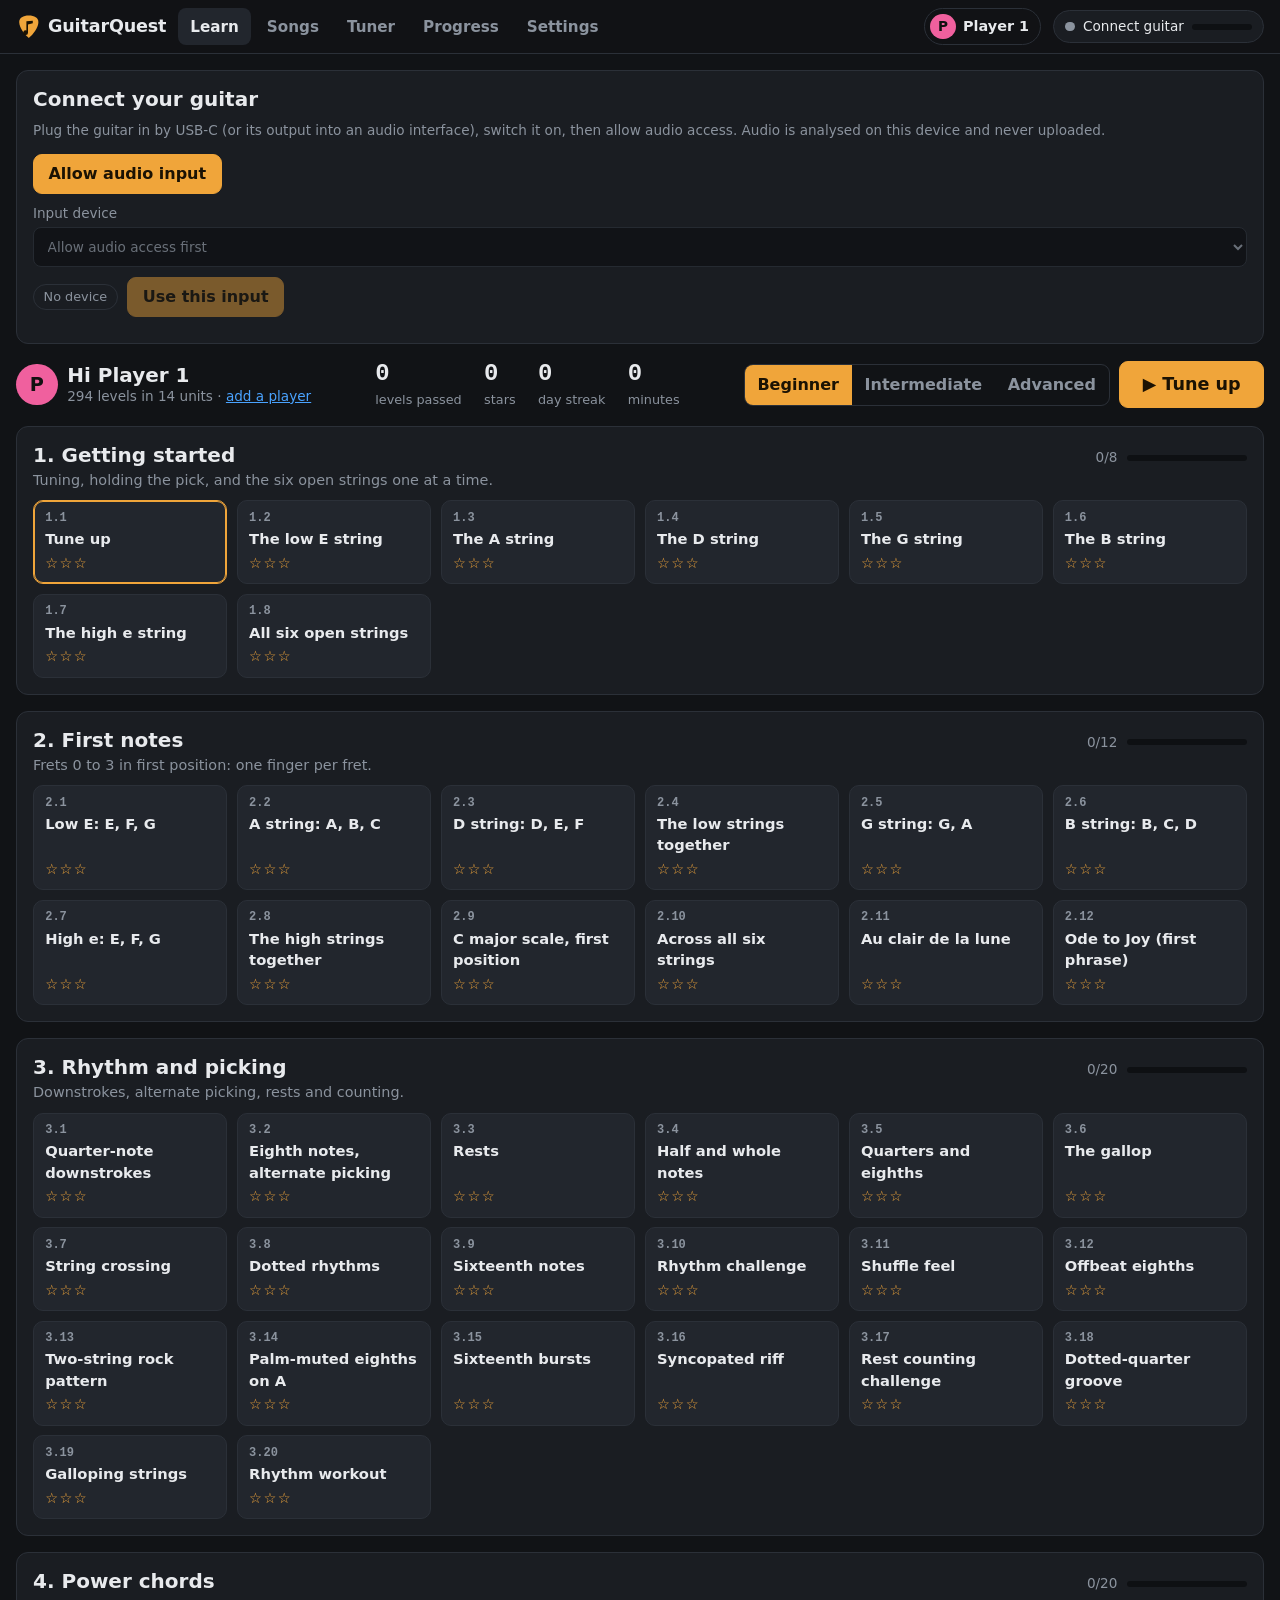
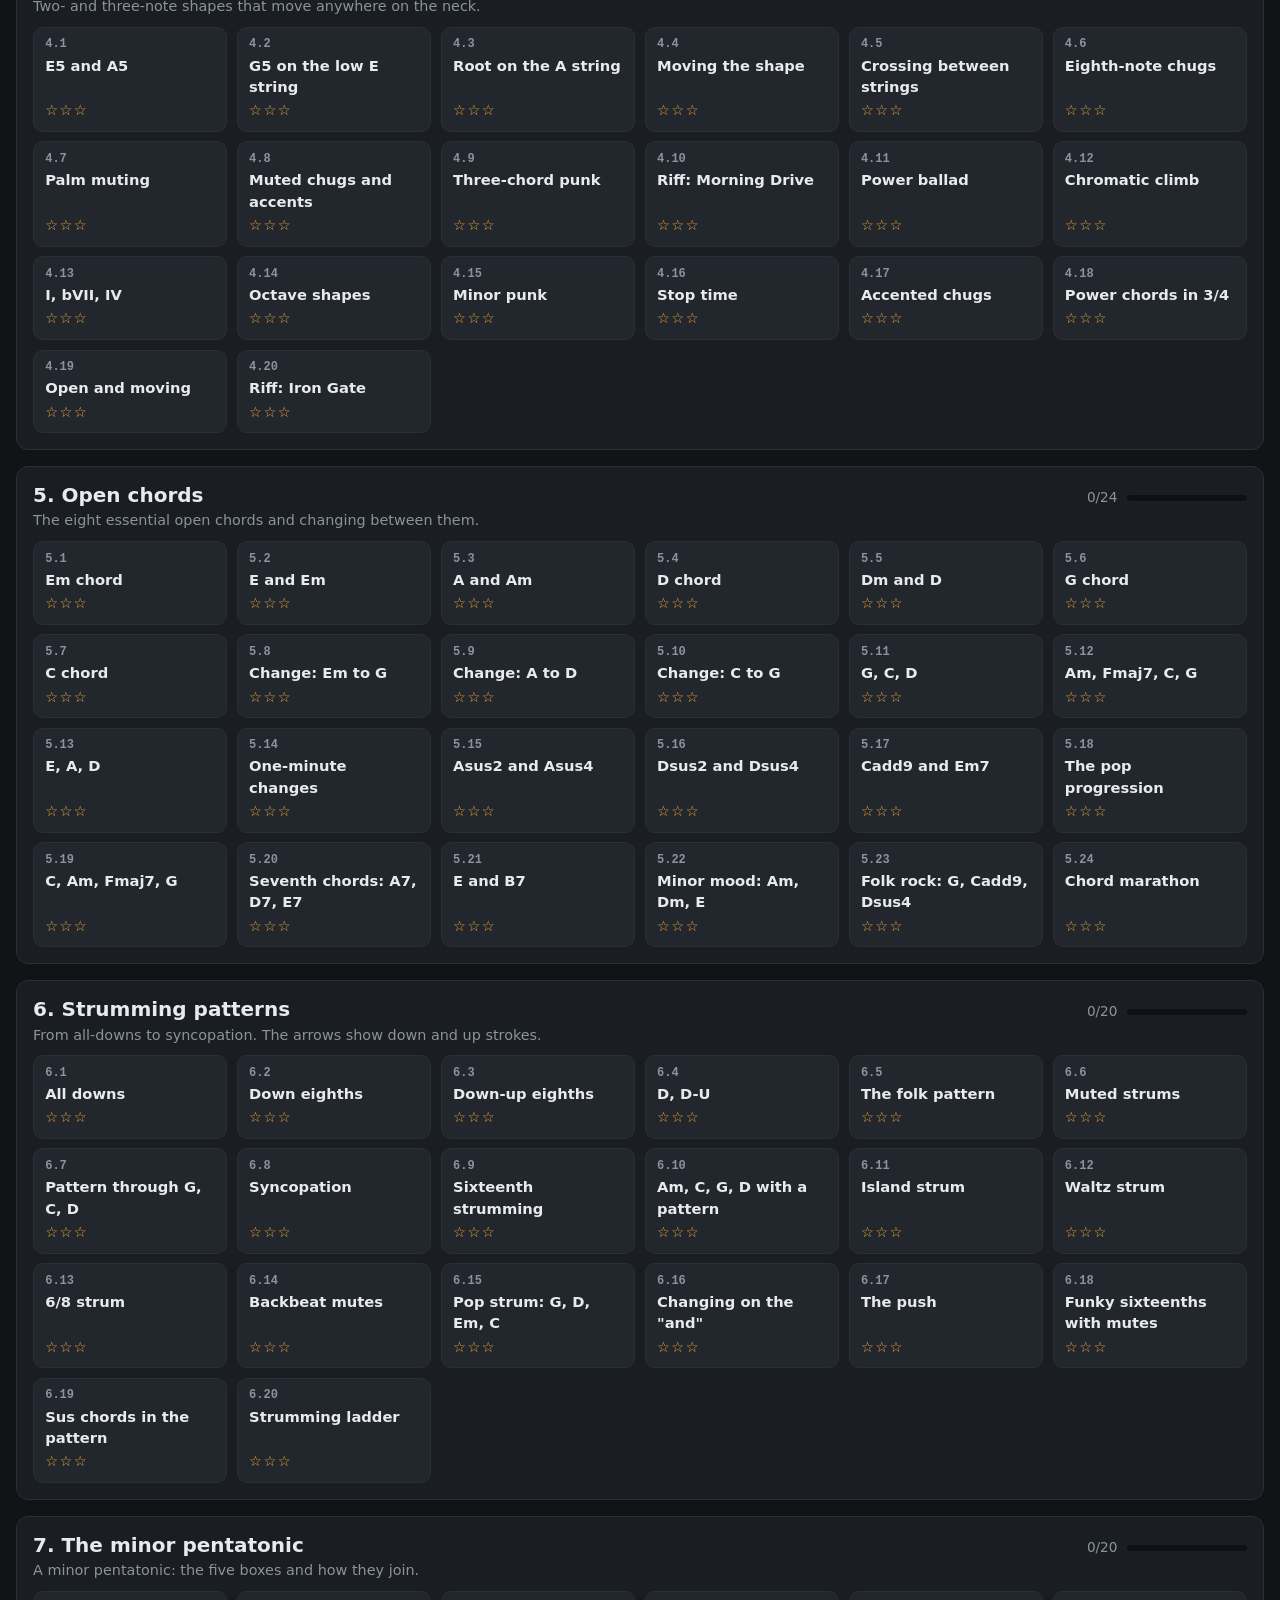
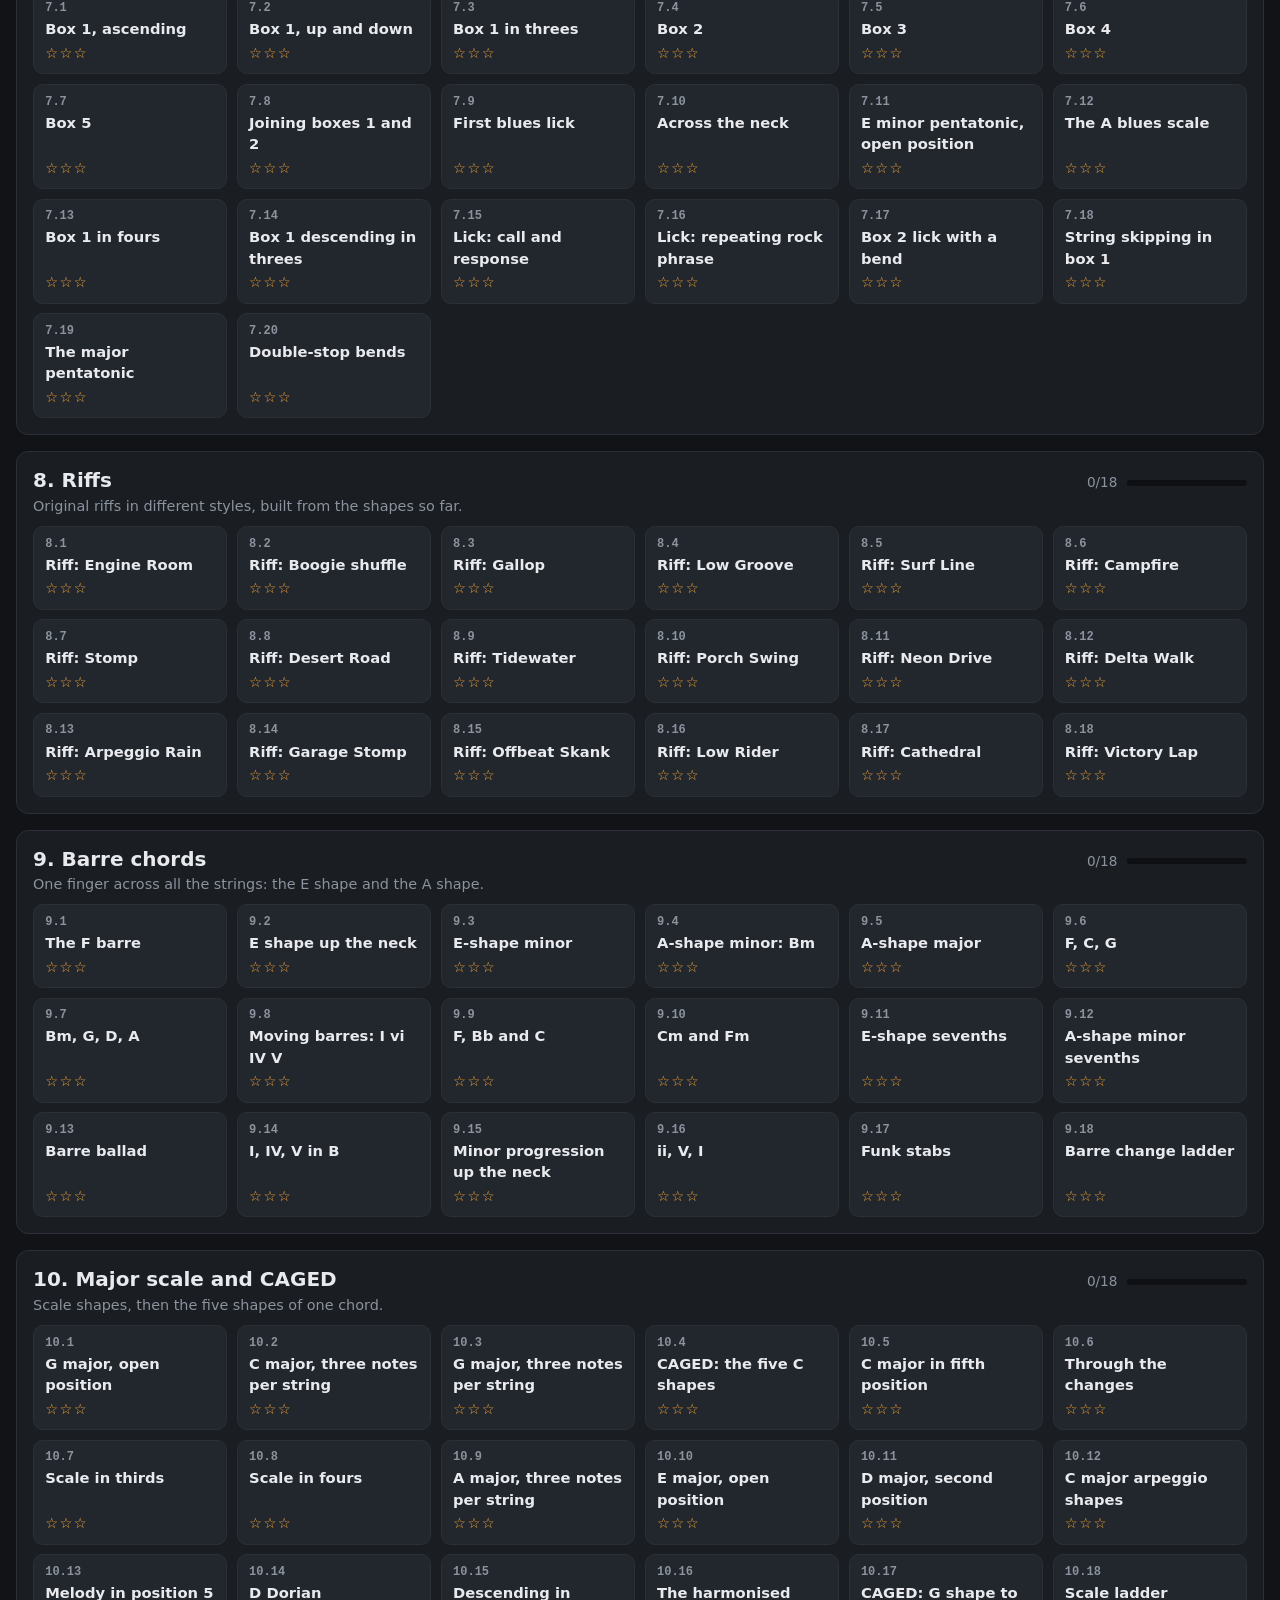
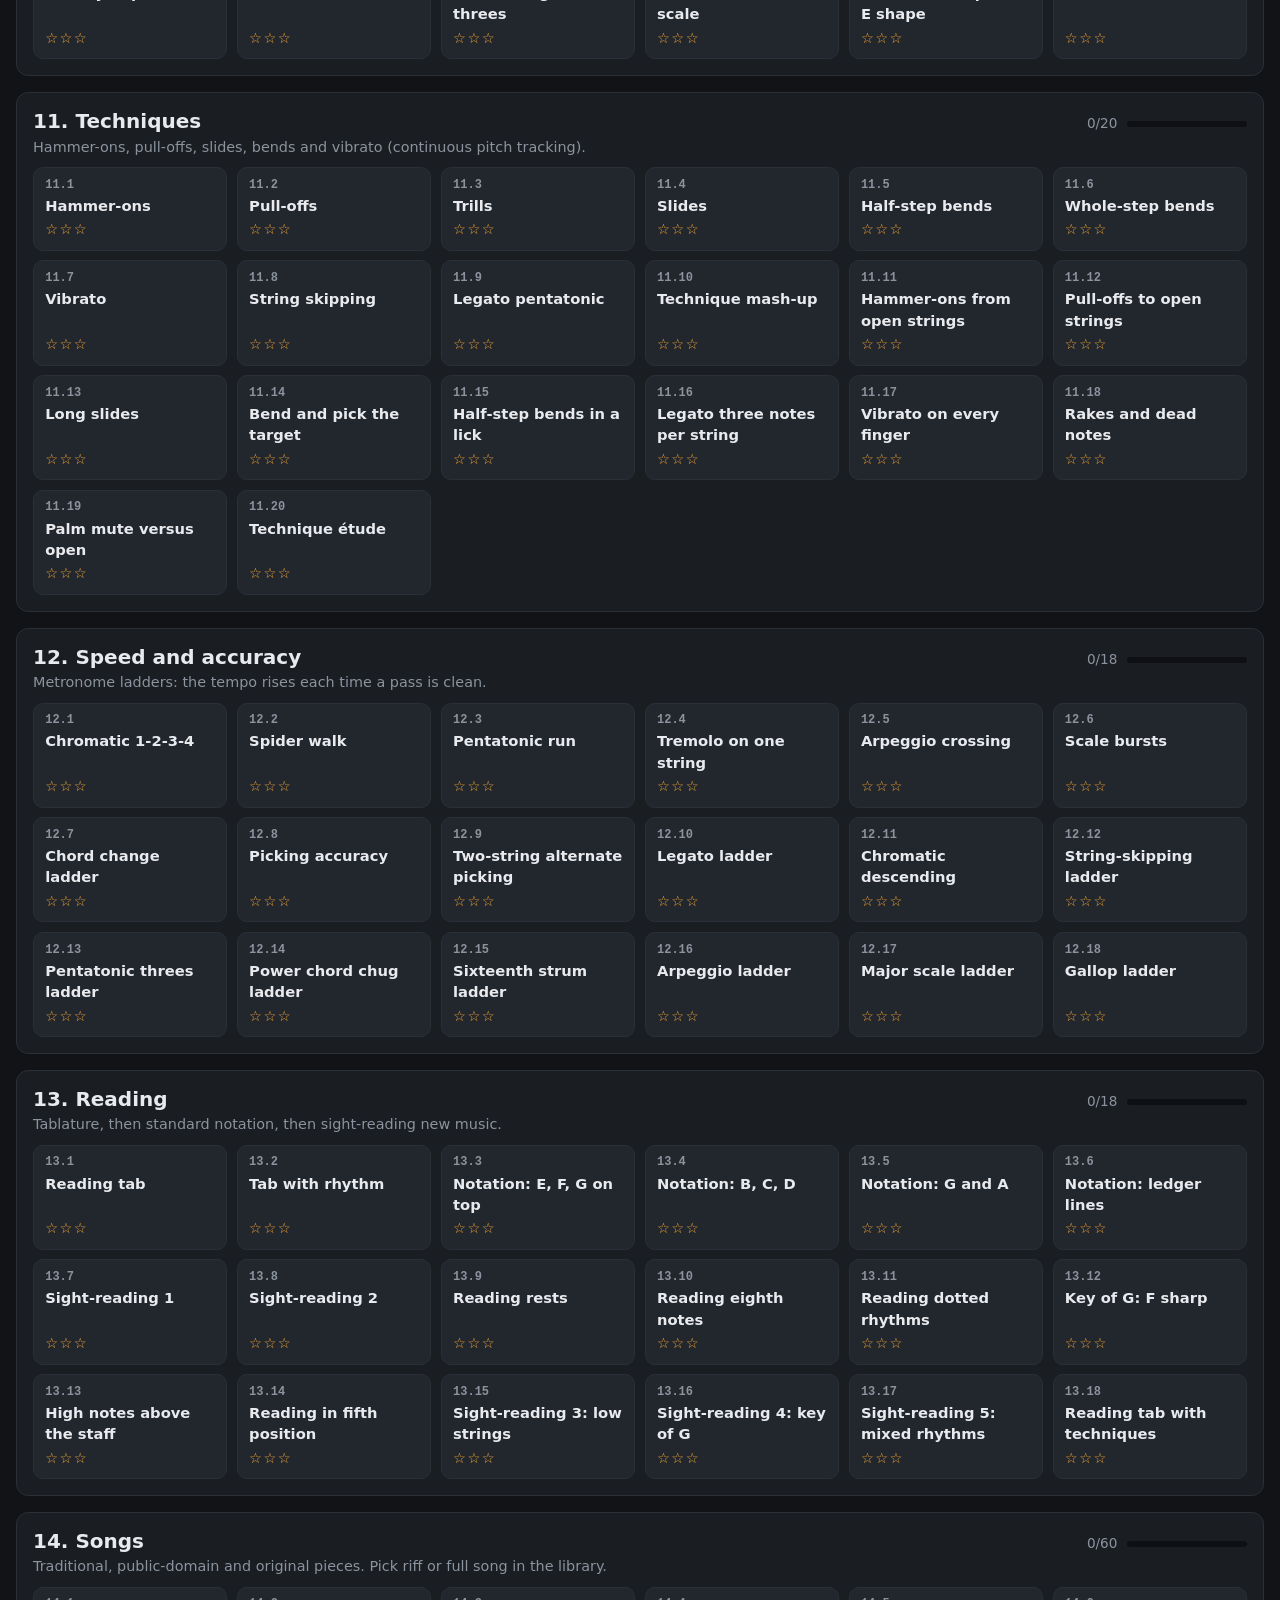
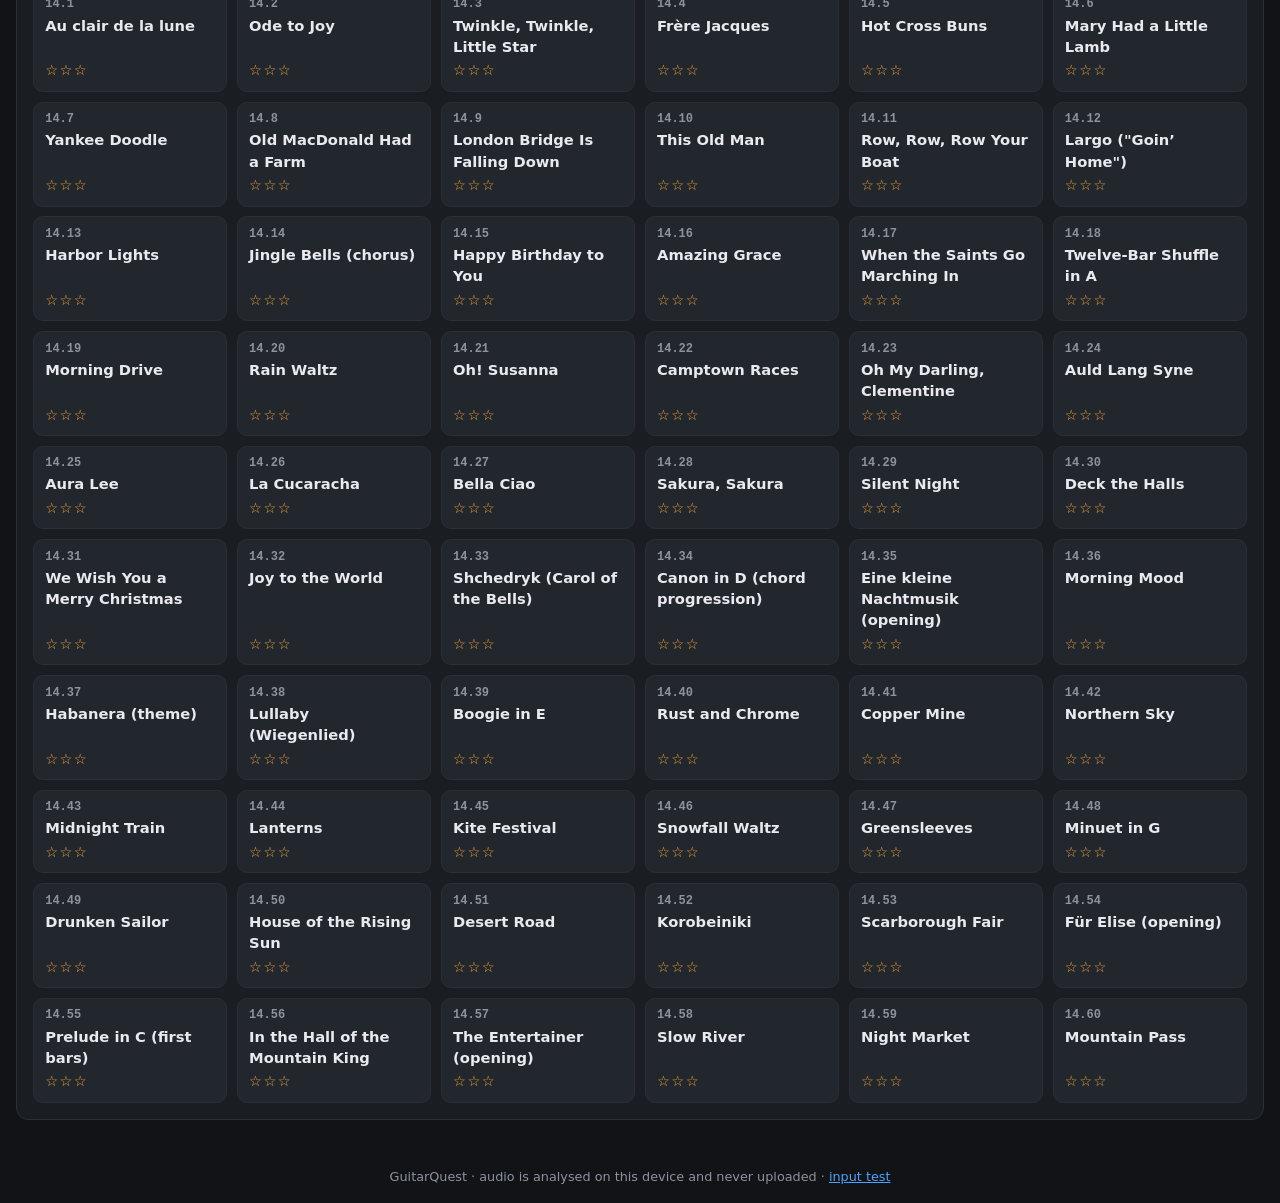
==== index.html @ dcfb52a0 "Add 110 new levels, 44 new songs and Listen previews - 10 new levels in each of units 3 to 13 (rhyth" ====
<!doctype html>
<html lang="en">
<head>
<meta charset="utf-8">
<meta name="viewport" content="width=device-width, initial-scale=1, viewport-fit=cover">
<title>GuitarQuest</title>
<meta name="description" content="Practice electric guitar with direct audio input: lessons, tuner, chords, songs and progress. Audio stays on your device.">
<meta name="theme-color" content="#111316">
<meta name="apple-mobile-web-app-capable" content="yes">
<meta name="apple-mobile-web-app-status-bar-style" content="black-translucent">
<link rel="manifest" href="manifest.webmanifest">
<link rel="icon" href="icons/icon.svg" type="image/svg+xml">
<link rel="apple-touch-icon" href="icons/icon-192.png">
<link rel="stylesheet" href="css/app.css">
</head>
<body>
<main></main>
<footer class="foot">GuitarQuest · audio is analysed on this device and never uploaded · <a href="phase0/index.html">input test</a></footer>
<script src="js/util.js"></script>
<script src="js/theory.js"></script>
<script src="js/chords.js"></script>
<script src="js/notation.js"></script>
<script src="js/store.js"></script>
<script src="js/worklet.js"></script>
<script src="js/audio.js"></script>
<script src="js/sound.js"></script>
<script src="js/render.js"></script>
<script src="js/scoring.js"></script>
<script src="js/tuner.js"></script>
<script src="js/lesson.js"></script>
<script src="js/controls.js"></script>
<script src="js/preview.js"></script>
<script src="js/songs.js"></script>
<script src="js/songs-extra.js"></script>
<script src="js/curriculum-extra.js"></script>
<script src="js/curriculum.js"></script>
<script src="js/ui.js"></script>
<script src="js/ui-profiles.js"></script>
<script src="js/ui-lesson.js"></script>
<script src="js/ui-settings.js"></script>
<script src="js/app.js"></script>
</body>
</html>
---- css/app.css ----
:root {
  --scale: 1;
  --bg: #111316;
  --panel: #1a1d22;
  --panel2: #22262d;
  --canvas: #0e1013;
  --line: #2b3038;
  --text: #e8eaed;
  --muted: #8b939e;
  --accent: #f0a53a;
  --accent-ink: #1b1203;
  --good: #3ecf8e;
  --warn: #f0c33a;
  --bad: #f05a4f;
  --info: #4aa3ff;
  --wood: #1d1712;
  --f0: #cfd6de; --f1: #4aa3ff; --f2: #3ecf8e; --f3: #f0c33a; --f4: #f0609e;
  --radius: 12px;
  --font: system-ui, -apple-system, "Segoe UI", Roboto, sans-serif;
  --mono: ui-monospace, "SF Mono", Menlo, Consolas, monospace;
  color-scheme: dark;
}
* { box-sizing: border-box; }
[hidden] { display: none !important; }
html { font-size: calc(16px * var(--scale)); -webkit-text-size-adjust: 100%; }
body { margin: 0; background: var(--bg); color: var(--text); font: 1rem/1.45 var(--font); min-height: 100vh; overscroll-behavior: none; }
button, select, input { font: inherit; color: inherit; }
a { color: var(--info); }
h1, h2, h3 { margin: 0; line-height: 1.2; }
h2 { font-size: 1.25rem; }
h3 { font-size: .8rem; text-transform: uppercase; letter-spacing: .07em; color: var(--muted); margin: 1.1rem 0 .5rem; }
.muted { color: var(--muted); }
.small { font-size: .85rem; }
.mono { font-family: var(--mono); }

/* ---------- top bar ---------- */
.topbar { position: sticky; top: 0; z-index: 20; display: flex; align-items: center; gap: .75rem; padding: .5rem 1rem; background: rgba(17,19,22,.94); backdrop-filter: blur(8px); border-bottom: 1px solid var(--line); flex-wrap: wrap; }
.brand { font-weight: 800; font-size: 1.1rem; letter-spacing: -.01em; display: flex; align-items: center; gap: .4rem; }
.brand svg { width: 1.6rem; height: 1.6rem; }
.nav { display: flex; gap: .25rem; flex-wrap: wrap; }
.nav a { color: var(--muted); text-decoration: none; padding: .45rem .75rem; border-radius: 8px; font-weight: 600; font-size: .95rem; }
.nav a.on { color: var(--text); background: var(--panel2); }
.inputchip { margin-left: auto; display: flex; align-items: center; gap: .5rem; padding: .35rem .7rem; border-radius: 999px; border: 1px solid var(--line); cursor: pointer; background: var(--panel); font-size: .85rem; max-width: 100%; }
.inputchip .dot { width: .6rem; height: .6rem; border-radius: 50%; background: var(--muted); flex: none; }
.inputchip.good .dot { background: var(--good); } .inputchip.warn .dot { background: var(--warn); } .inputchip.bad .dot { background: var(--bad); }
.inputchip .mini { width: 60px; height: 6px; background: var(--canvas); border-radius: 3px; overflow: hidden; flex: none; }
.inputchip .mini div { height: 100%; width: 0; background: var(--good); }
.inputchip .mini.clip div { background: var(--bad); }
.inputchip .label { white-space: nowrap; overflow: hidden; text-overflow: ellipsis; max-width: 14rem; }

main { padding: 1rem; max-width: 1400px; margin: 0 auto; }
.card { background: var(--panel); border: 1px solid var(--line); border-radius: var(--radius); padding: 1rem; min-width: 0; }
.grid2 { display: grid; grid-template-columns: repeat(2, minmax(0, 1fr)); gap: 1rem; }
.grid3 { display: grid; grid-template-columns: repeat(3, minmax(0, 1fr)); gap: 1rem; }
@media (max-width: 860px) { .grid2, .grid3 { grid-template-columns: 1fr; } }
.row { display: flex; gap: .6rem; align-items: center; flex-wrap: wrap; }
.row.spread { justify-content: space-between; }
.stack > * + * { margin-top: .6rem; }

/* ---------- controls ---------- */
.btn { border: 1px solid var(--line); background: var(--panel2); border-radius: 9px; padding: .55rem .9rem; cursor: pointer; font-weight: 600; line-height: 1.1; min-height: 2.5rem; display: inline-flex; align-items: center; gap: .4rem; }
.btn:hover { border-color: #3d444f; }
.btn.primary { background: var(--accent); border-color: var(--accent); color: var(--accent-ink); }
.btn.ghost { background: transparent; }
.btn.good { background: var(--good); border-color: var(--good); color: #062014; }
.btn.small { padding: .3rem .6rem; min-height: 2rem; font-size: .85rem; }
.btn.on { border-color: var(--accent); color: var(--accent); }
.btn:disabled { opacity: .45; cursor: not-allowed; }
.btn.big { font-size: 1.1rem; padding: .8rem 1.4rem; }
select, input[type=number], input[type=text] { background: var(--canvas); border: 1px solid var(--line); border-radius: 8px; padding: .45rem .6rem; min-height: 2.5rem; }
input[type=number] { width: 5rem; }
input[type=range] { accent-color: var(--accent); }
input[type=checkbox] { width: 1.15rem; height: 1.15rem; accent-color: var(--accent); }
label.field { display: flex; flex-direction: column; gap: .25rem; font-size: .85rem; color: var(--muted); }
label.inline { display: inline-flex; align-items: center; gap: .45rem; font-size: .9rem; }
.seg { display: inline-flex; border: 1px solid var(--line); border-radius: 9px; overflow: hidden; }
.seg button { border: 0; background: transparent; padding: .5rem .8rem; cursor: pointer; font-weight: 600; color: var(--muted); min-height: 2.5rem; }
.seg button.on { background: var(--accent); color: var(--accent-ink); }
.badge { display: inline-block; padding: .15rem .6rem; border-radius: 999px; font-size: .8rem; border: 1px solid var(--line); color: var(--muted); white-space: nowrap; }
.badge.good { color: var(--good); border-color: var(--good); } .badge.warn { color: var(--warn); border-color: var(--warn); } .badge.bad { color: var(--bad); border-color: var(--bad); } .badge.info { color: var(--info); border-color: var(--info); }

.banner { display: flex; gap: .75rem; align-items: center; flex-wrap: wrap; padding: .7rem .9rem; border-radius: var(--radius); border: 1px solid var(--line); background: var(--panel2); margin-bottom: .8rem; }
.banner.bad { border-color: var(--bad); background: #3a1b19; }
.banner.warn { border-color: var(--warn); background: #2e2a17; }
.banner.info { border-color: var(--info); background: #16263a; }
.banner .grow { flex: 1; min-width: 12rem; }
.toast { position: fixed; left: 50%; bottom: 1.2rem; transform: translateX(-50%); background: var(--panel2); border: 1px solid var(--line); padding: .6rem 1rem; border-radius: 10px; z-index: 50; max-width: calc(100% - 2rem); box-shadow: 0 8px 30px rgba(0,0,0,.4); }

/* ---------- learn ---------- */
.hero { display: flex; gap: 1rem; align-items: center; justify-content: space-between; flex-wrap: wrap; margin-bottom: 1rem; }
.stats { display: flex; gap: 1.4rem; flex-wrap: wrap; }
.stat b { display: block; font: 700 1.5rem var(--mono); }
.stat span { font-size: .8rem; color: var(--muted); }
.unit { margin-bottom: 1rem; }
.unit-head { display: flex; gap: .8rem; align-items: baseline; justify-content: space-between; flex-wrap: wrap; margin-bottom: .6rem; }
.unit-head p { margin: .2rem 0 0; color: var(--muted); font-size: .9rem; }
.progressbar { height: 6px; background: var(--canvas); border-radius: 3px; overflow: hidden; min-width: 120px; }
.progressbar div { height: 100%; background: var(--good); }
.levels { display: grid; grid-template-columns: repeat(auto-fill, minmax(11rem, 1fr)); gap: .6rem; }
.lvl { text-align: left; background: var(--panel2); border: 1px solid var(--line); border-radius: 10px; padding: .6rem .7rem; cursor: pointer; display: flex; flex-direction: column; gap: .2rem; min-height: 4.6rem; }
.lvl:hover { border-color: var(--accent); }
.lvl .num { font: 600 .75rem var(--mono); color: var(--muted); }
.lvl .t { font-weight: 600; font-size: .92rem; }
.lvl .stars { color: var(--accent); letter-spacing: .1em; font-size: .9rem; margin-top: auto; }
.lvl .practised { margin-top: auto; font-size: .8rem; color: var(--info); }
.lvl.next { border-color: var(--accent); box-shadow: 0 0 0 1px var(--accent) inset; }
.lvl.passed .num { color: var(--good); }

/* ---------- lesson ---------- */
.lesson-head { display: flex; gap: 1rem; justify-content: space-between; align-items: flex-start; flex-wrap: wrap; margin-bottom: .6rem; }
.lesson-head p { margin: .3rem 0 0; color: var(--muted); max-width: 60rem; }
.toolbar { display: flex; gap: .5rem; align-items: center; flex-wrap: wrap; margin-bottom: .8rem; }
.toolbar .sep { width: 1px; height: 1.8rem; background: var(--line); margin: 0 .2rem; }
.tempo { font: 700 1rem var(--mono); min-width: 5.5rem; text-align: center; }
.stage { display: grid; grid-template-columns: minmax(200px, 22%) minmax(0, 1fr); gap: .8rem; }
.stage.nohw { grid-template-columns: minmax(0, 1fr); }
@media (max-width: 760px) { .stage { grid-template-columns: 1fr; } }
.hwcol canvas { width: 100%; height: calc(26rem * var(--scale)); display: block; background: var(--canvas); border: 1px solid var(--line); border-radius: 10px; }
.maincol { display: flex; flex-direction: column; gap: .8rem; min-width: 0; }
.feedrow { display: grid; grid-template-columns: minmax(0, 1fr) auto; gap: .8rem; }
.feedback { display: grid; grid-template-columns: auto minmax(0, 1fr); gap: 1rem; align-items: center; }
.heard { font: 800 calc(4.2rem) / 1 var(--font); min-width: 6.5rem; text-align: center; }
.heard sub { font-size: 1.6rem; color: var(--muted); vertical-align: baseline; }
.heard.dim { color: var(--muted); opacity: .5; }
.meters > * + * { margin-top: .5rem; }
.meter-row { display: grid; grid-template-columns: 5rem minmax(0, 1fr) 4.5rem; gap: .6rem; align-items: center; font-size: .85rem; }
.meter-row .v { font-family: var(--mono); text-align: right; }
.cmeter { position: relative; height: 14px; background: var(--canvas); border-radius: 7px; }
.cmeter .zone { position: absolute; left: 40%; width: 20%; top: 0; bottom: 0; background: rgba(62,207,142,.18); border-radius: 3px; }
.cmeter .mid { position: absolute; left: 50%; top: -3px; bottom: -3px; width: 2px; background: var(--line); }
.cmeter .needle { position: absolute; top: -3px; bottom: -3px; width: 5px; margin-left: -2.5px; border-radius: 3px; background: var(--muted); left: 50%; transition: left 70ms linear; }
.msg { min-height: 1.5em; font-weight: 600; }
.msg.good { color: var(--good); } .msg.bad { color: var(--bad); } .msg.warn { color: var(--warn); } .msg.info { color: var(--info); }
.chordcard { display: flex; flex-direction: column; align-items: center; justify-content: center; min-width: 11rem; }
.chordcard .soon { font-size: .75rem; color: var(--muted); text-transform: uppercase; letter-spacing: .08em; }
.chordbox { width: calc(10rem); height: auto; }
.chordbox .cb-name { fill: var(--text); font: 800 20px var(--font); }
.chordbox .cb-line { stroke: #6d737c; stroke-width: 1.4; }
.chordbox .cb-nut { fill: var(--text); }
.chordbox .cb-base { fill: var(--muted); font: 600 11px var(--font); }
.chordbox .cb-mark { fill: var(--muted); font: 700 14px var(--font); }
.chordbox .cb-open { fill: none; stroke: var(--text); stroke-width: 1.6; }
.chordbox .cb-barre { fill: var(--f1); opacity: .8; }
.chordbox .cb-finger { fill: #111; font: 800 11px var(--font); }
.strip canvas { width: 100%; display: block; background: var(--canvas); border: 1px solid var(--line); border-radius: 10px; }
.strip.tab canvas { height: calc(10.5rem * var(--scale)); }
.strip.staff canvas { height: calc(8.5rem * var(--scale)); }
.fb canvas { width: 100%; height: calc(13rem * var(--scale)); display: block; border-radius: 10px; background: var(--canvas); border: 1px solid var(--line); }
.overlay { position: fixed; inset: 0; background: rgba(8,9,11,.72); display: flex; align-items: center; justify-content: center; z-index: 40; padding: 1rem; }
.result { max-width: 32rem; width: 100%; text-align: center; }
.result .big { font: 800 4rem var(--mono); }
.result .stars { font-size: 2.4rem; color: var(--accent); letter-spacing: .15em; }
.result .grid3 { text-align: center; margin: 1rem 0; }
.loopbar { display: flex; gap: .5rem; align-items: center; flex-wrap: wrap; }

/* ---------- tuner ---------- */
.tuner { text-align: center; }
.tuner .note { font: 800 7rem/1 var(--font); }
.tuner .note sub { font-size: 2.4rem; color: var(--muted); }
.tuner .cents { font: 600 1.3rem var(--mono); color: var(--muted); margin: .4rem 0 1rem; }
.tuner .cmeter { height: 24px; max-width: 40rem; margin: 0 auto; }
.tstrings { display: flex; gap: .6rem; justify-content: center; flex-wrap: wrap; margin-top: 1.4rem; }
.tstring { border: 1px solid var(--line); border-radius: 12px; padding: .6rem .9rem; min-width: 5.5rem; background: var(--panel2); cursor: pointer; }
.tstring b { display: block; font-size: 1.5rem; }
.tstring.active { border-color: var(--accent); }
.tstring.ok { border-color: var(--good); color: var(--good); }

/* ---------- songs / progress / settings ---------- */
.songs { display: grid; grid-template-columns: repeat(auto-fill, minmax(17rem, 1fr)); gap: .8rem; }
.song h4 { margin: 0 0 .3rem; font-size: 1.05rem; }
.song .origin { font-size: .8rem; color: var(--muted); min-height: 2.4em; }
.list { list-style: none; margin: 0; padding: 0; }
.list li { display: flex; justify-content: space-between; gap: 1rem; padding: .35rem 0; border-bottom: 1px dashed var(--line); font-size: .9rem; }
.list li span:last-child { font-family: var(--mono); color: var(--muted); }
canvas.chart { width: 100%; height: 12rem; display: block; background: var(--canvas); border: 1px solid var(--line); border-radius: 10px; }
.levelmeter { position: relative; height: 22px; border-radius: 6px; border: 1px solid var(--line); background: linear-gradient(90deg, var(--good) 0%, var(--good) 70%, var(--warn) 85%, var(--bad) 100%); }
.levelmeter .mask { position: absolute; top: 0; bottom: 0; right: 0; width: 100%; background: var(--canvas); border-radius: 0 5px 5px 0; }
.levelmeter .gate { position: absolute; top: -4px; bottom: -4px; width: 2px; background: var(--accent); }
.keys td { padding: .3rem .5rem .3rem 0; }
kbd { font: .8rem var(--mono); border: 1px solid var(--line); border-bottom-width: 2px; border-radius: 5px; padding: .1rem .4rem; background: var(--panel2); }
.foot { color: var(--muted); font-size: .8rem; padding: 1rem; text-align: center; }

/* ---------- profiles ---------- */
.avatar { width: 1.6rem; height: 1.6rem; border-radius: 50%; display: inline-flex; align-items: center; justify-content: center; font-weight: 800; font-size: .85rem; color: #111; flex: none; }
.avatar.big { width: 2.6rem; height: 2.6rem; font-size: 1.2rem; }
.profilechip { display: flex; align-items: center; gap: .45rem; padding: .3rem .7rem .3rem .35rem; border-radius: 999px; border: 1px solid var(--line); color: var(--text); text-decoration: none; font-weight: 600; font-size: .9rem; margin-left: auto; max-width: 12rem; }
.profilechip .label { white-space: nowrap; overflow: hidden; text-overflow: ellipsis; }
.profilechip.on, .profilechip:hover { border-color: var(--accent); }
.profilechip + .inputchip { margin-left: 0; }
.profiles { display: grid; grid-template-columns: repeat(auto-fill, minmax(18rem, 1fr)); gap: 1rem; }
.profile { display: flex; flex-direction: column; gap: .8rem; }
.profile.active { border-color: var(--good); }
.profile .pname { margin: 0; font-size: 1.15rem; text-transform: none; letter-spacing: 0; color: var(--text); white-space: nowrap; overflow: hidden; text-overflow: ellipsis; }
.pstats { display: grid; grid-template-columns: repeat(4, minmax(0, 1fr)); gap: .5rem; }
.pstats .stat b { font-size: 1.15rem; }
.profile.add { border-style: dashed; }
.profile.add input { width: 100%; }
.swatch { width: 1.7rem; height: 1.7rem; border-radius: 50%; border: 2px solid transparent; cursor: pointer; padding: 0; }
.swatch.on { border-color: var(--text); }
.btn.danger { border-color: var(--bad); color: var(--bad); }
@media (max-width: 600px) { .profilechip { margin-left: 0; } }
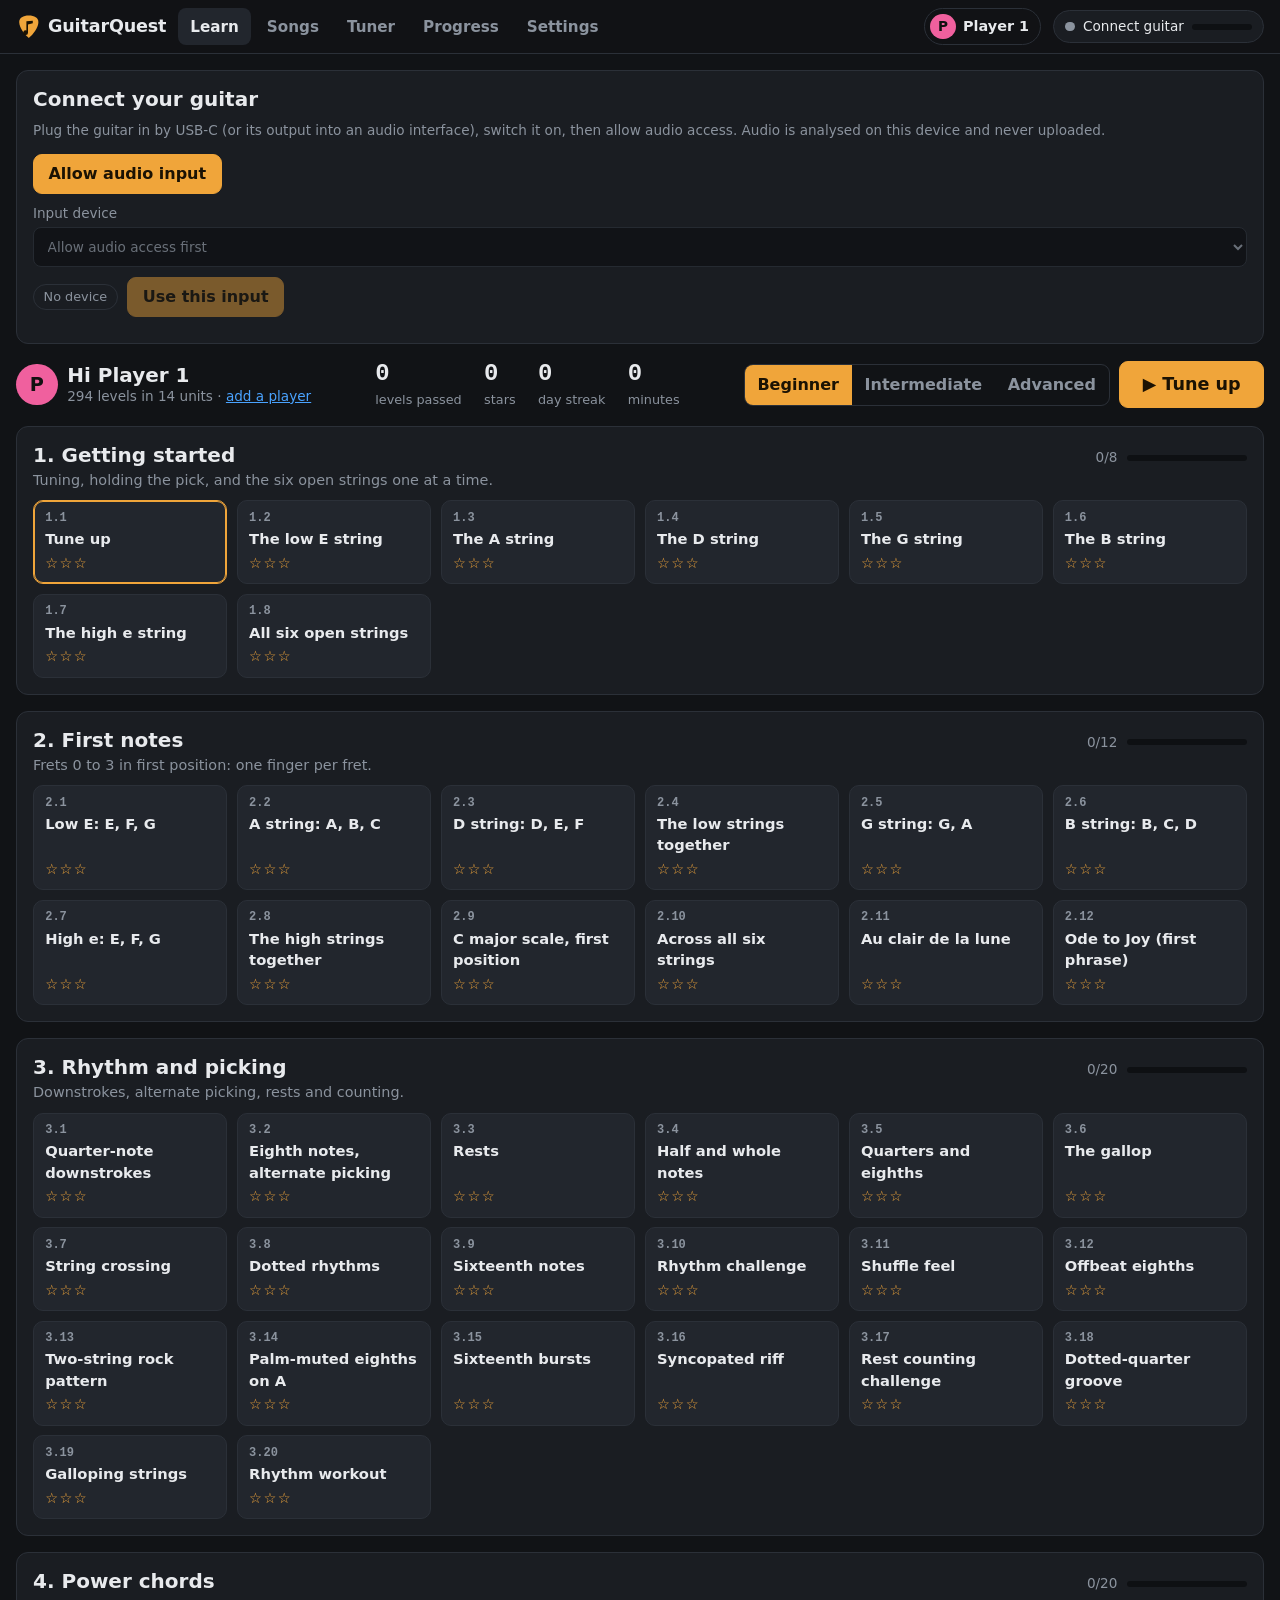
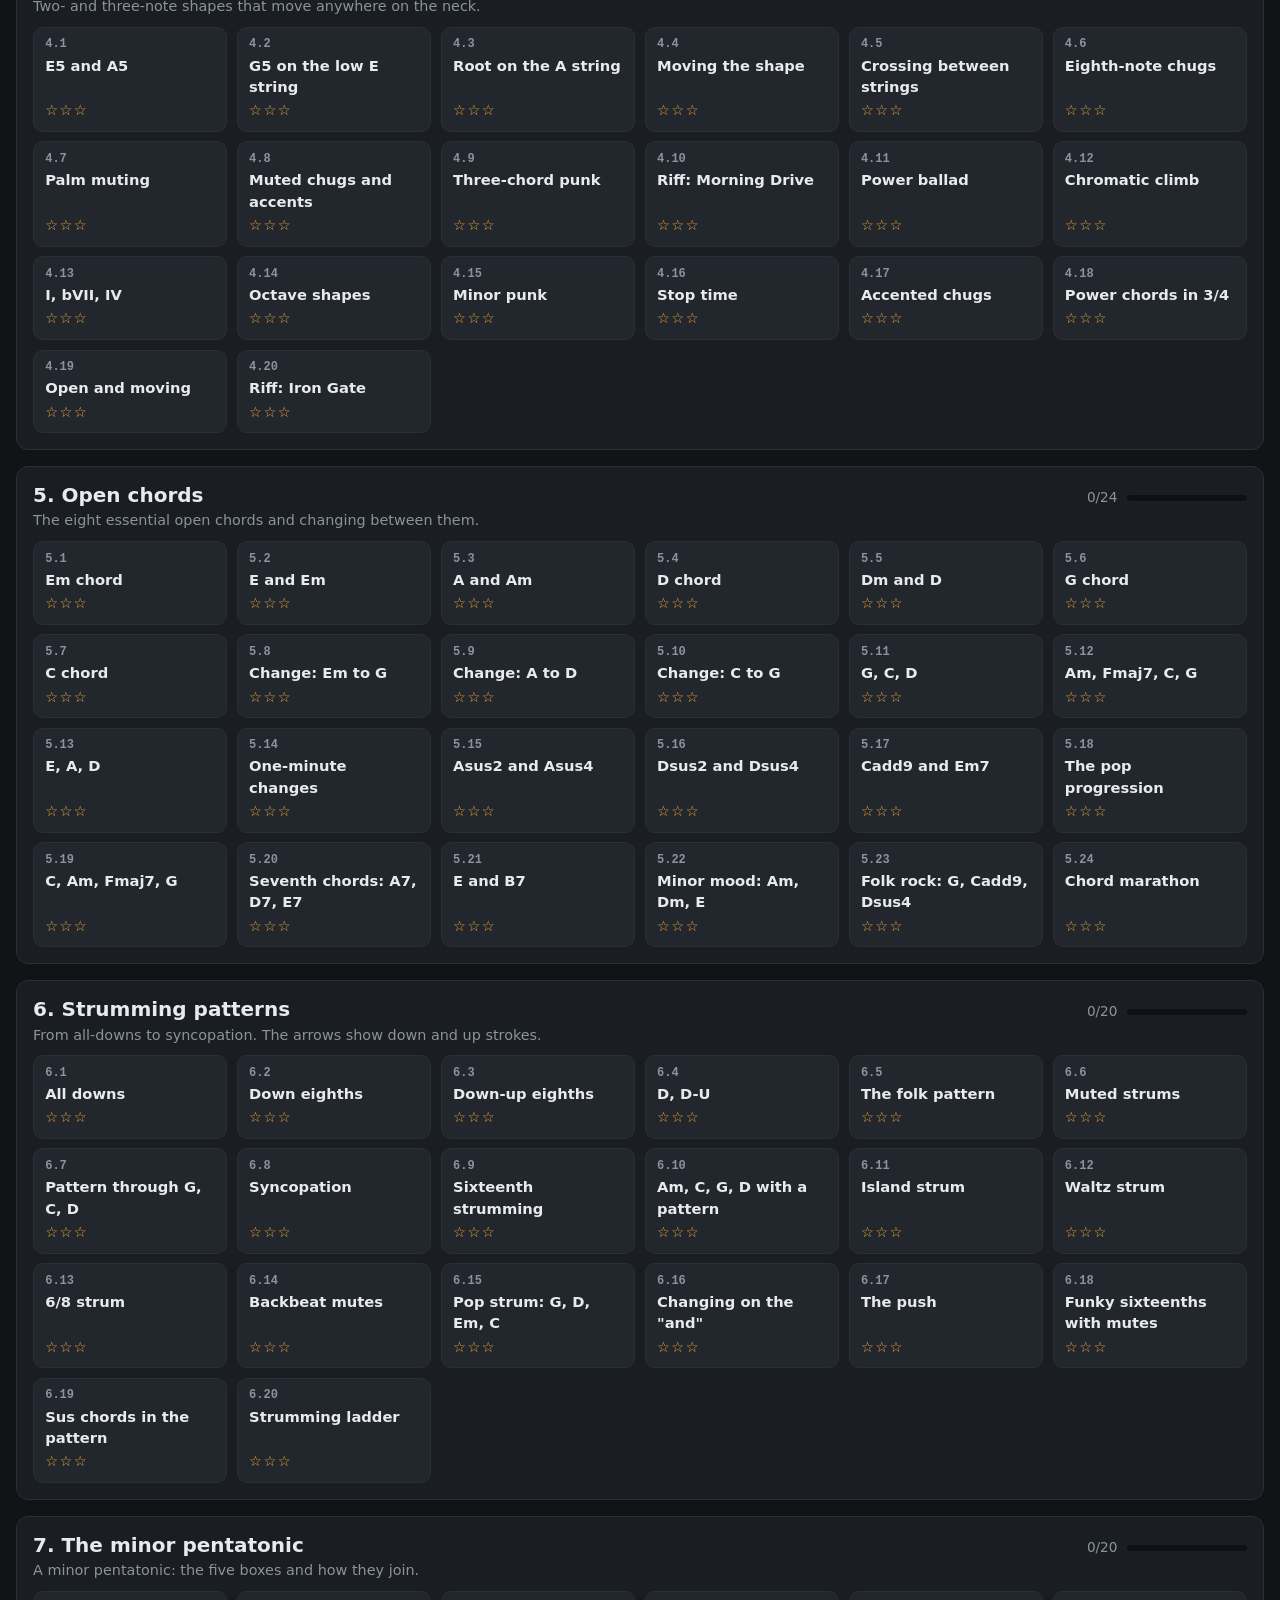
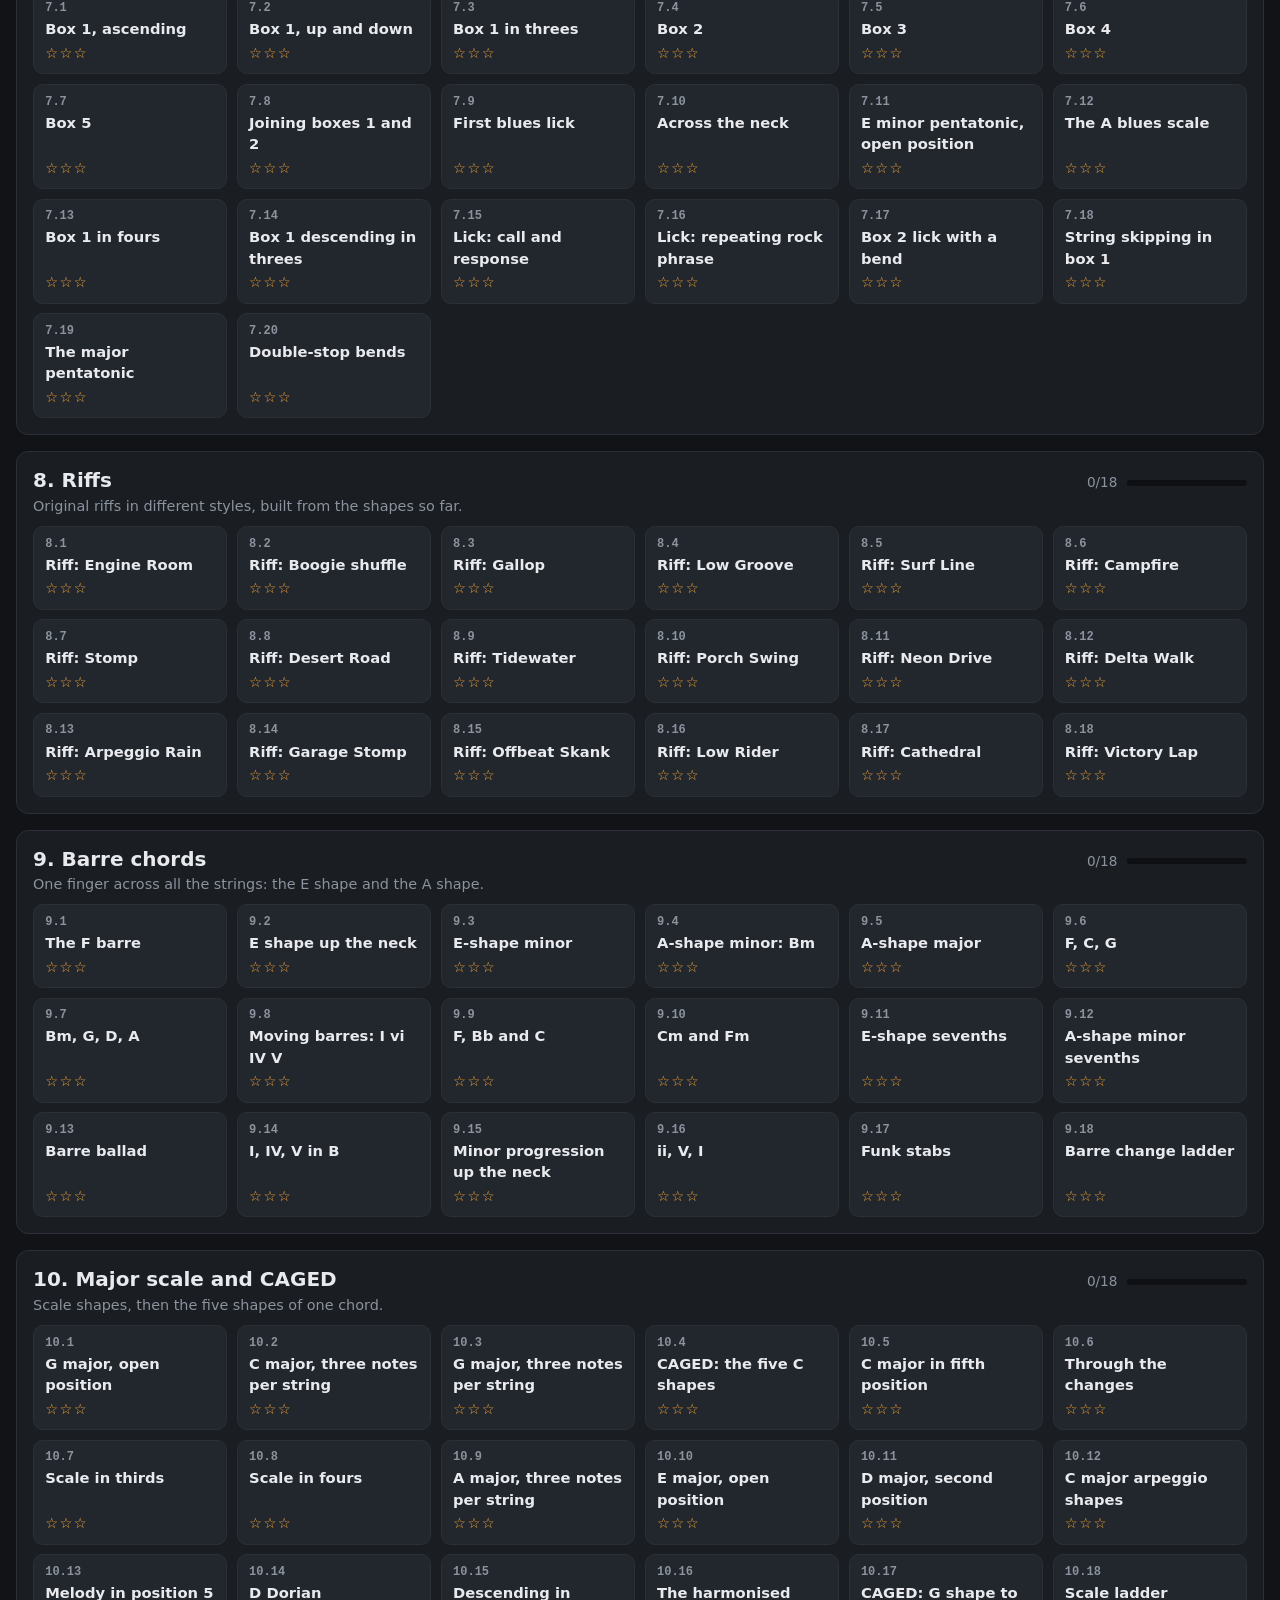
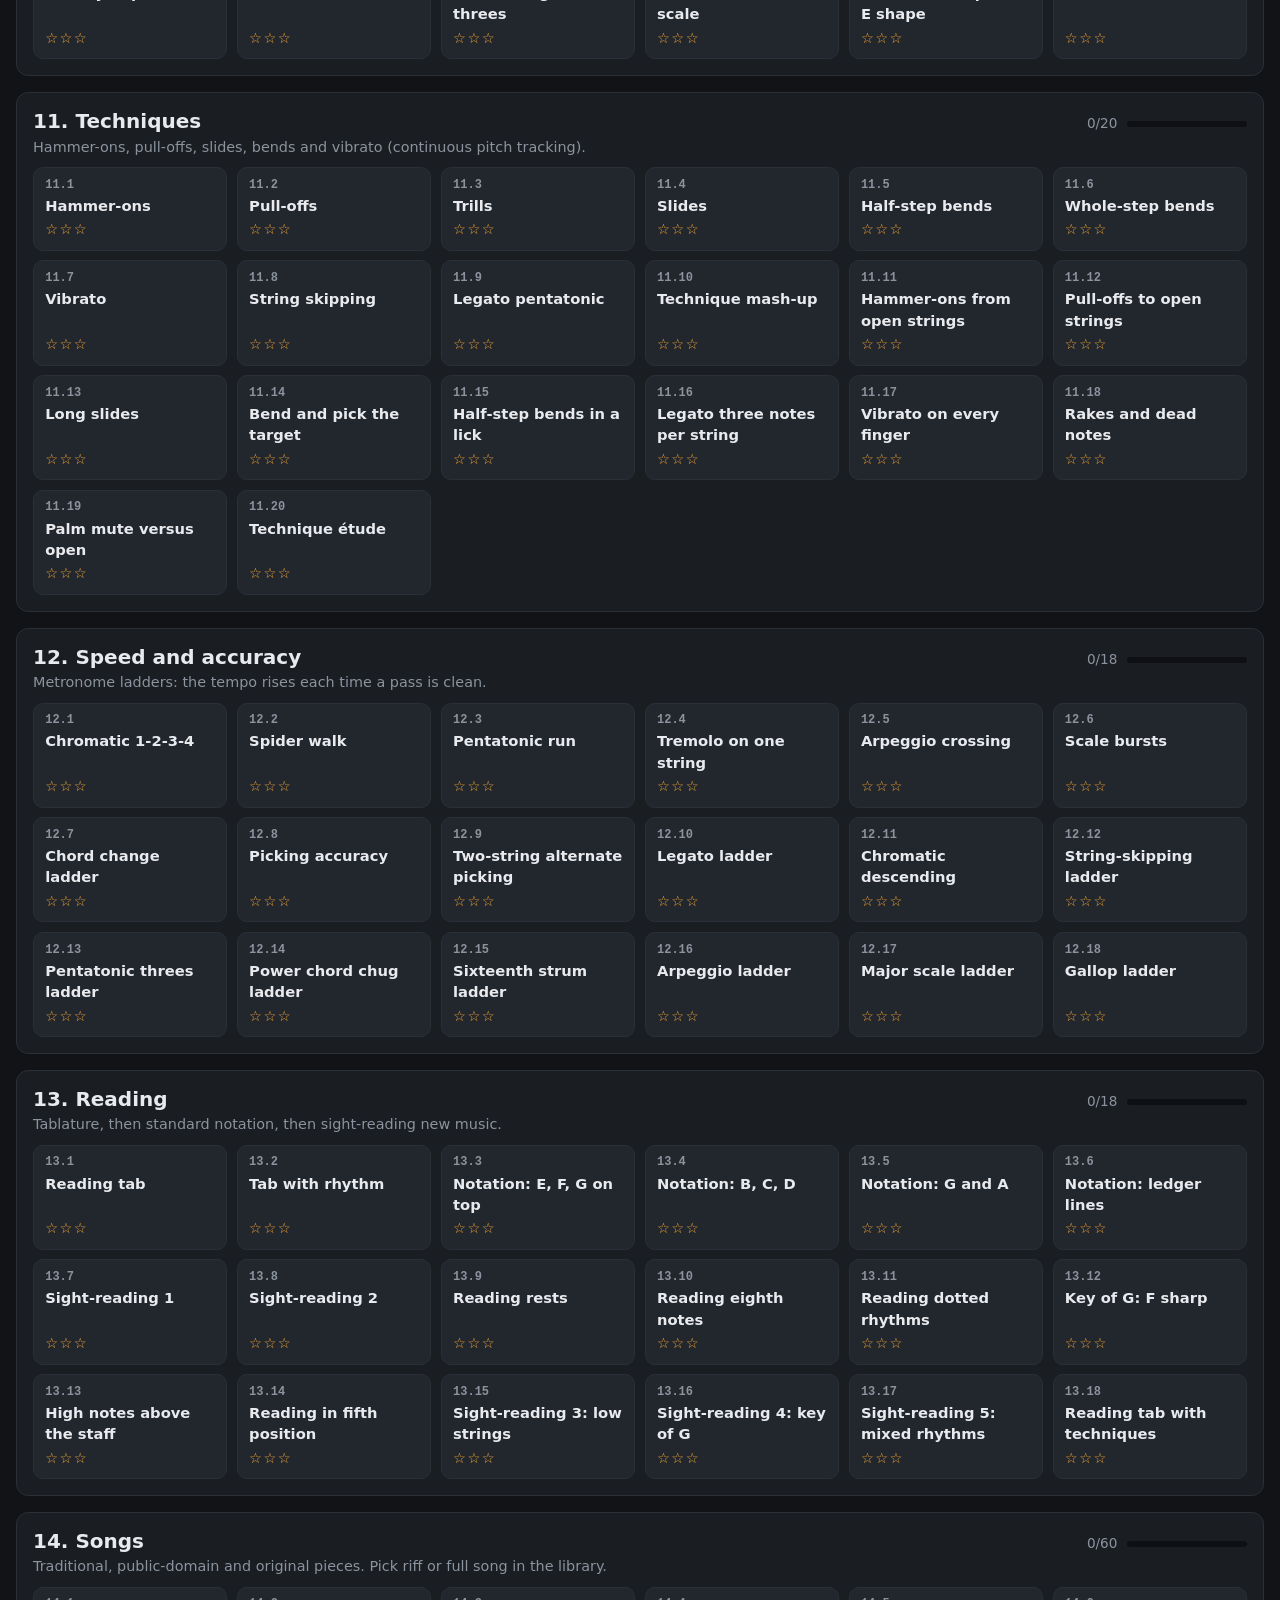
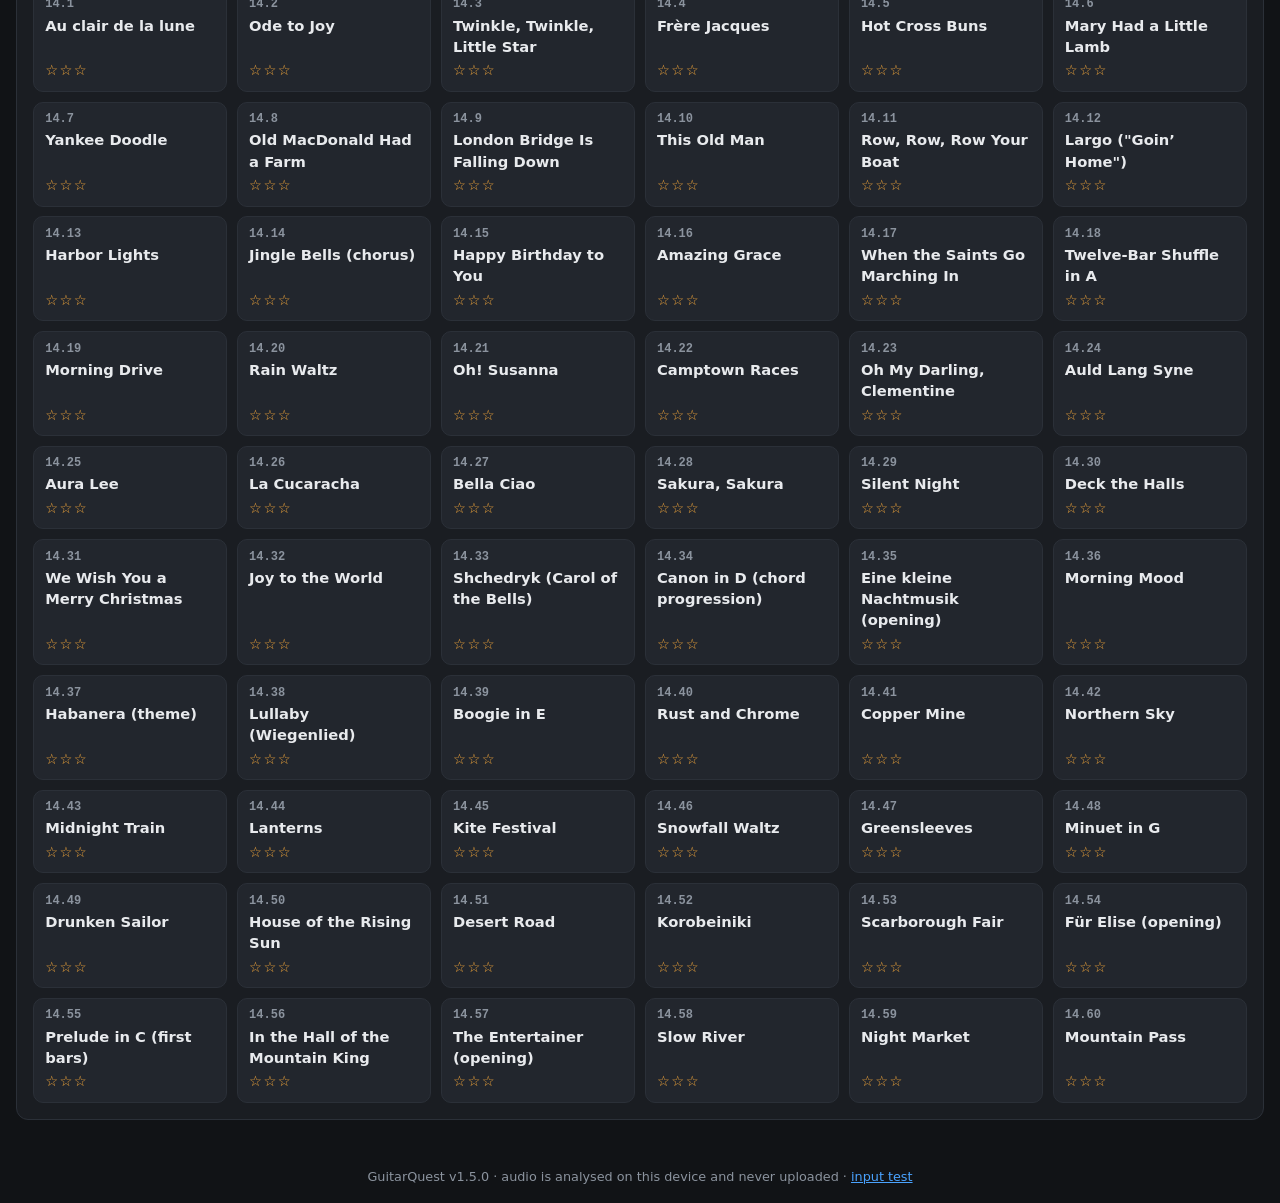
==== commit fbece5a8: "Show the version number in Settings (v1.5.0) - js/version.js holds the version, release date and rel" ====
--- a/index.html
+++ b/index.html
@@ -15,7 +15,8 @@
 </head>
 <body>
 <main></main>
-<footer class="foot">GuitarQuest · audio is analysed on this device and never uploaded · <a href="phase0/index.html">input test</a></footer>
+<footer class="foot">GuitarQuest <span id="foot-version"></span> · audio is analysed on this device and never uploaded · <a href="phase0/index.html">input test</a></footer>
+<script src="js/version.js"></script>
 <script src="js/util.js"></script>
 <script src="js/theory.js"></script>
 <script src="js/chords.js"></script>
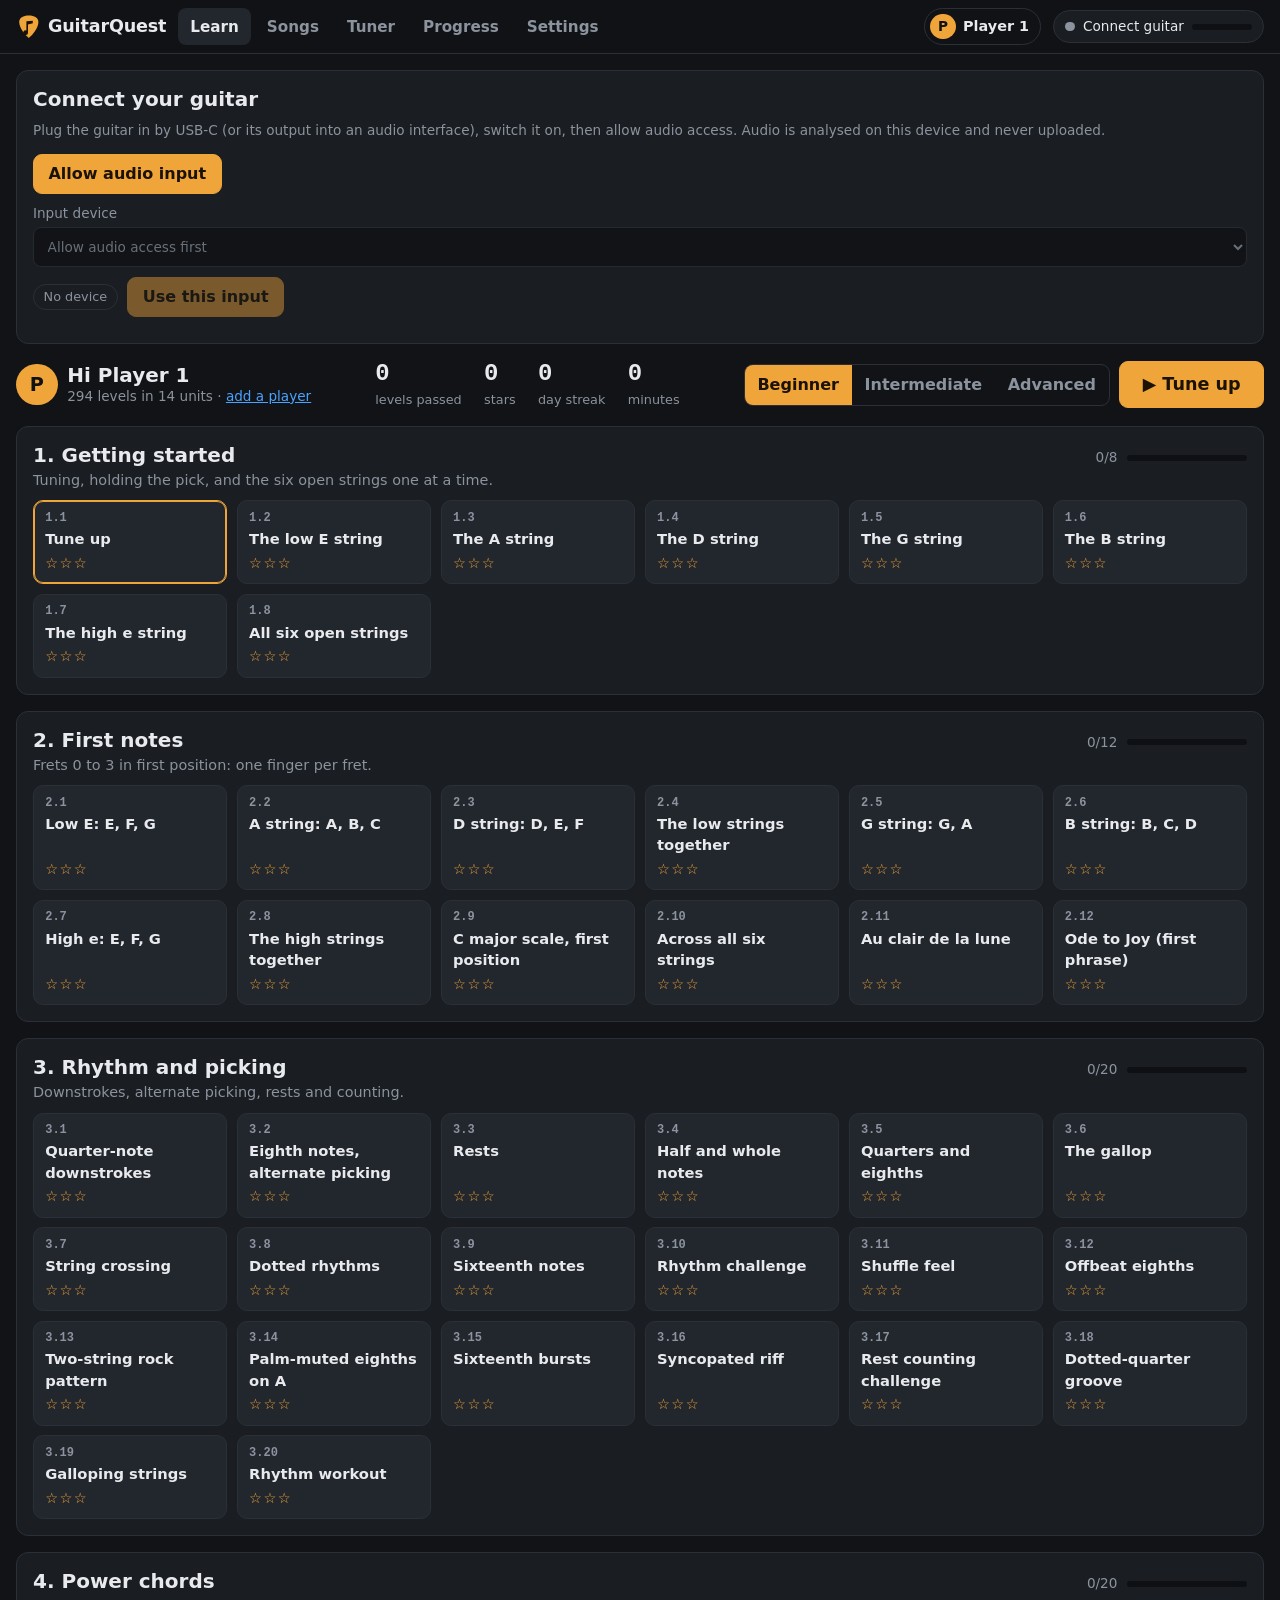
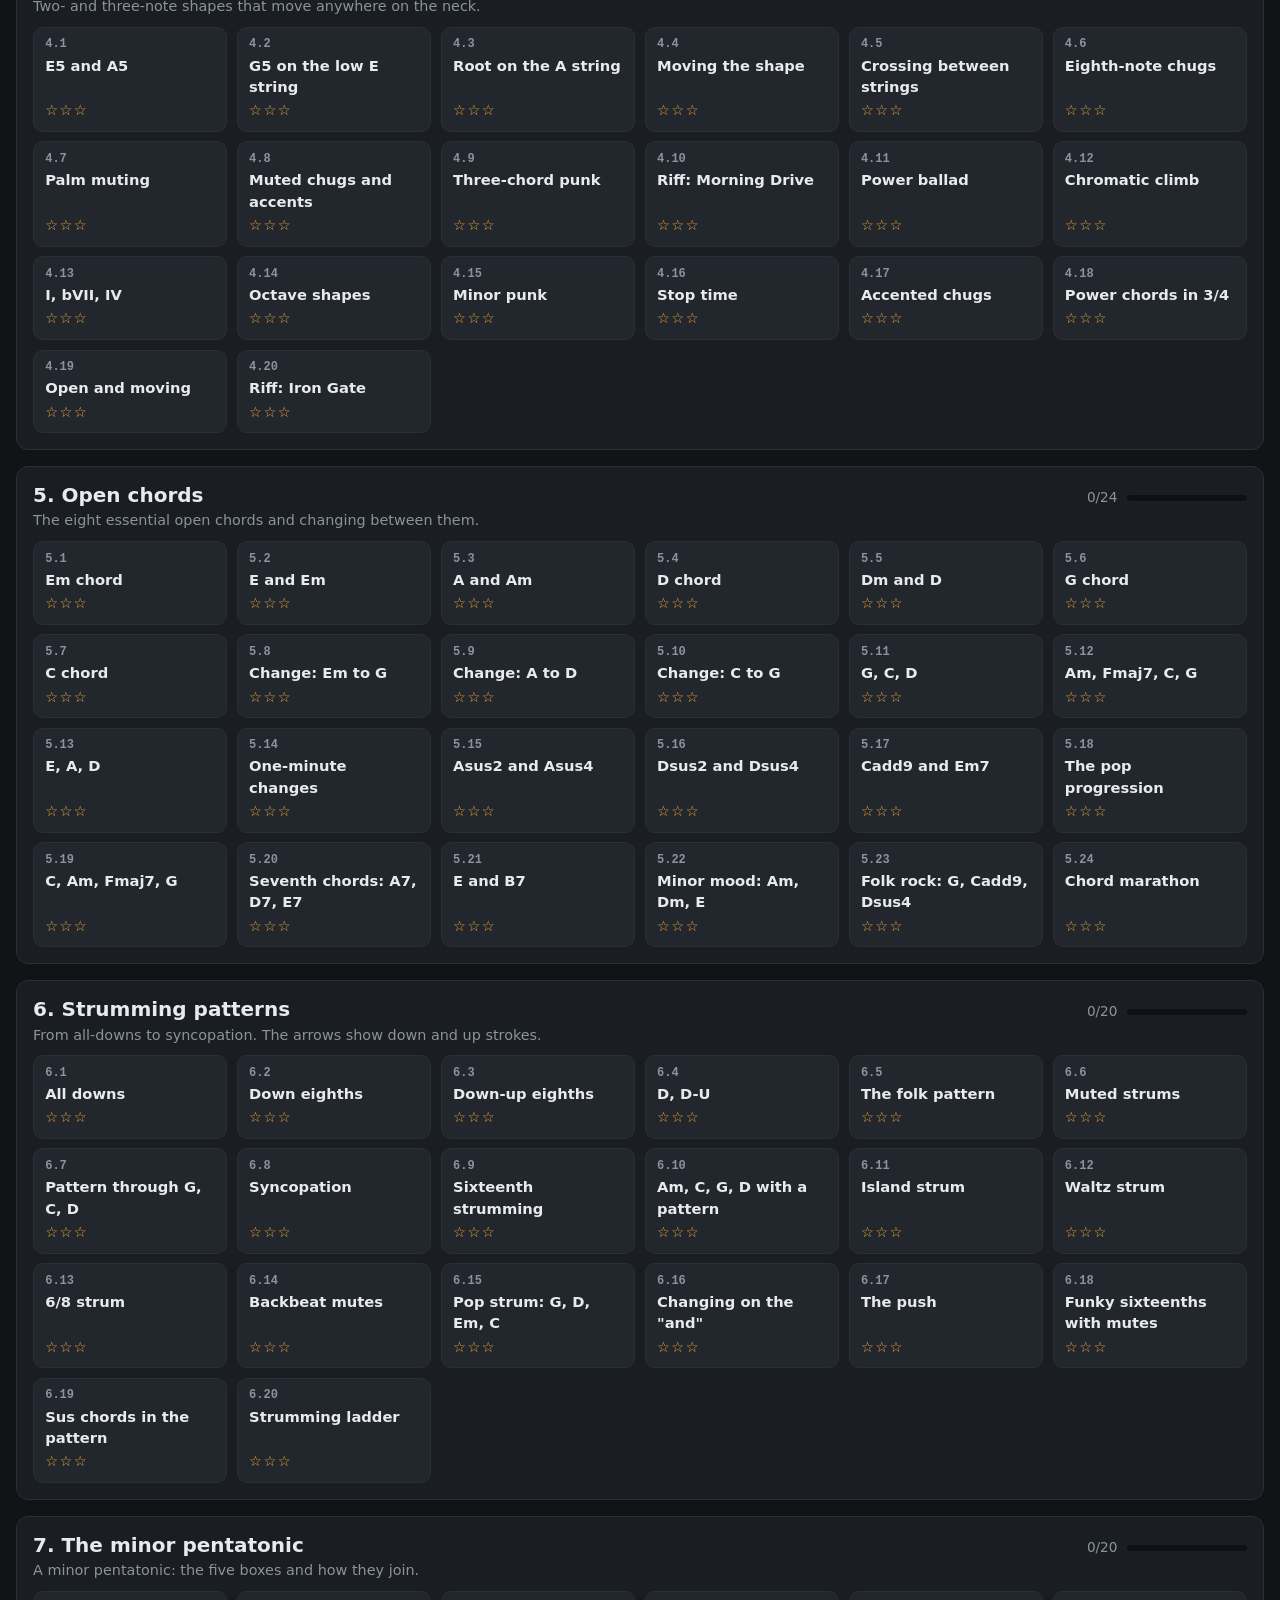
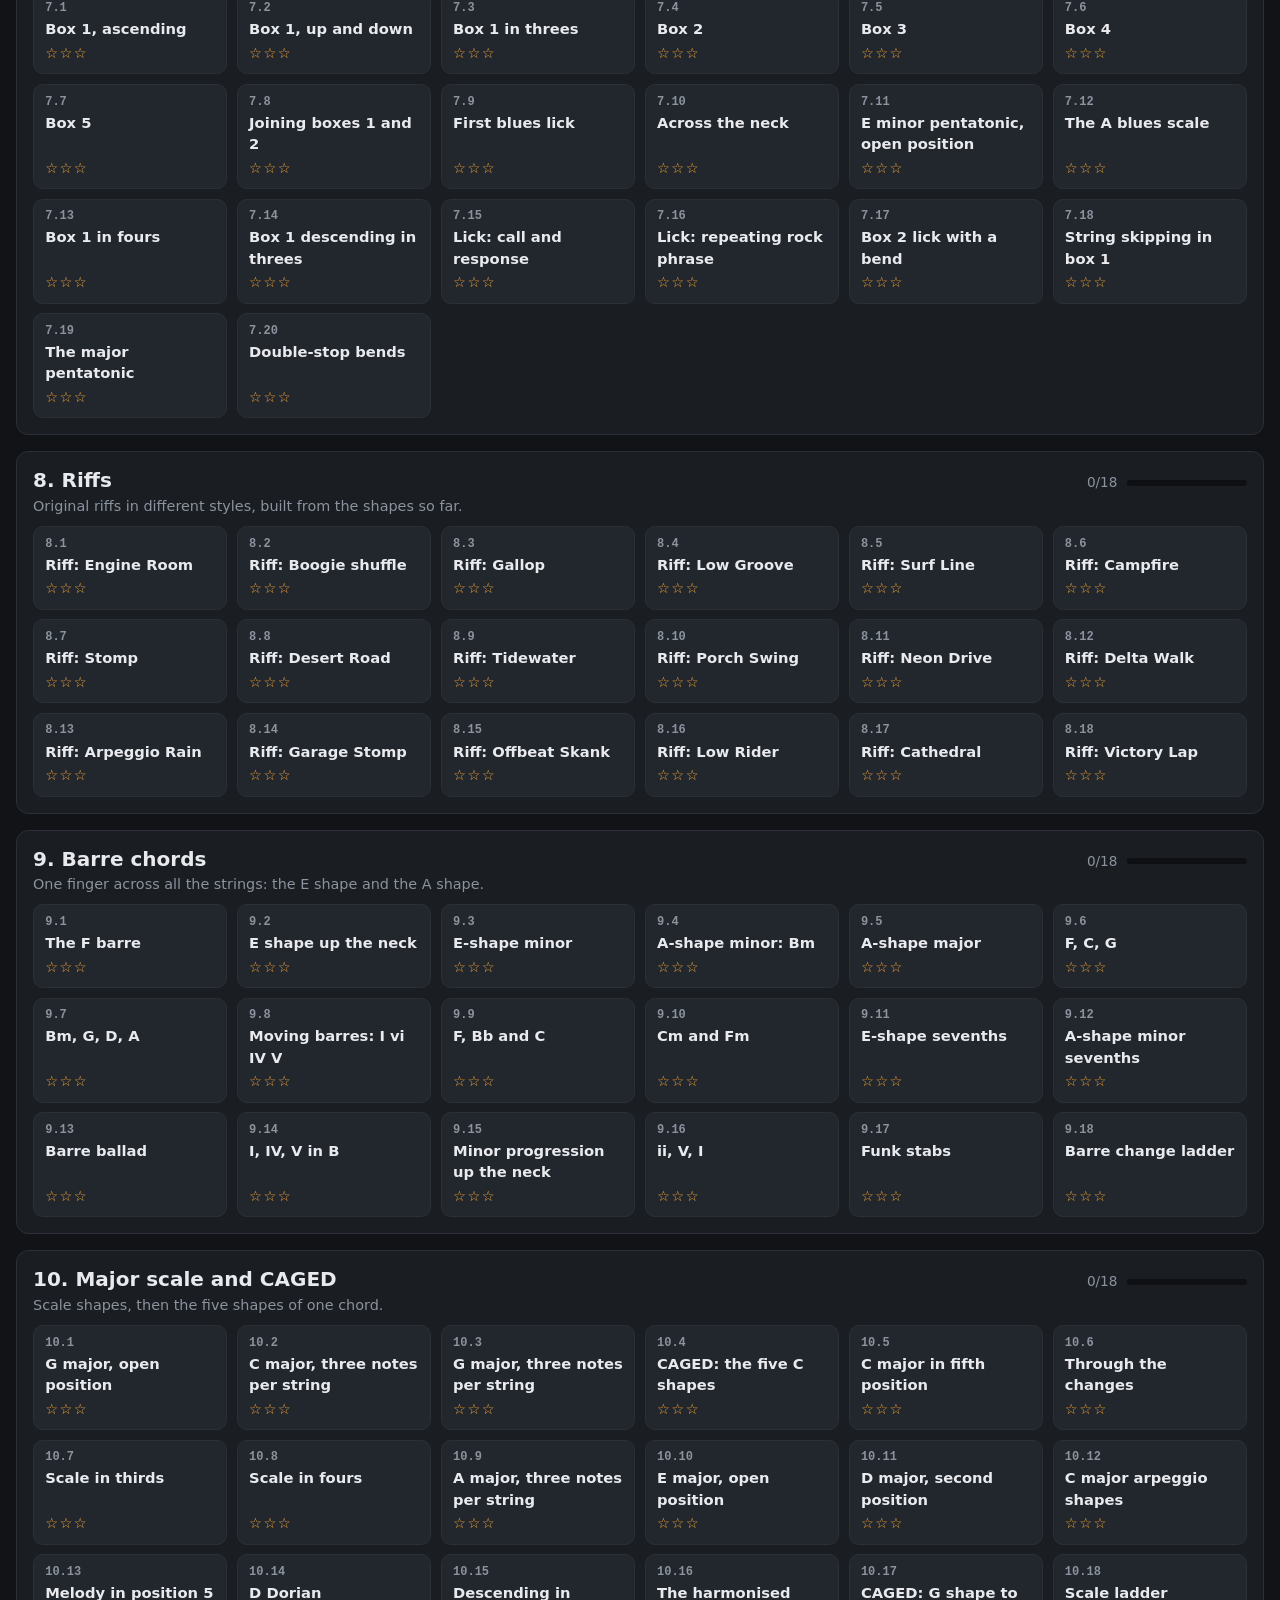
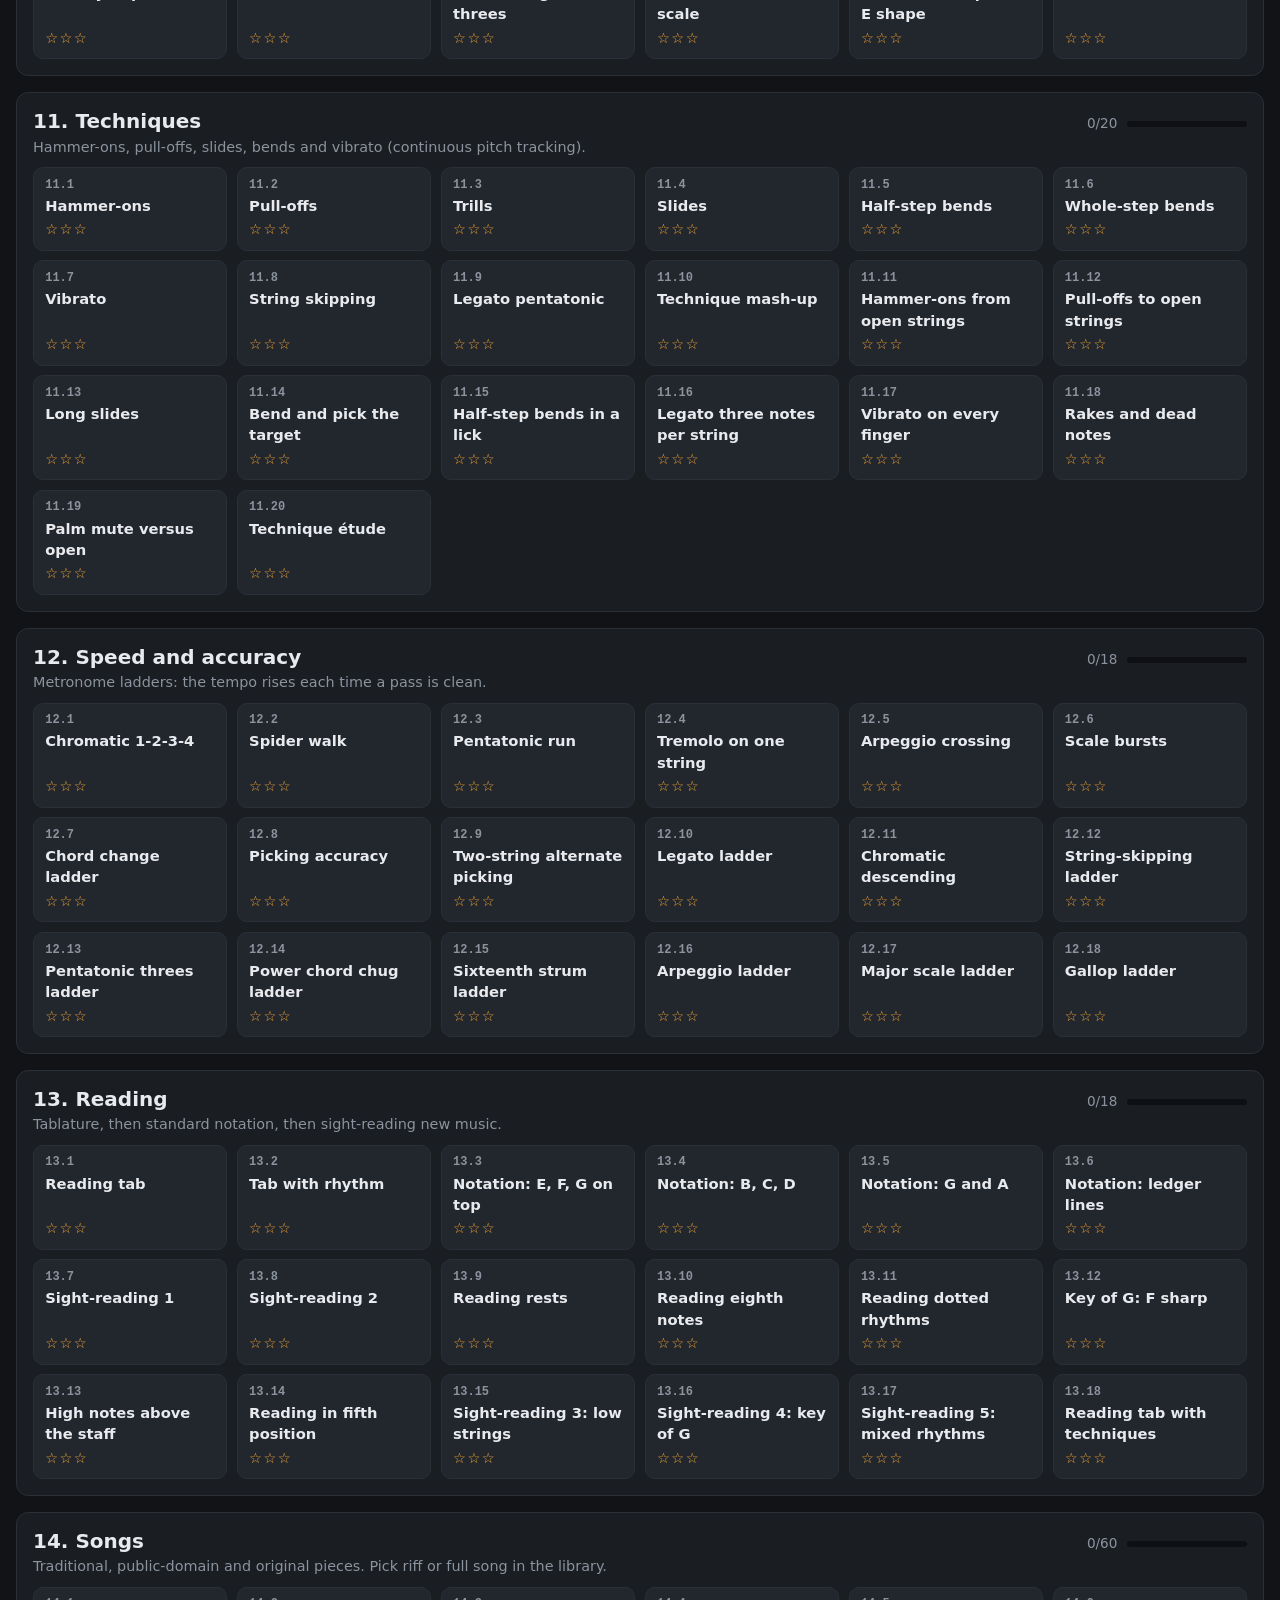
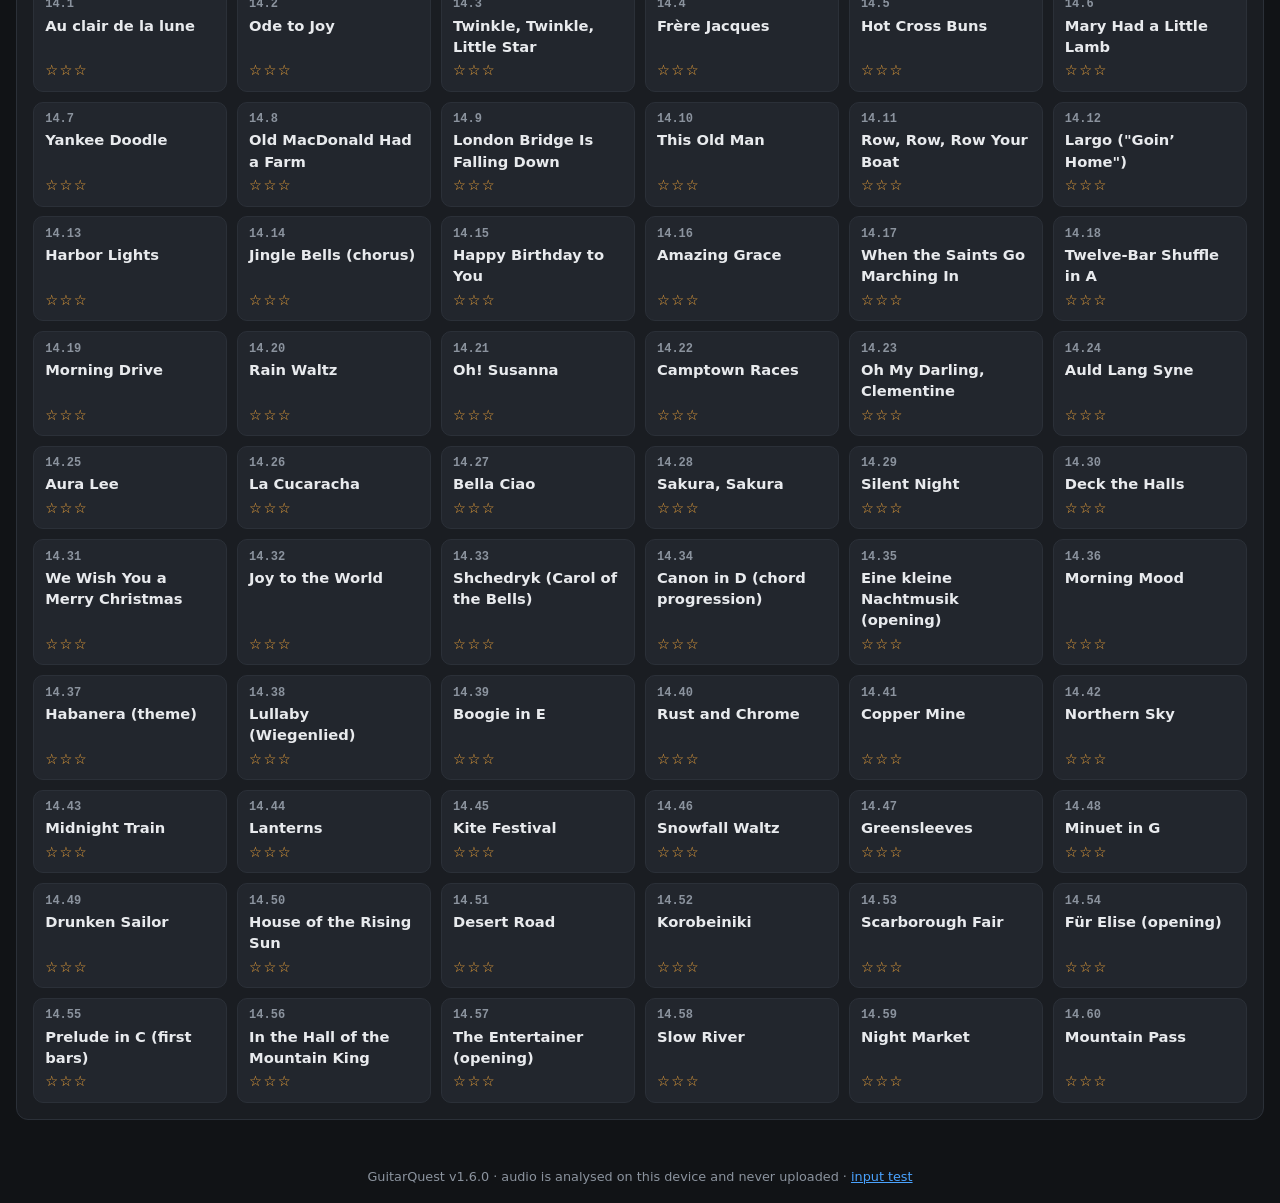
==== commit 2a6fd13a: "Note steps: build up any lesson or song from 10% to 100% of the notes (v1.6.0) - A "Notes" bar on ev" ====
--- a/index.html
+++ b/index.html
@@ -27,6 +27,7 @@
 <script src="js/sound.js"></script>
 <script src="js/render.js"></script>
 <script src="js/scoring.js"></script>
+<script src="js/steps.js"></script>
 <script src="js/tuner.js"></script>
 <script src="js/lesson.js"></script>
 <script src="js/controls.js"></script>
--- a/css/app.css
+++ b/css/app.css
@@ -199,3 +199,10 @@
 .swatch.on { border-color: var(--text); }
 .btn.danger { border-color: var(--bad); color: var(--bad); }
 @media (max-width: 600px) { .profilechip { margin-left: 0; } }
+
+/* ---------- note steps ---------- */
+.stepbar { display: flex; gap: .6rem; align-items: center; flex-wrap: wrap; margin: -.2rem 0 .8rem; }
+.steplabel { font-weight: 700; font-size: .85rem; color: var(--muted); text-transform: uppercase; letter-spacing: .06em; }
+.seg.steps button { padding: .35rem .55rem; min-height: 2.1rem; font-size: .85rem; }
+.seg.steps button.cleared:not(.on) { color: var(--good); }
+.seg.steps button.cleared::after { content: ' ✓'; }
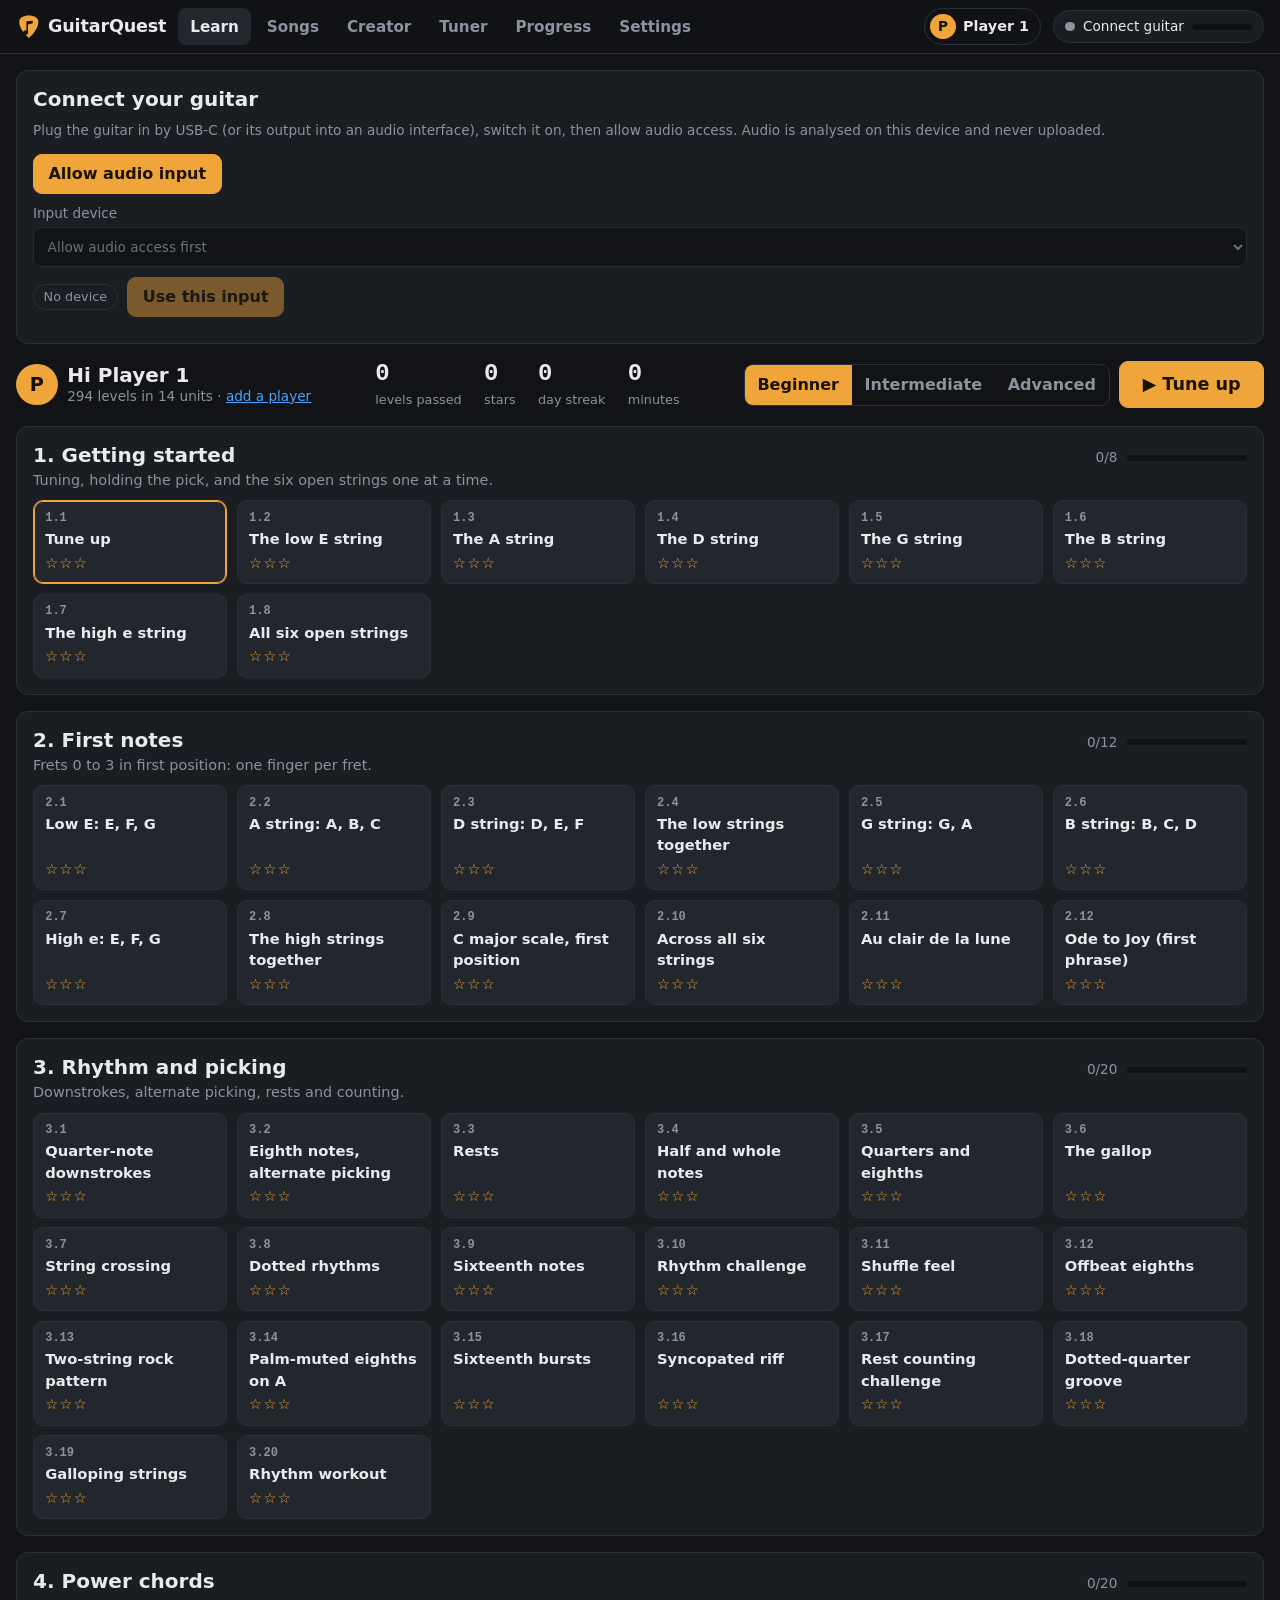
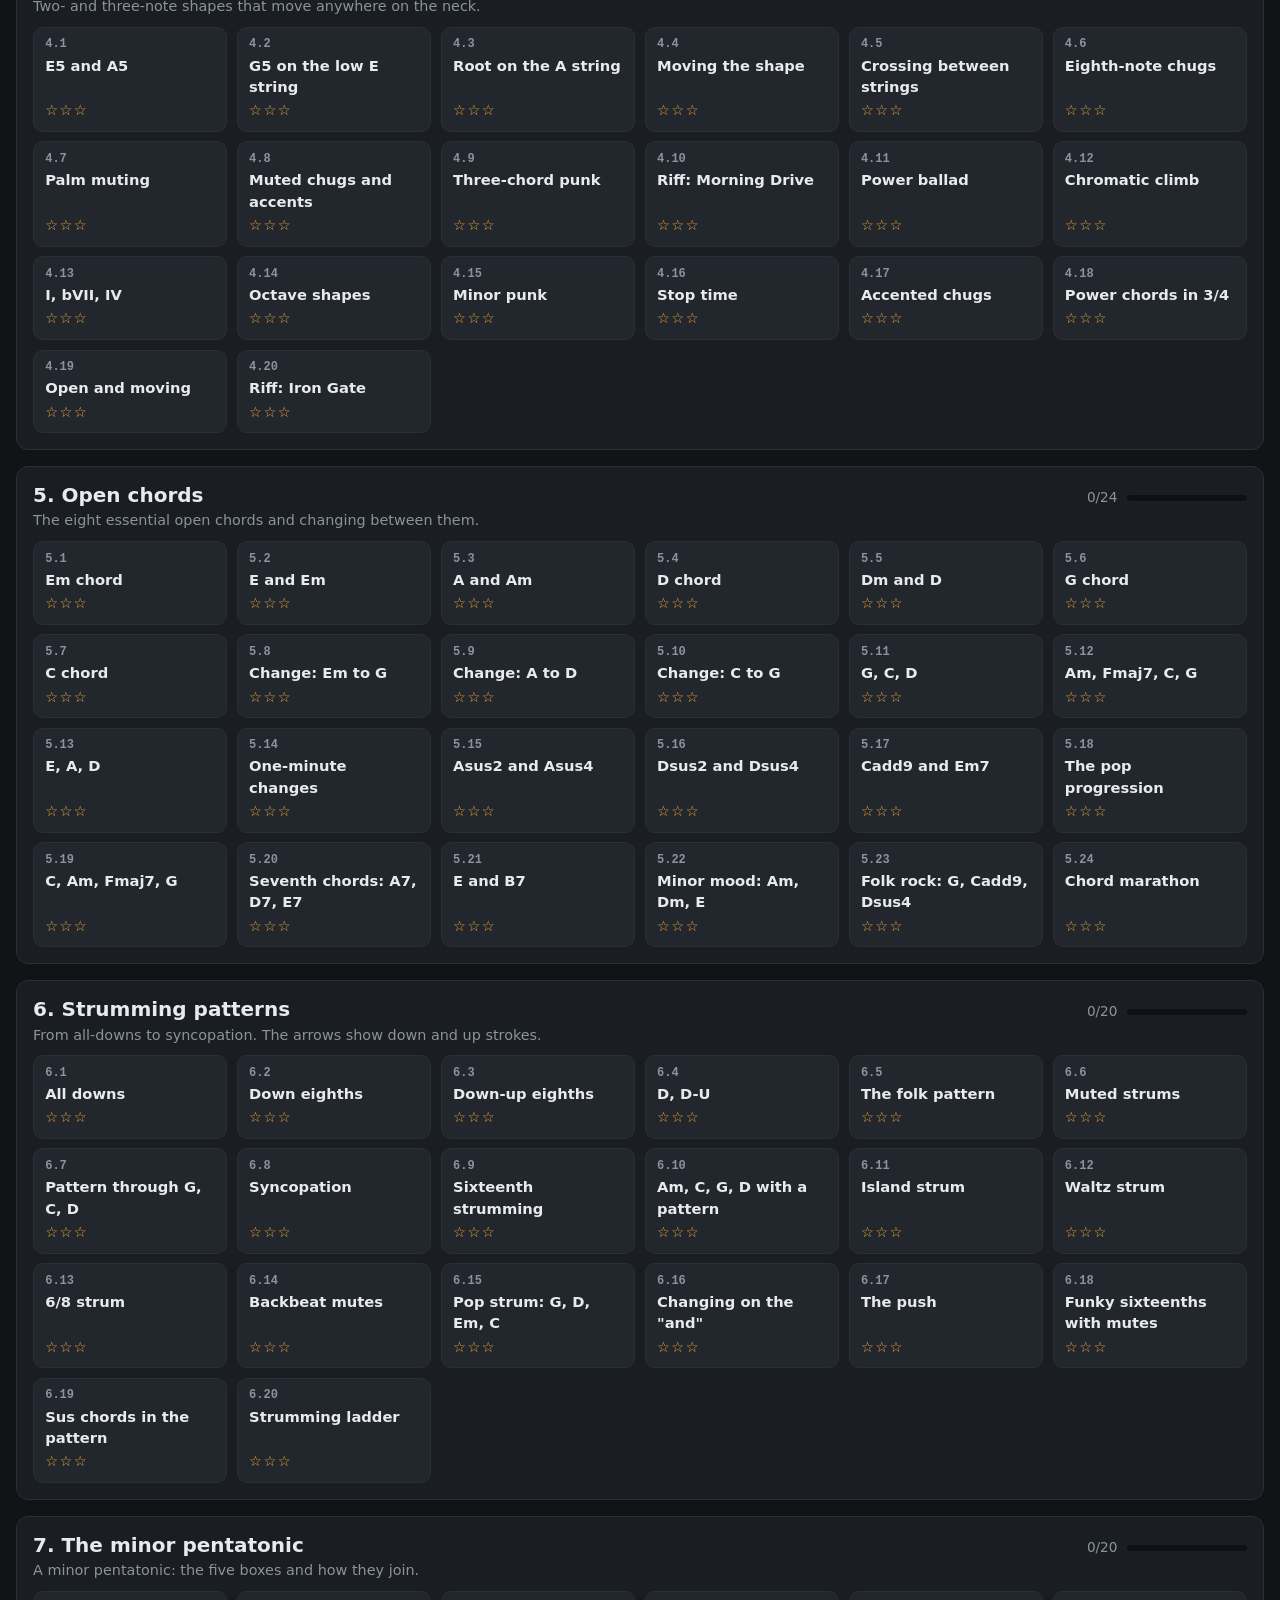
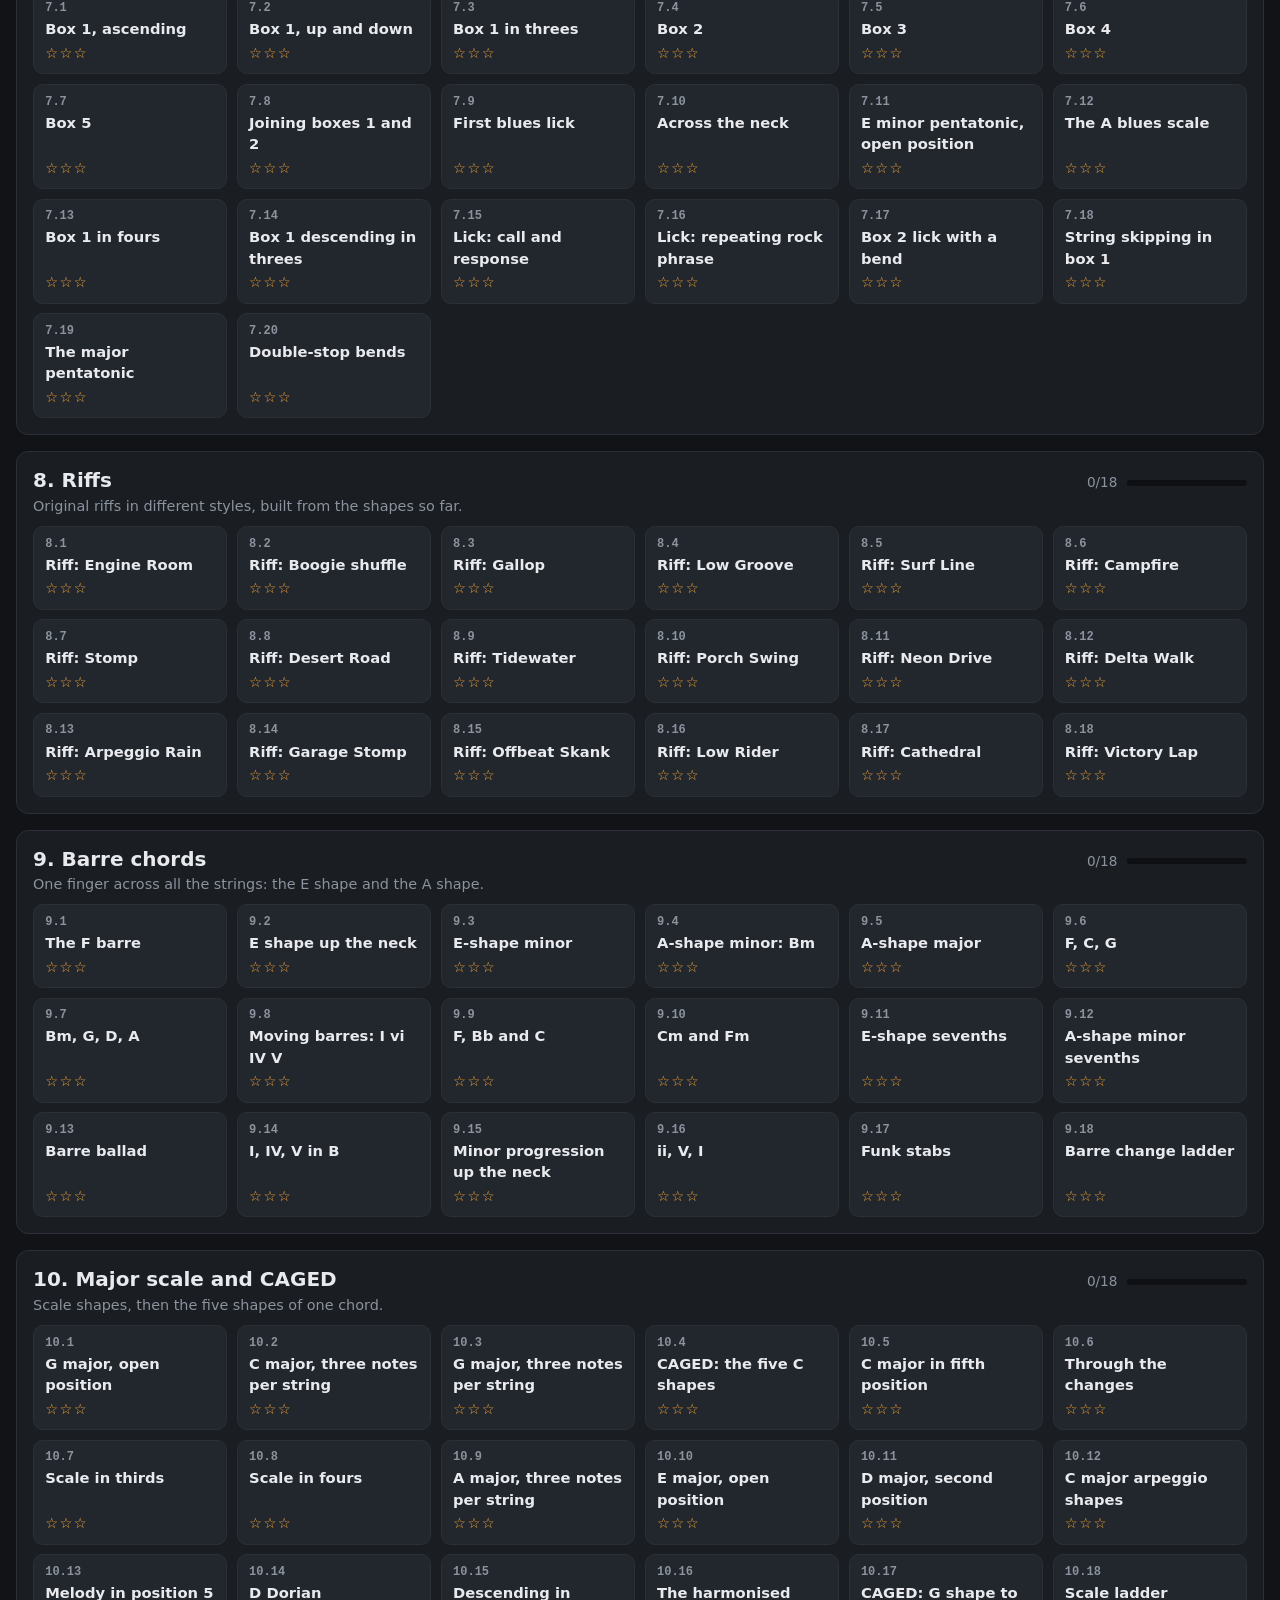
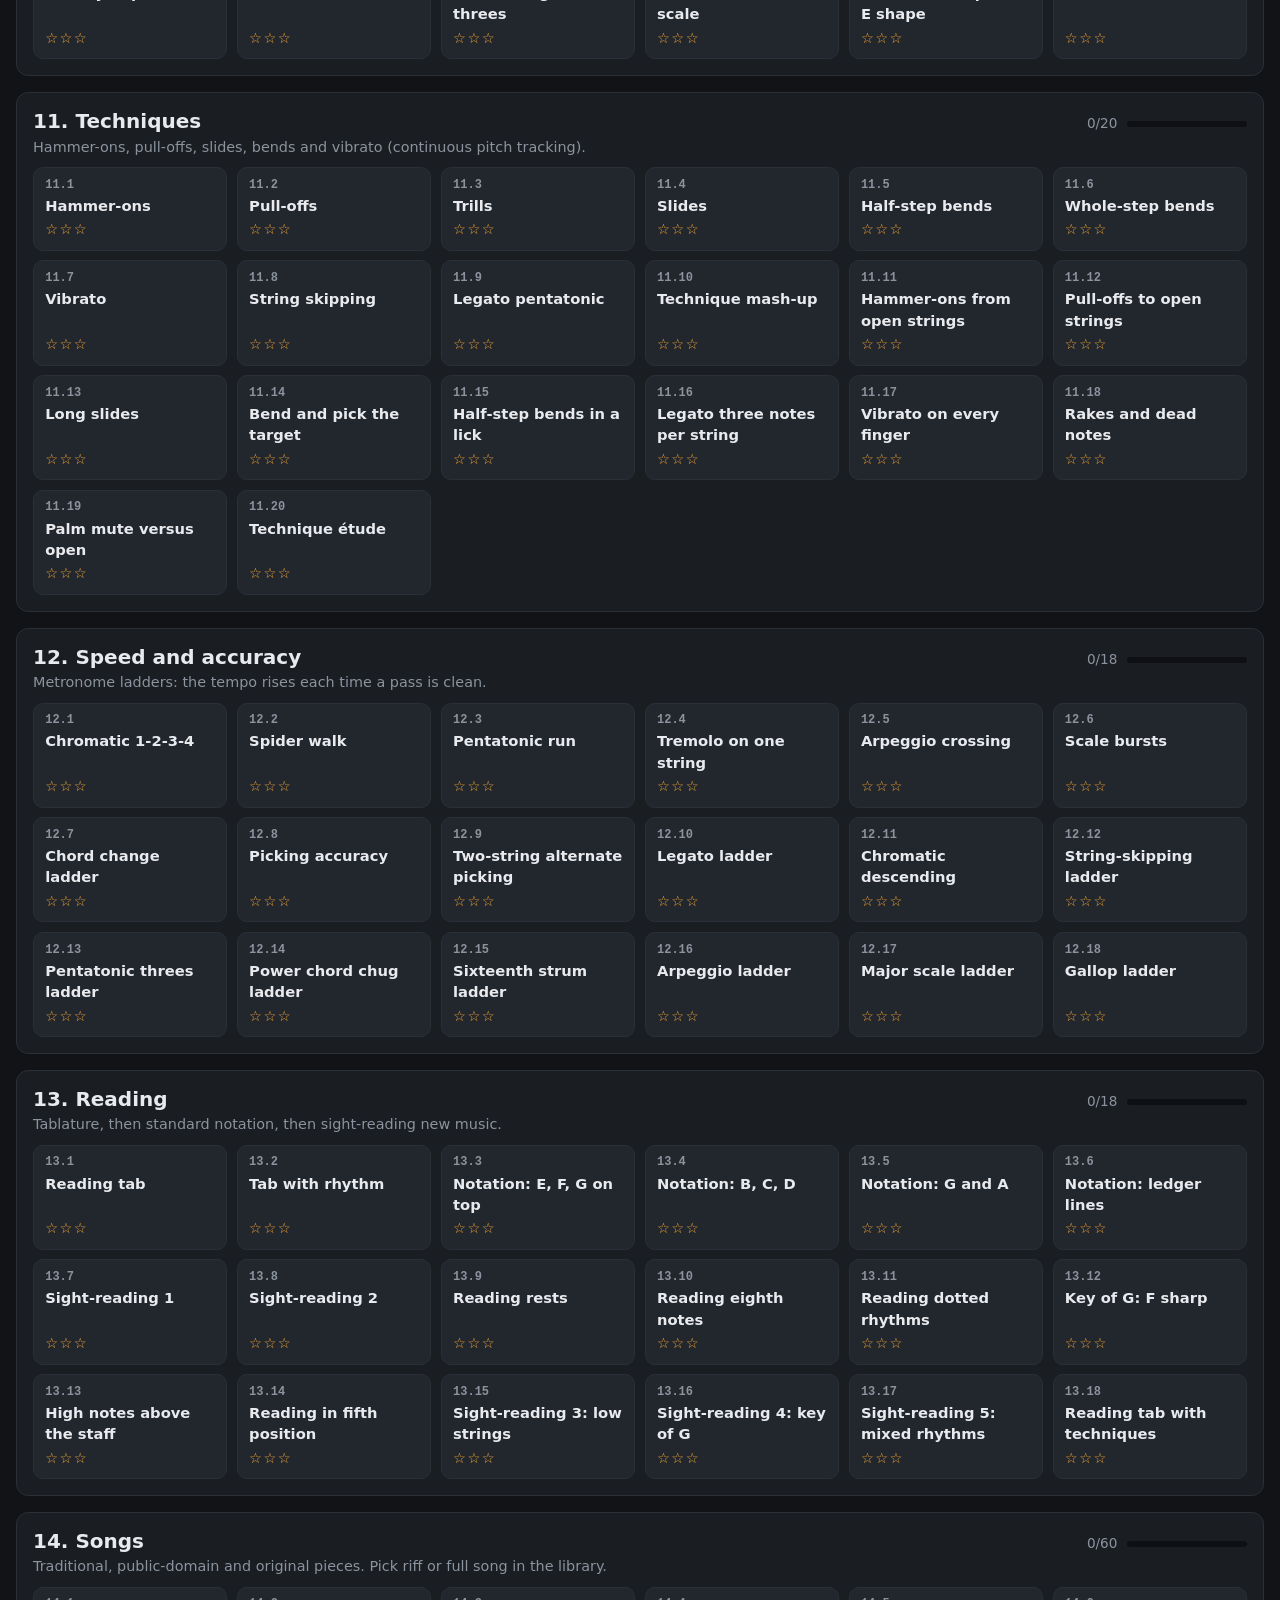
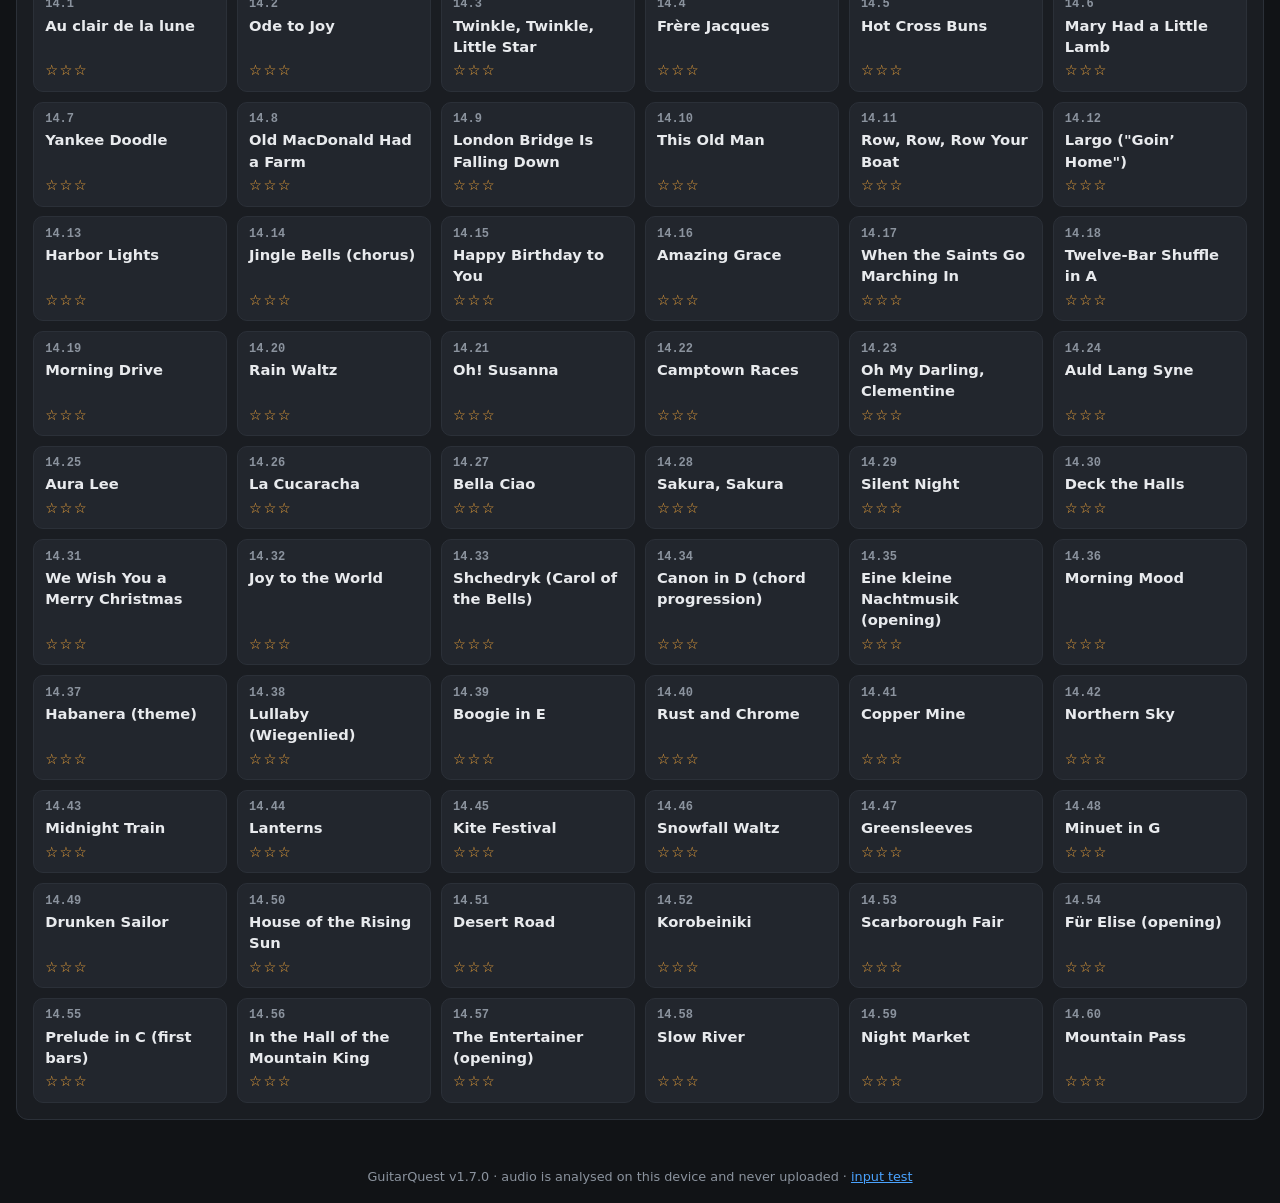
==== commit 188107c4: "Creator, custom songs in ABC, and an ABC help page (v1.7.0) - ABC reader (js/abc.js): header fields," ====
--- a/index.html
+++ b/index.html
@@ -21,7 +21,9 @@
 <script src="js/theory.js"></script>
 <script src="js/chords.js"></script>
 <script src="js/notation.js"></script>
+<script src="js/abc.js"></script>
 <script src="js/store.js"></script>
+<script src="js/custom.js"></script>
 <script src="js/worklet.js"></script>
 <script src="js/audio.js"></script>
 <script src="js/sound.js"></script>
@@ -40,6 +42,8 @@
 <script src="js/ui-profiles.js"></script>
 <script src="js/ui-lesson.js"></script>
 <script src="js/ui-settings.js"></script>
+<script src="js/ui-creator.js"></script>
+<script src="js/ui-help.js"></script>
 <script src="js/app.js"></script>
 </body>
 </html>
--- a/css/app.css
+++ b/css/app.css
@@ -206,3 +206,41 @@
 .seg.steps button { padding: .35rem .55rem; min-height: 2.1rem; font-size: .85rem; }
 .seg.steps button.cleared:not(.on) { color: var(--good); }
 .seg.steps button.cleared::after { content: ' ✓'; }
+
+/* ---------- creator ---------- */
+.creator { display: grid; grid-template-columns: minmax(250px, 1fr) minmax(0, 2.6fr); grid-template-areas: "fields write" "fields preview"; gap: 1rem; align-items: start; }
+.creator .song-fields { grid-area: fields; }
+.creator .write { grid-area: write; }
+.creator .preview-card { grid-area: preview; display: flex; flex-direction: column; gap: .6rem; }
+@media (max-width: 900px) { .creator { grid-template-columns: 1fr; grid-template-areas: "fields" "write" "preview"; } }
+.creator .fields { display: grid; gap: .6rem; }
+.creator .fields input, .creator .fields select { width: 100%; }
+.creator-tools { margin-bottom: .6rem; }
+.creator-tools .seg button { padding: .35rem .6rem; font-size: .85rem; min-height: 2.1rem; }
+canvas.creator-fb { width: 100%; height: 11rem; display: block; border-radius: 10px; background: var(--canvas); border: 1px solid var(--line); cursor: crosshair; margin-bottom: .4rem; }
+textarea.abc { width: 100%; min-height: 14rem; resize: vertical; background: var(--canvas); color: var(--text); border: 1px solid var(--line); border-radius: 10px; padding: .7rem .8rem; font: .95rem/1.5 var(--mono); tab-size: 2; }
+textarea.abc:focus { outline: 2px solid var(--accent); outline-offset: 1px; }
+ul.problems { list-style: none; margin: .5rem 0 0; padding: 0; font-size: .85rem; }
+ul.problems li { padding: .3rem .5rem; border-radius: 6px; margin-bottom: .25rem; cursor: pointer; }
+ul.problems li.err { background: #3a1b19; color: #ffb3ad; }
+ul.problems li.warn { background: #2e2a17; color: var(--warn); }
+ul.problems li.ok { color: var(--good); cursor: default; }
+ul.problems li.info { color: var(--info); cursor: default; }
+.preview-card input[type=range] { width: 100%; }
+.card.song.mine { border-color: rgba(62,207,142,.45); }
+
+/* ---------- help ---------- */
+.helpnav { display: flex; flex-wrap: wrap; gap: .4rem 1rem; margin-bottom: 1rem; font-size: .9rem; }
+.helpnav a { color: var(--info); text-decoration: none; }
+.helpgrid { display: grid; grid-template-columns: repeat(2, minmax(0, 1fr)); gap: 1rem; }
+@media (max-width: 900px) { .helpgrid { grid-template-columns: 1fr; } }
+.helpsec p { margin: .5rem 0; }
+.helpsec h2 { margin-bottom: .4rem; }
+table.help { width: 100%; border-collapse: collapse; font-size: .9rem; margin: .5rem 0; }
+table.help td { padding: .35rem .5rem .35rem 0; border-bottom: 1px dashed var(--line); vertical-align: top; }
+table.help td:first-child { white-space: nowrap; width: 1%; padding-right: 1rem; }
+code { font-family: var(--mono); font-size: .9em; background: var(--panel2); border: 1px solid var(--line); border-radius: 5px; padding: 0 .3rem; }
+pre.abc { background: var(--canvas); border: 1px solid var(--line); border-radius: 10px; padding: .7rem .8rem; font: .85rem/1.45 var(--mono); overflow-x: auto; margin: .6rem 0; }
+.example { margin-top: .6rem; }
+
+a.btn { text-decoration: none; color: inherit; }
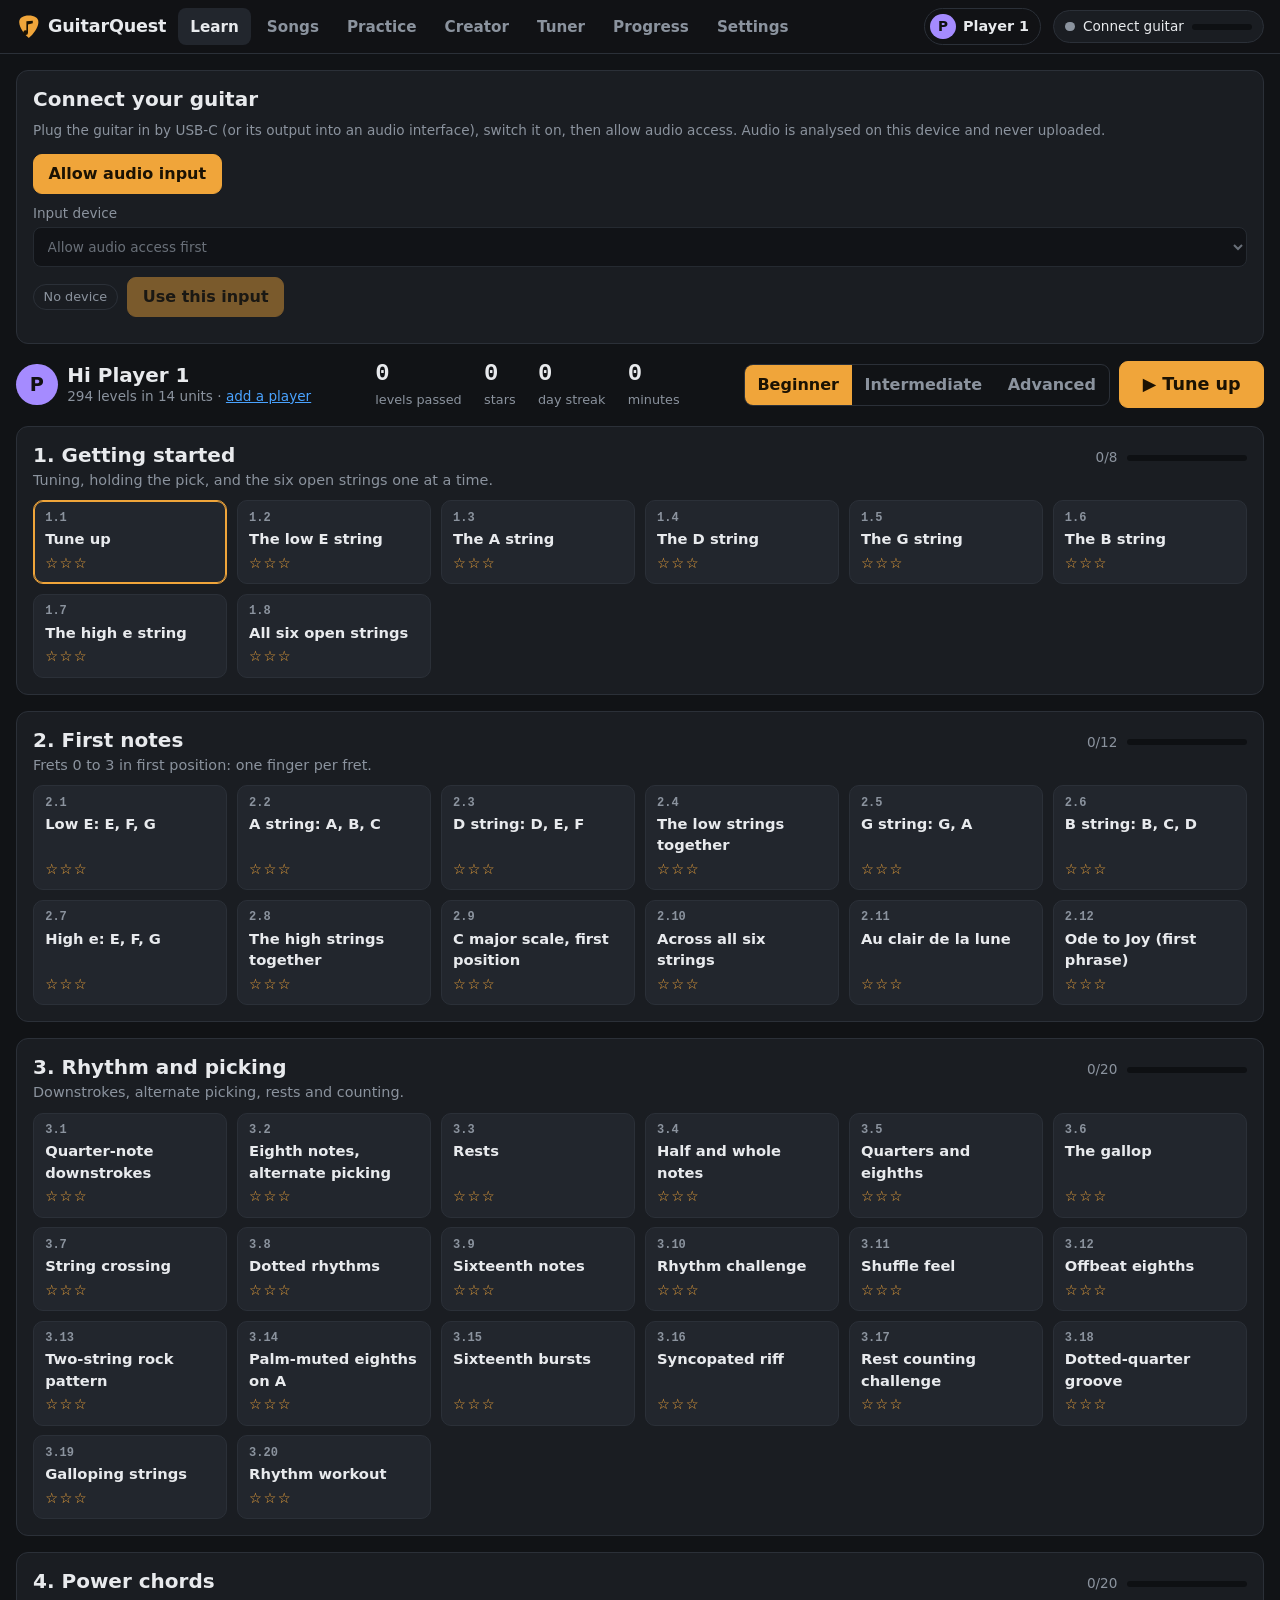
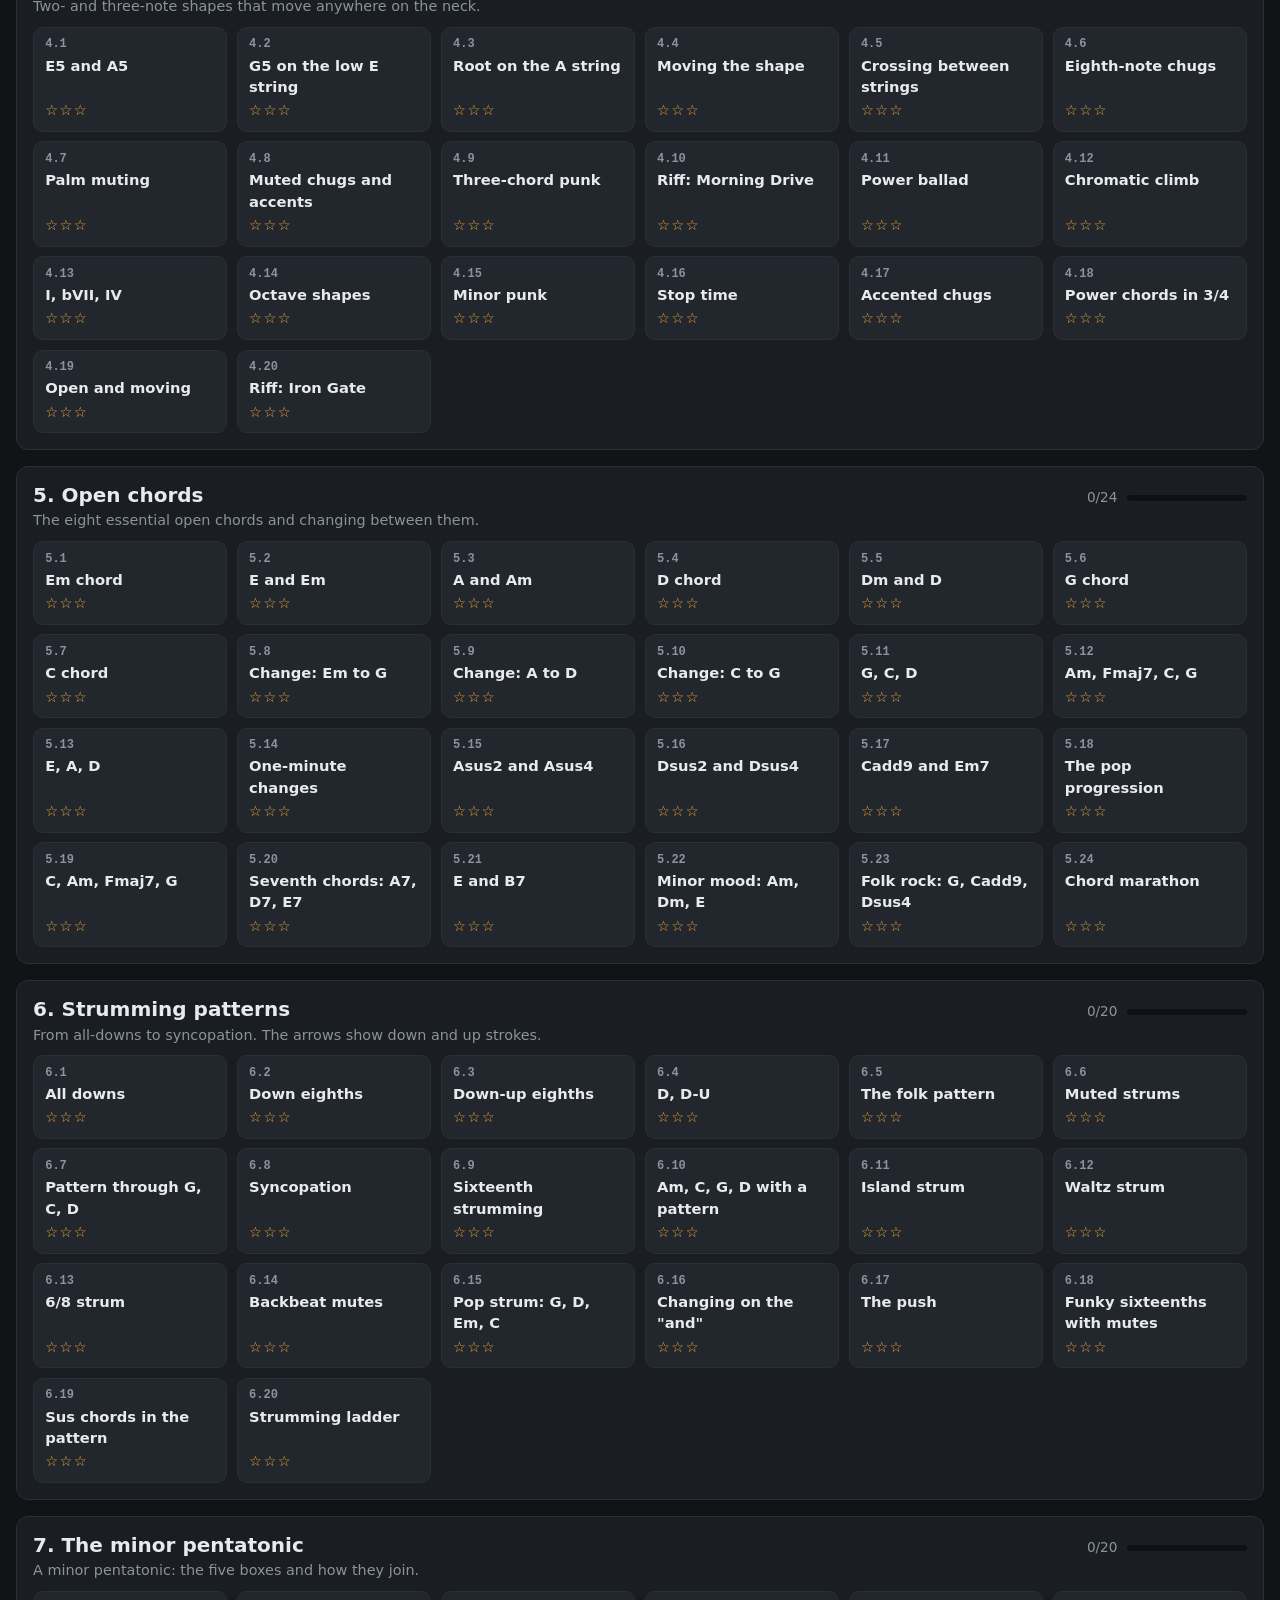
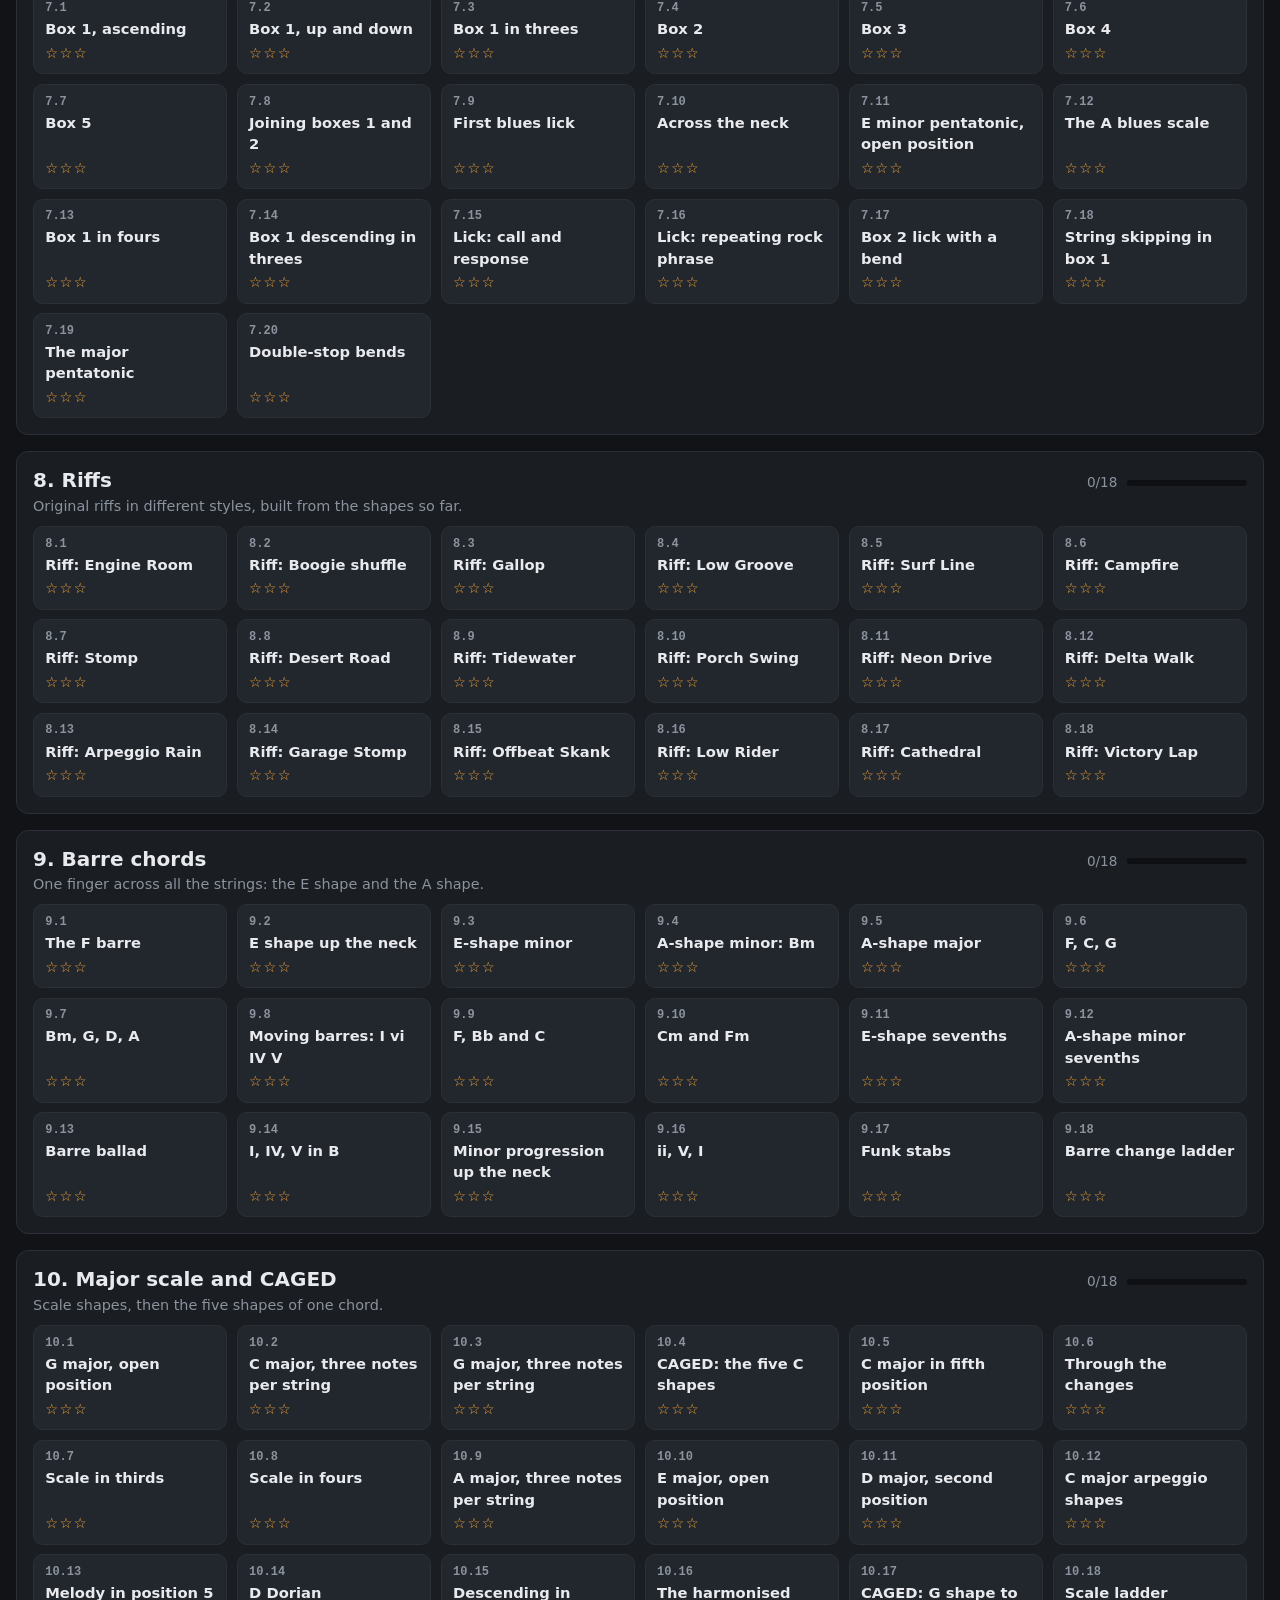
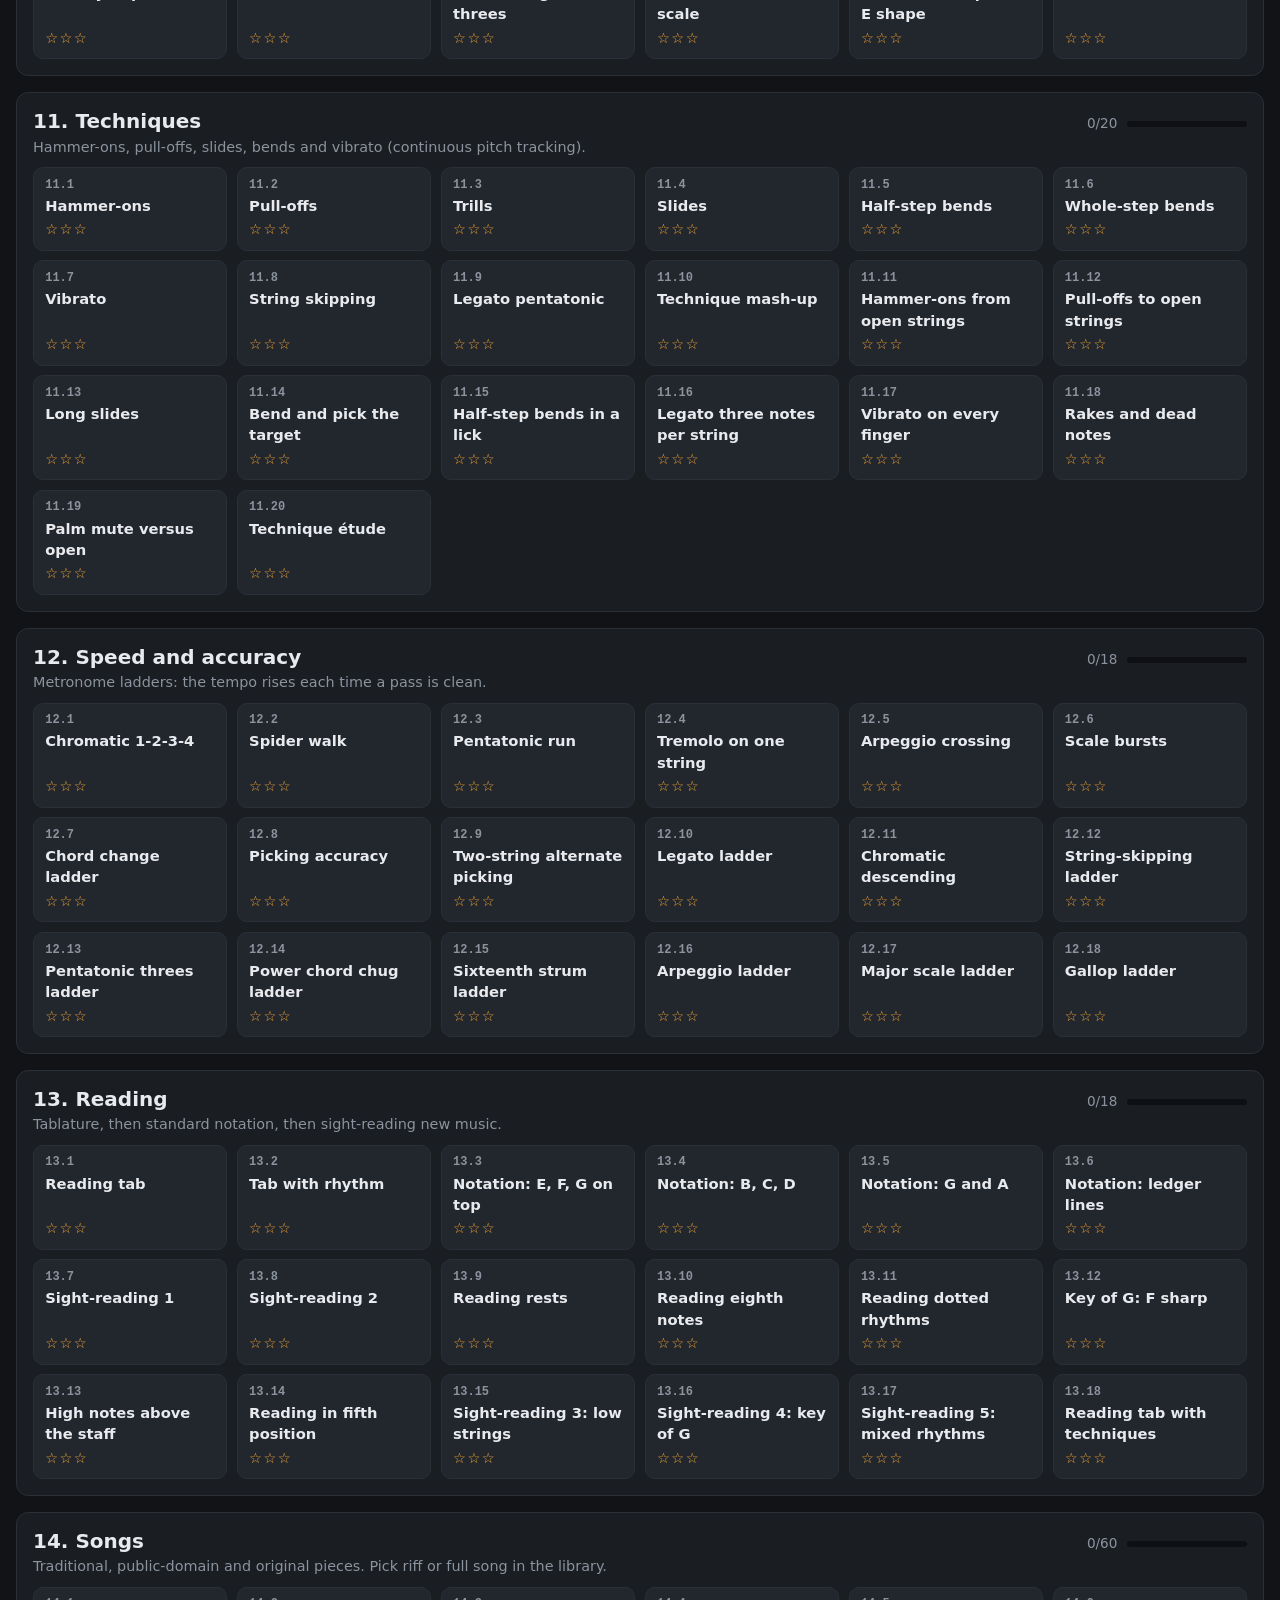
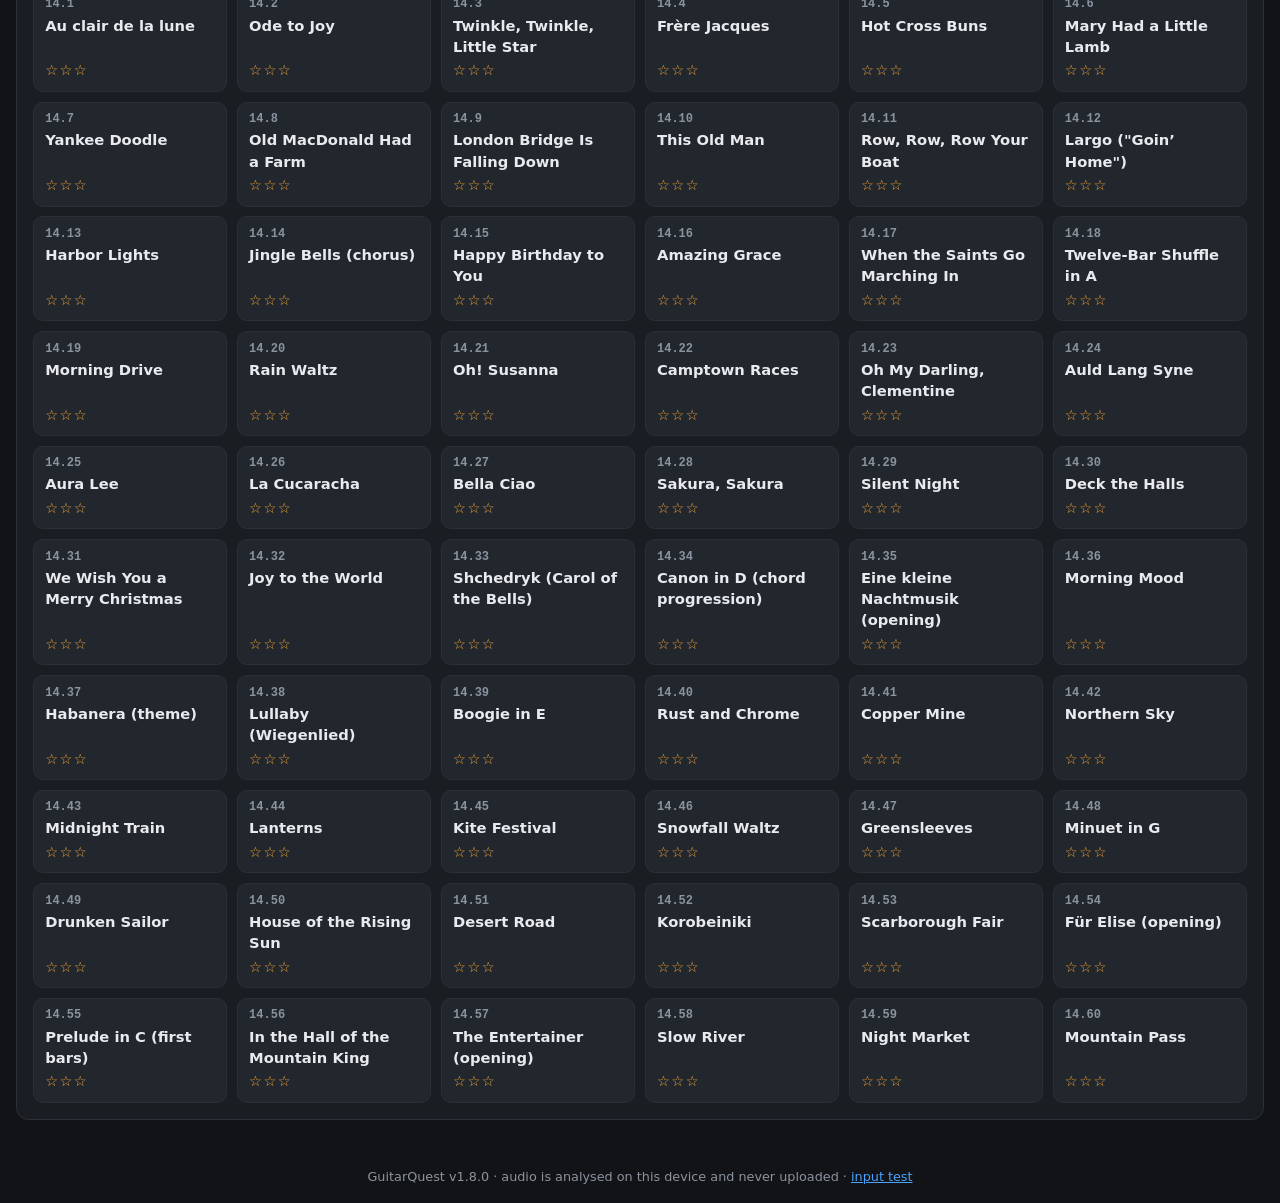
==== commit 6ffc3e9a: "Practice tab: 72 named exercises and drills (v1.8.0) Warm-ups (1-2-3-4, the spider, permutations), t" ====
--- a/index.html
+++ b/index.html
@@ -38,12 +38,14 @@
 <script src="js/songs-extra.js"></script>
 <script src="js/curriculum-extra.js"></script>
 <script src="js/curriculum.js"></script>
+<script src="js/practice.js"></script>
 <script src="js/ui.js"></script>
 <script src="js/ui-profiles.js"></script>
 <script src="js/ui-lesson.js"></script>
 <script src="js/ui-settings.js"></script>
 <script src="js/ui-creator.js"></script>
 <script src="js/ui-help.js"></script>
+<script src="js/ui-practice.js"></script>
 <script src="js/app.js"></script>
 </body>
 </html>
--- a/css/app.css
+++ b/css/app.css
@@ -226,6 +226,7 @@
 ul.problems li.warn { background: #2e2a17; color: var(--warn); }
 ul.problems li.ok { color: var(--good); cursor: default; }
 ul.problems li.info { color: var(--info); cursor: default; }
+ul.problems li.more { color: var(--muted); cursor: default; font-style: italic; }
 .preview-card input[type=range] { width: 100%; }
 .card.song.mine { border-color: rgba(62,207,142,.45); }
 
@@ -244,3 +245,9 @@
 .example { margin-top: .6rem; }
 
 a.btn { text-decoration: none; color: inherit; }
+
+/* Practice room */
+.seg.wrap { flex-wrap: wrap; }
+.px-search { flex: 1 1 14rem; min-width: 12rem; padding: .45rem .7rem; border-radius: 8px; border: 1px solid var(--line); background: var(--panel, transparent); color: inherit; font: inherit; }
+.px .px-aka { font-size: .8rem; color: var(--accent, var(--info)); font-style: italic; }
+.px .px-desc { margin: .4rem 0 .2rem; min-height: 3.6em; }
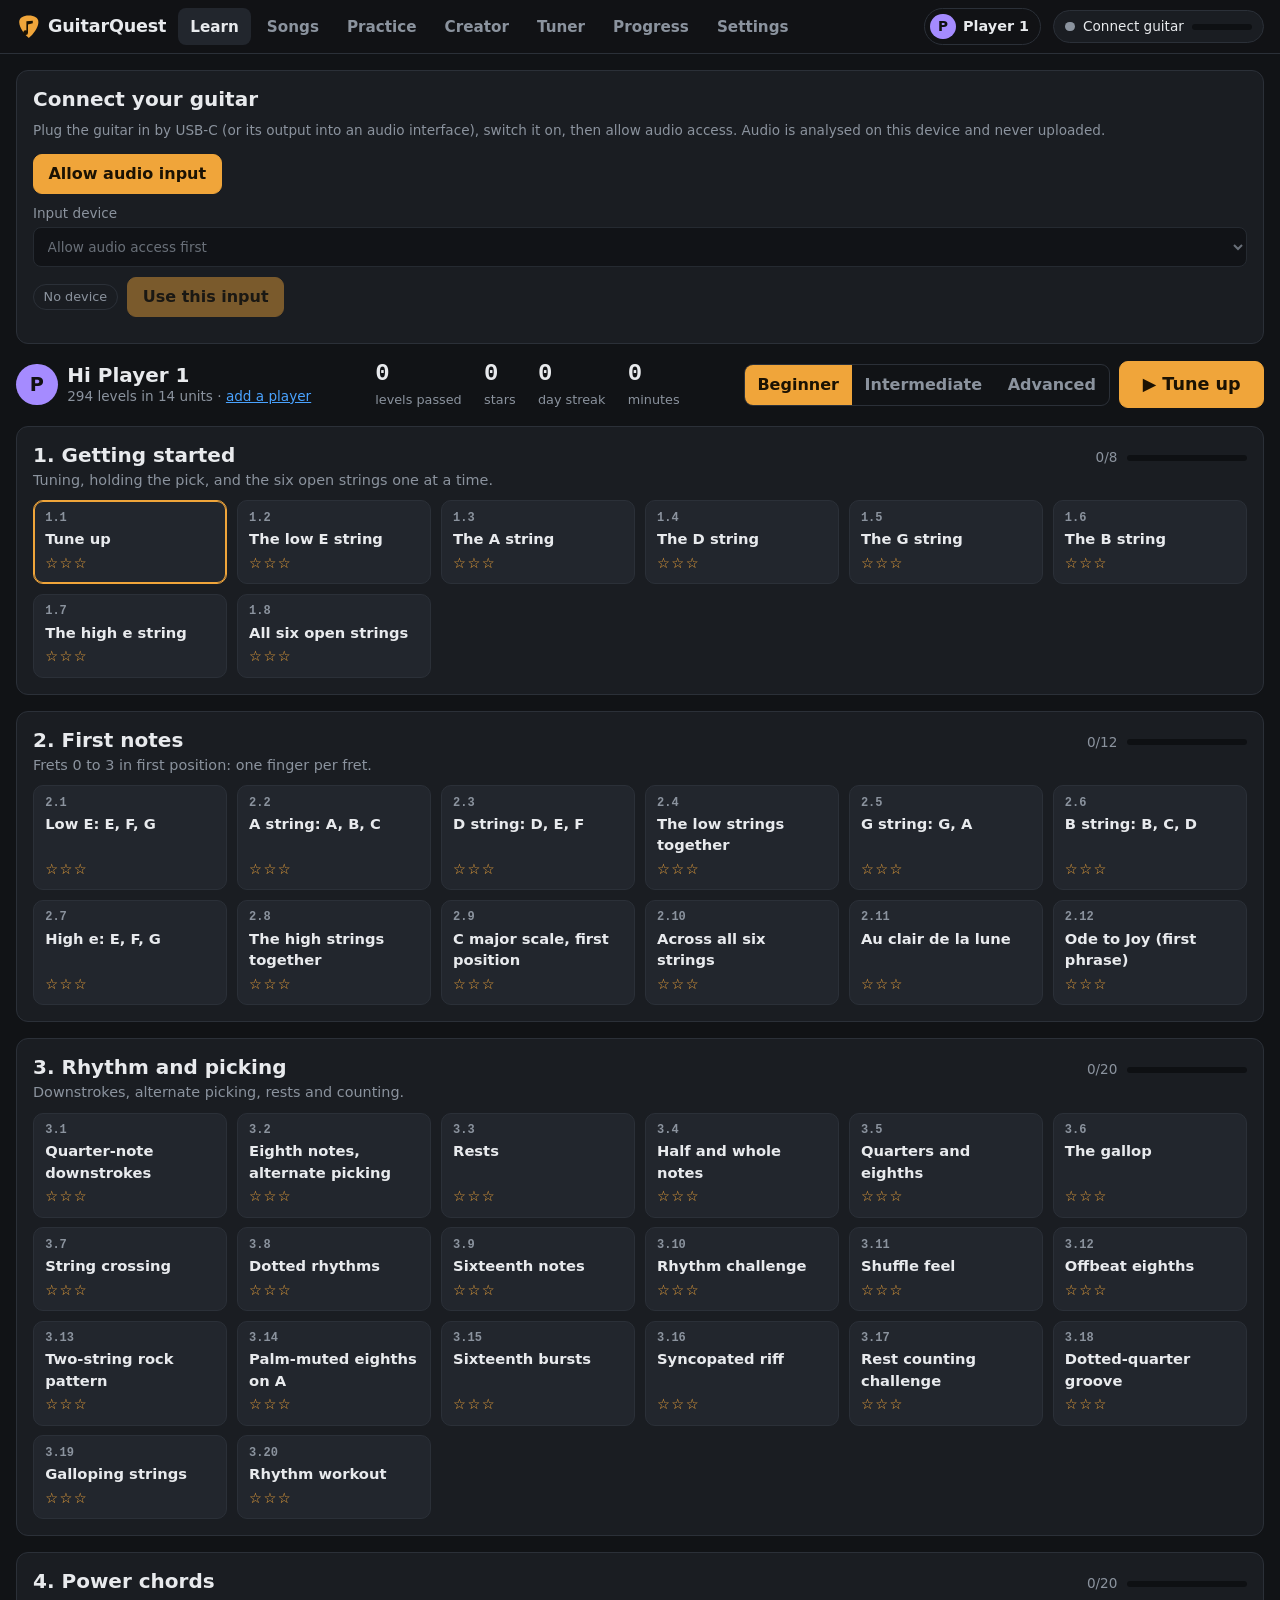
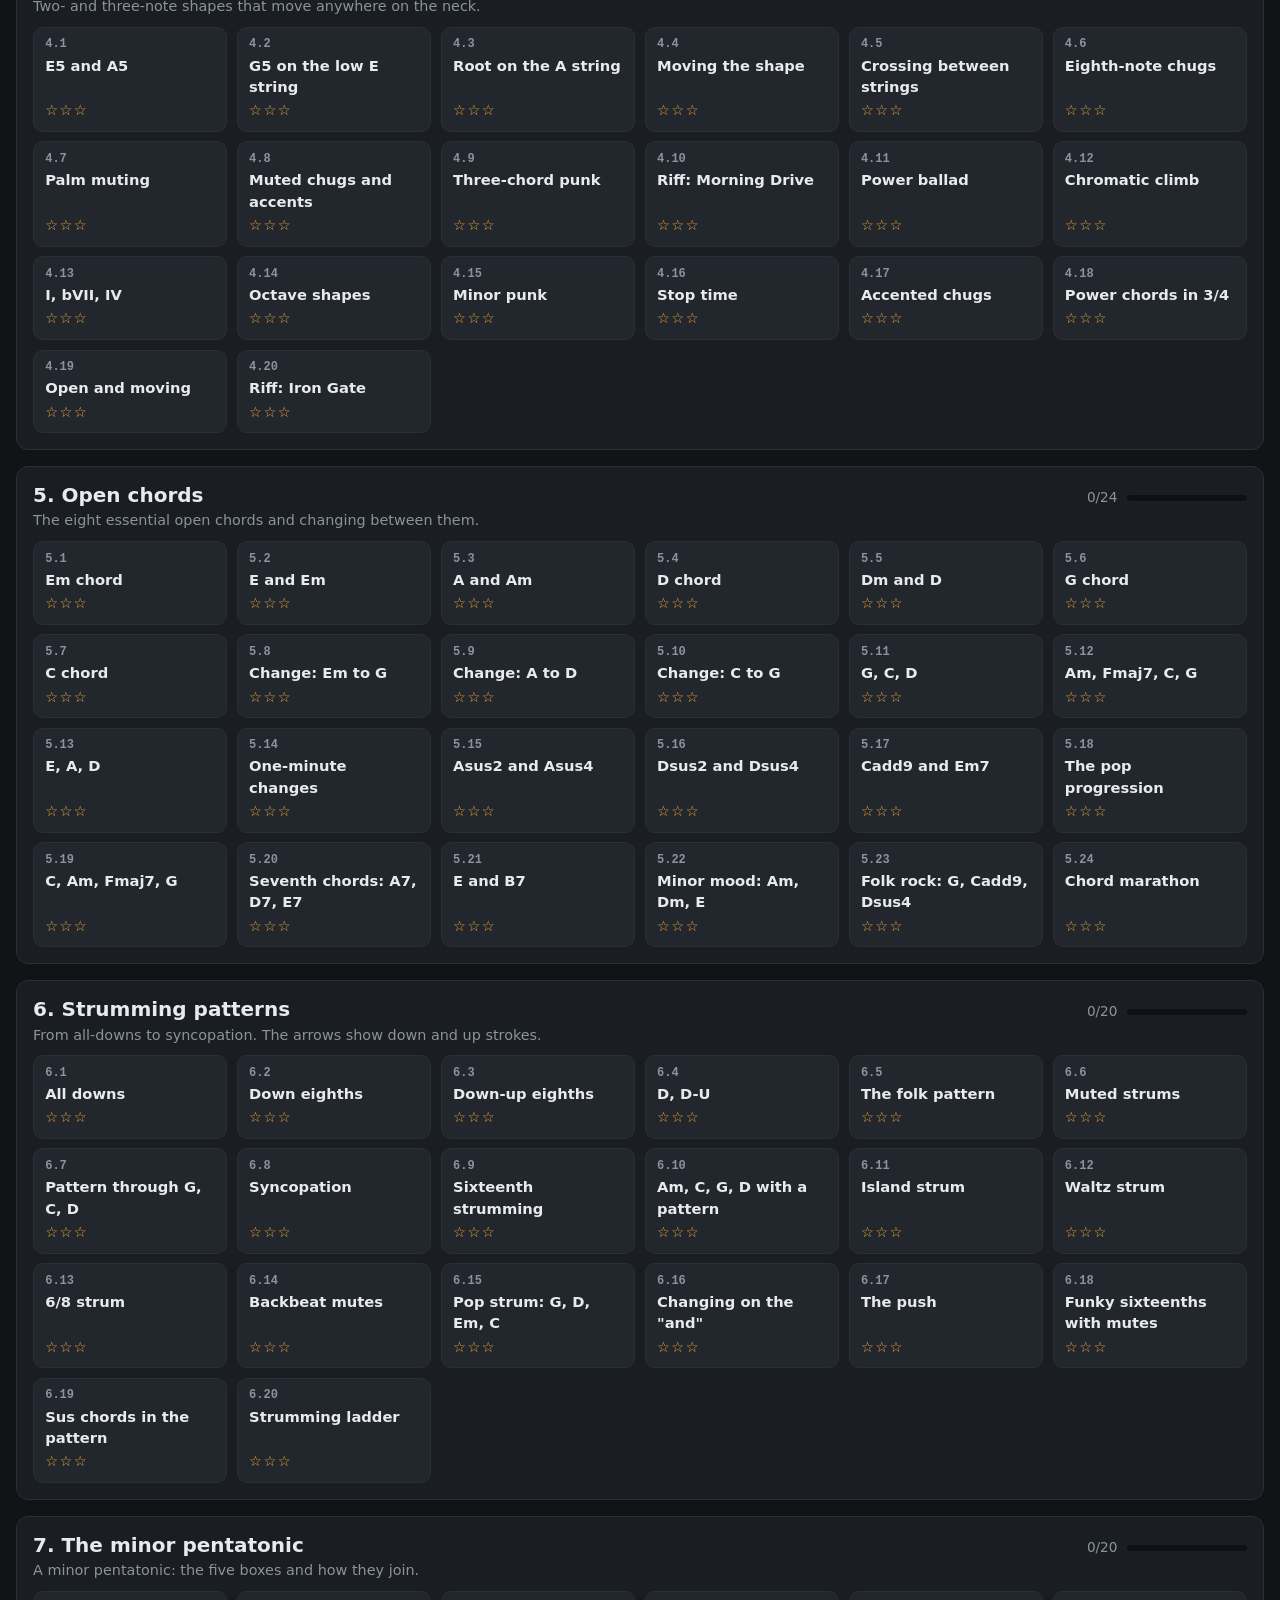
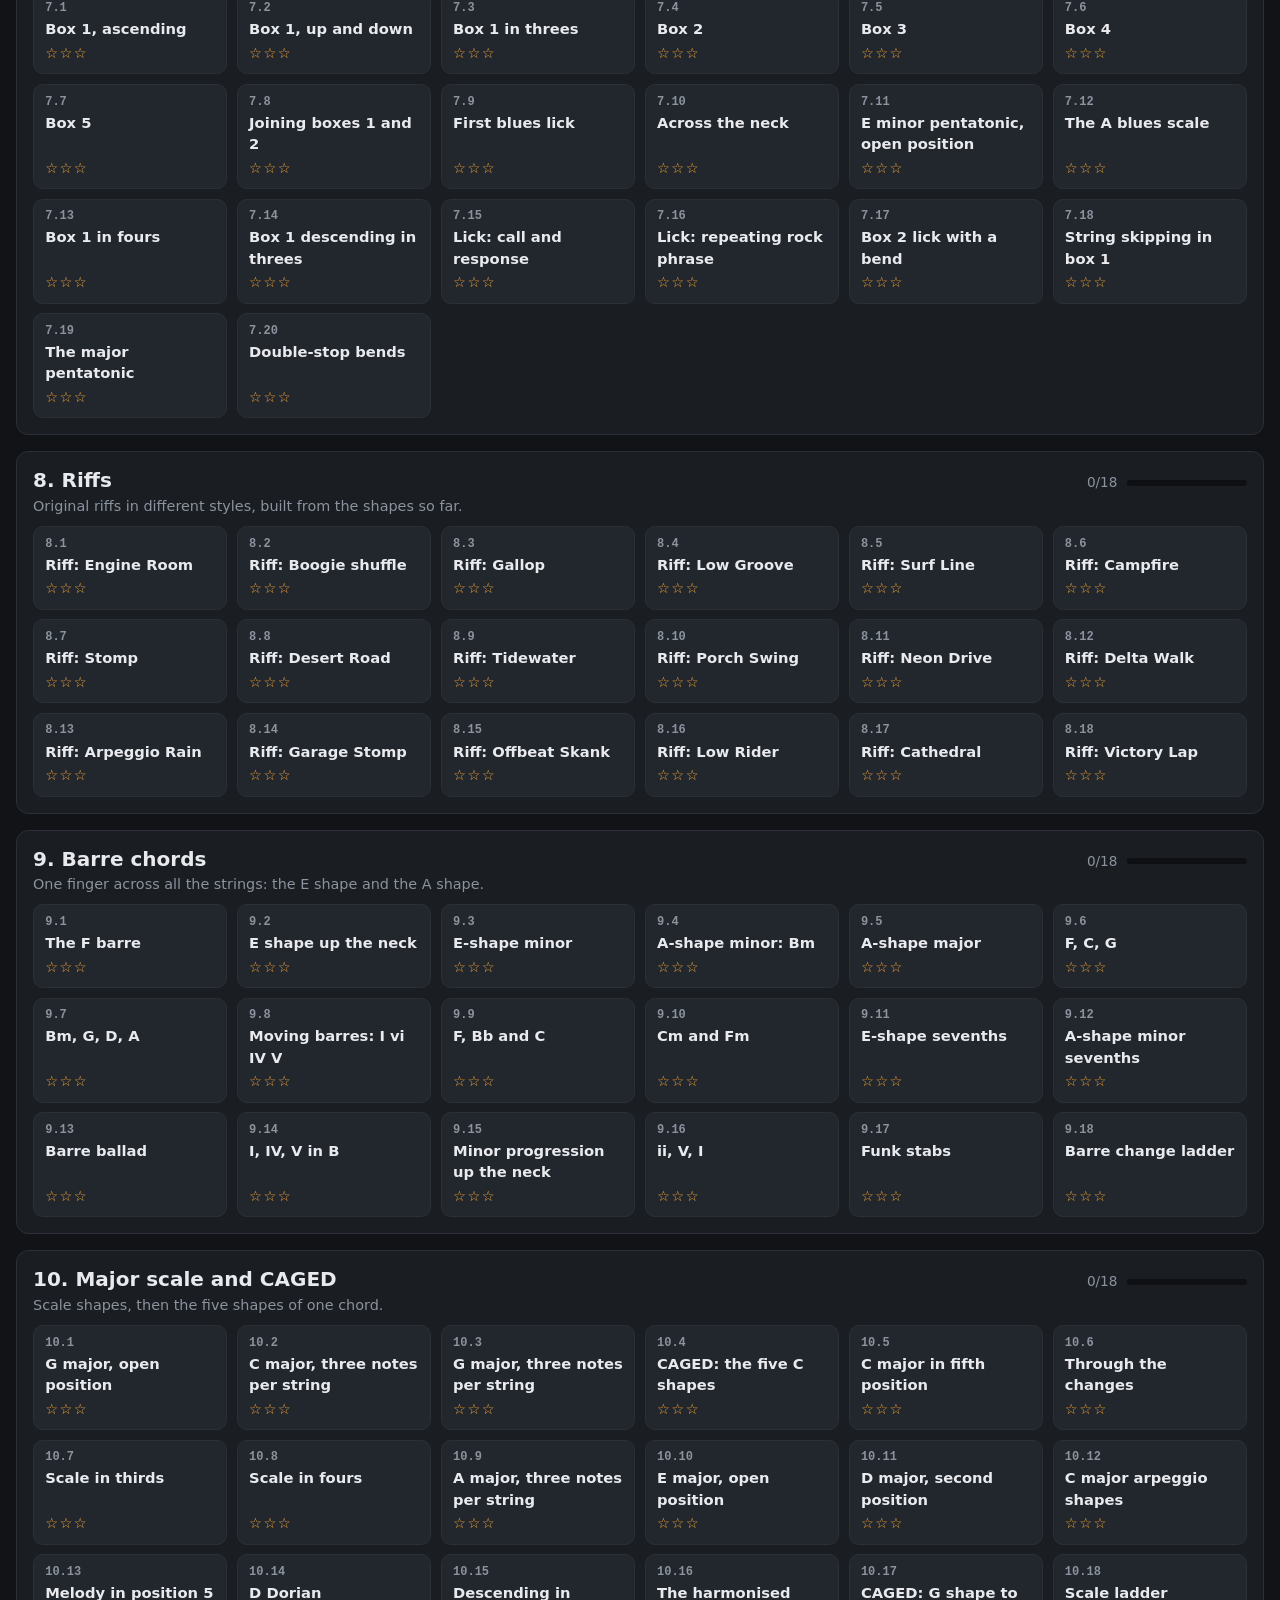
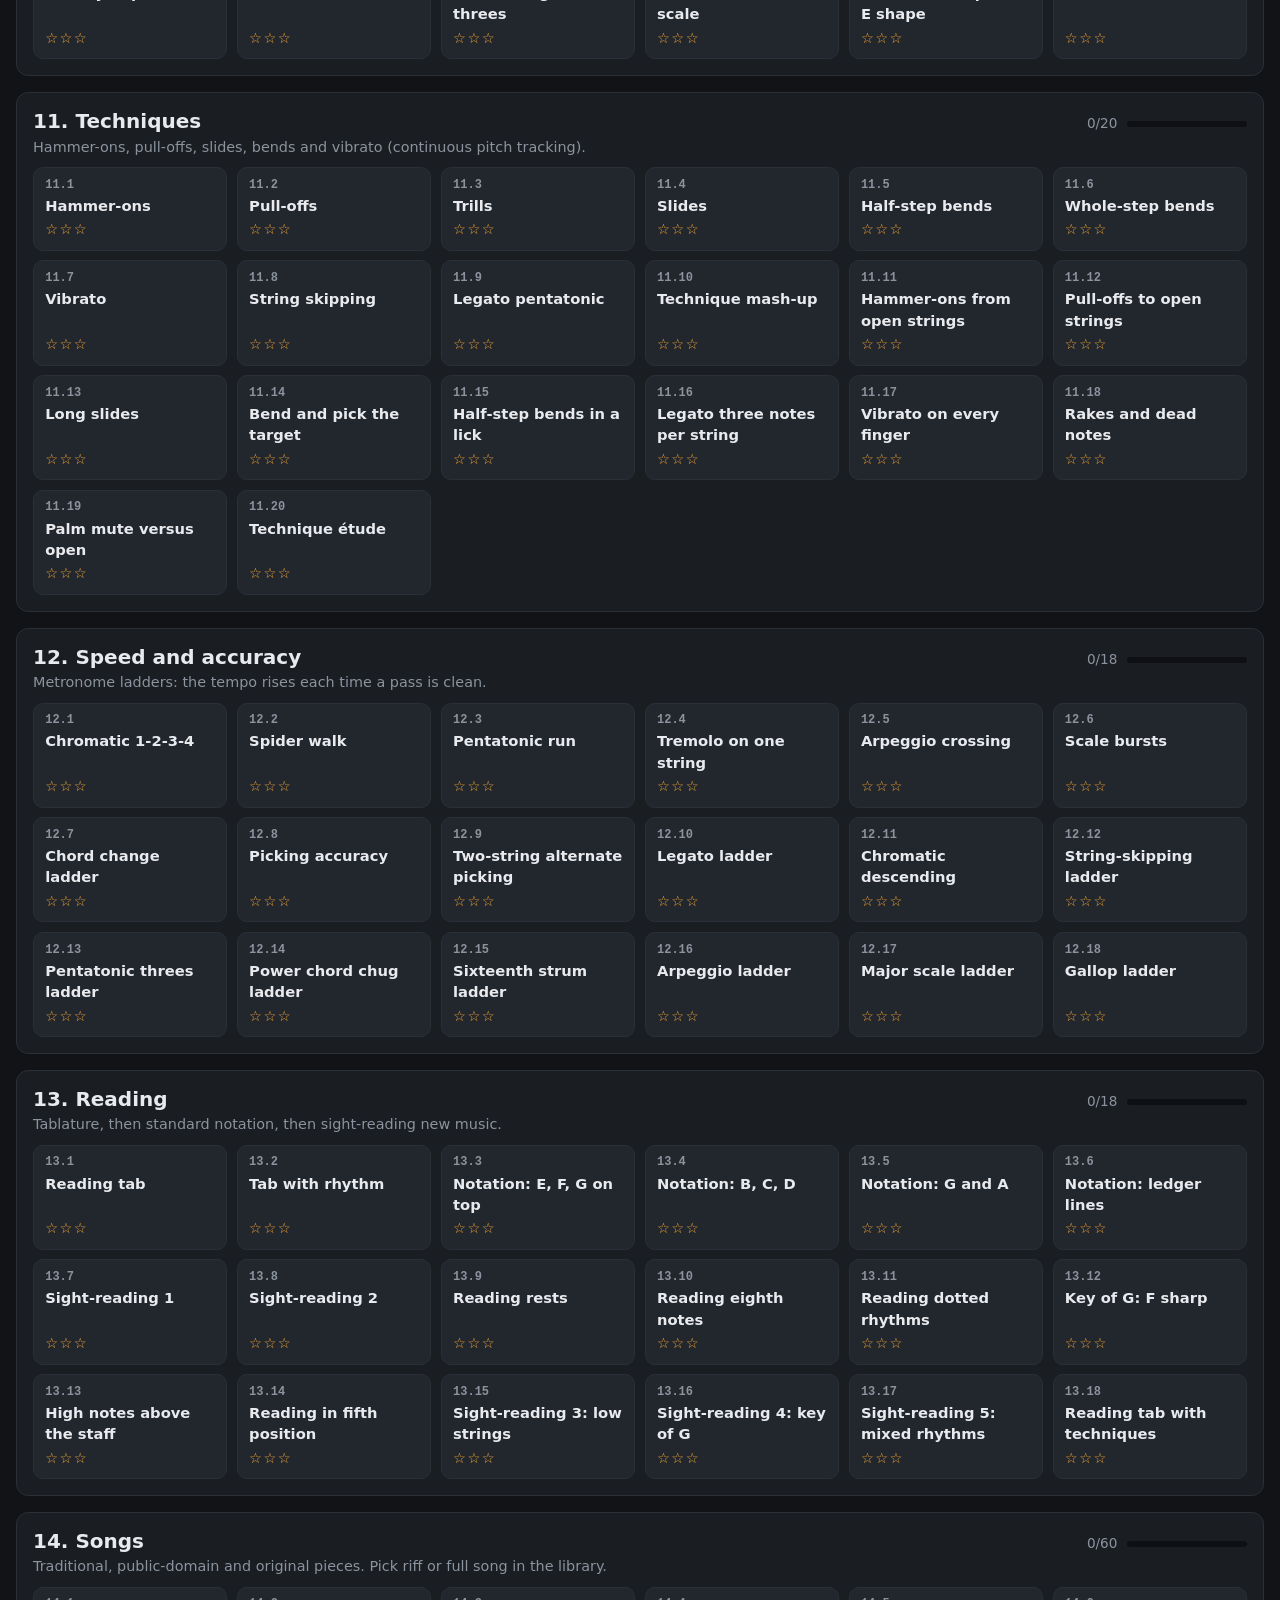
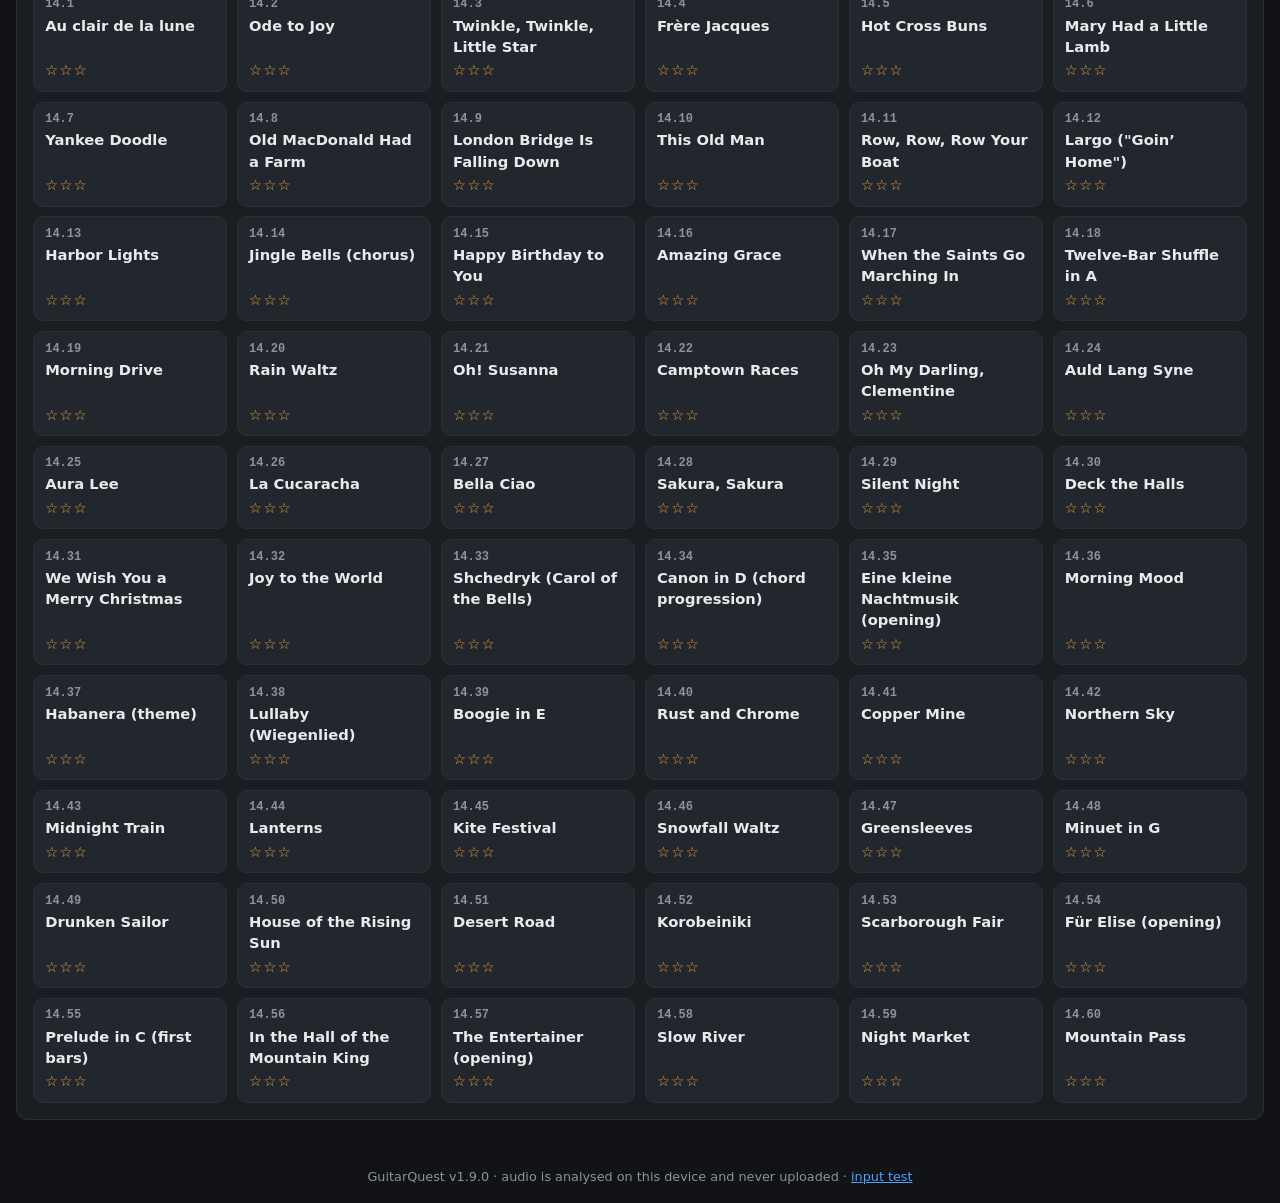
==== commit d5bc8665: "add option to save sbc songs locally" ====
--- a/index.html
+++ b/index.html
@@ -24,6 +24,7 @@
 <script src="js/abc.js"></script>
 <script src="js/store.js"></script>
 <script src="js/custom.js"></script>
+<script src="js/folder.js"></script>
 <script src="js/worklet.js"></script>
 <script src="js/audio.js"></script>
 <script src="js/sound.js"></script>
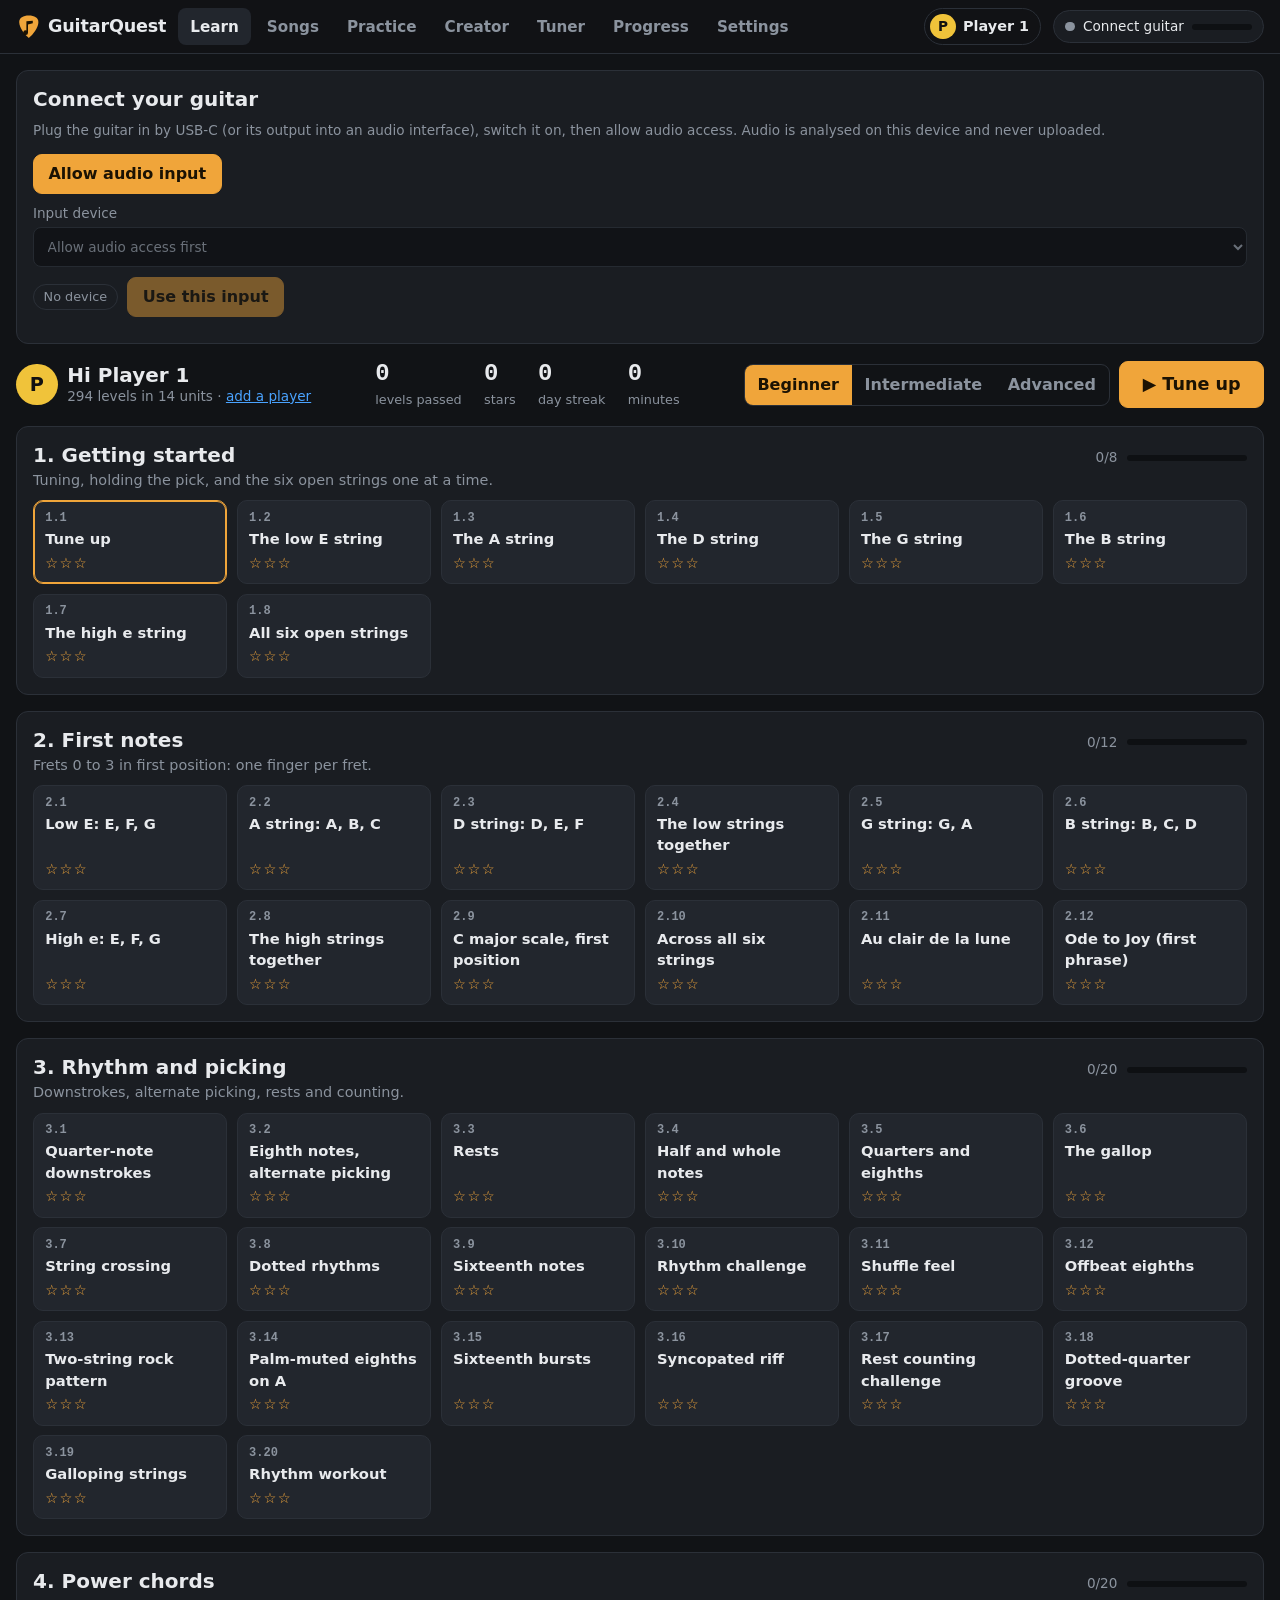
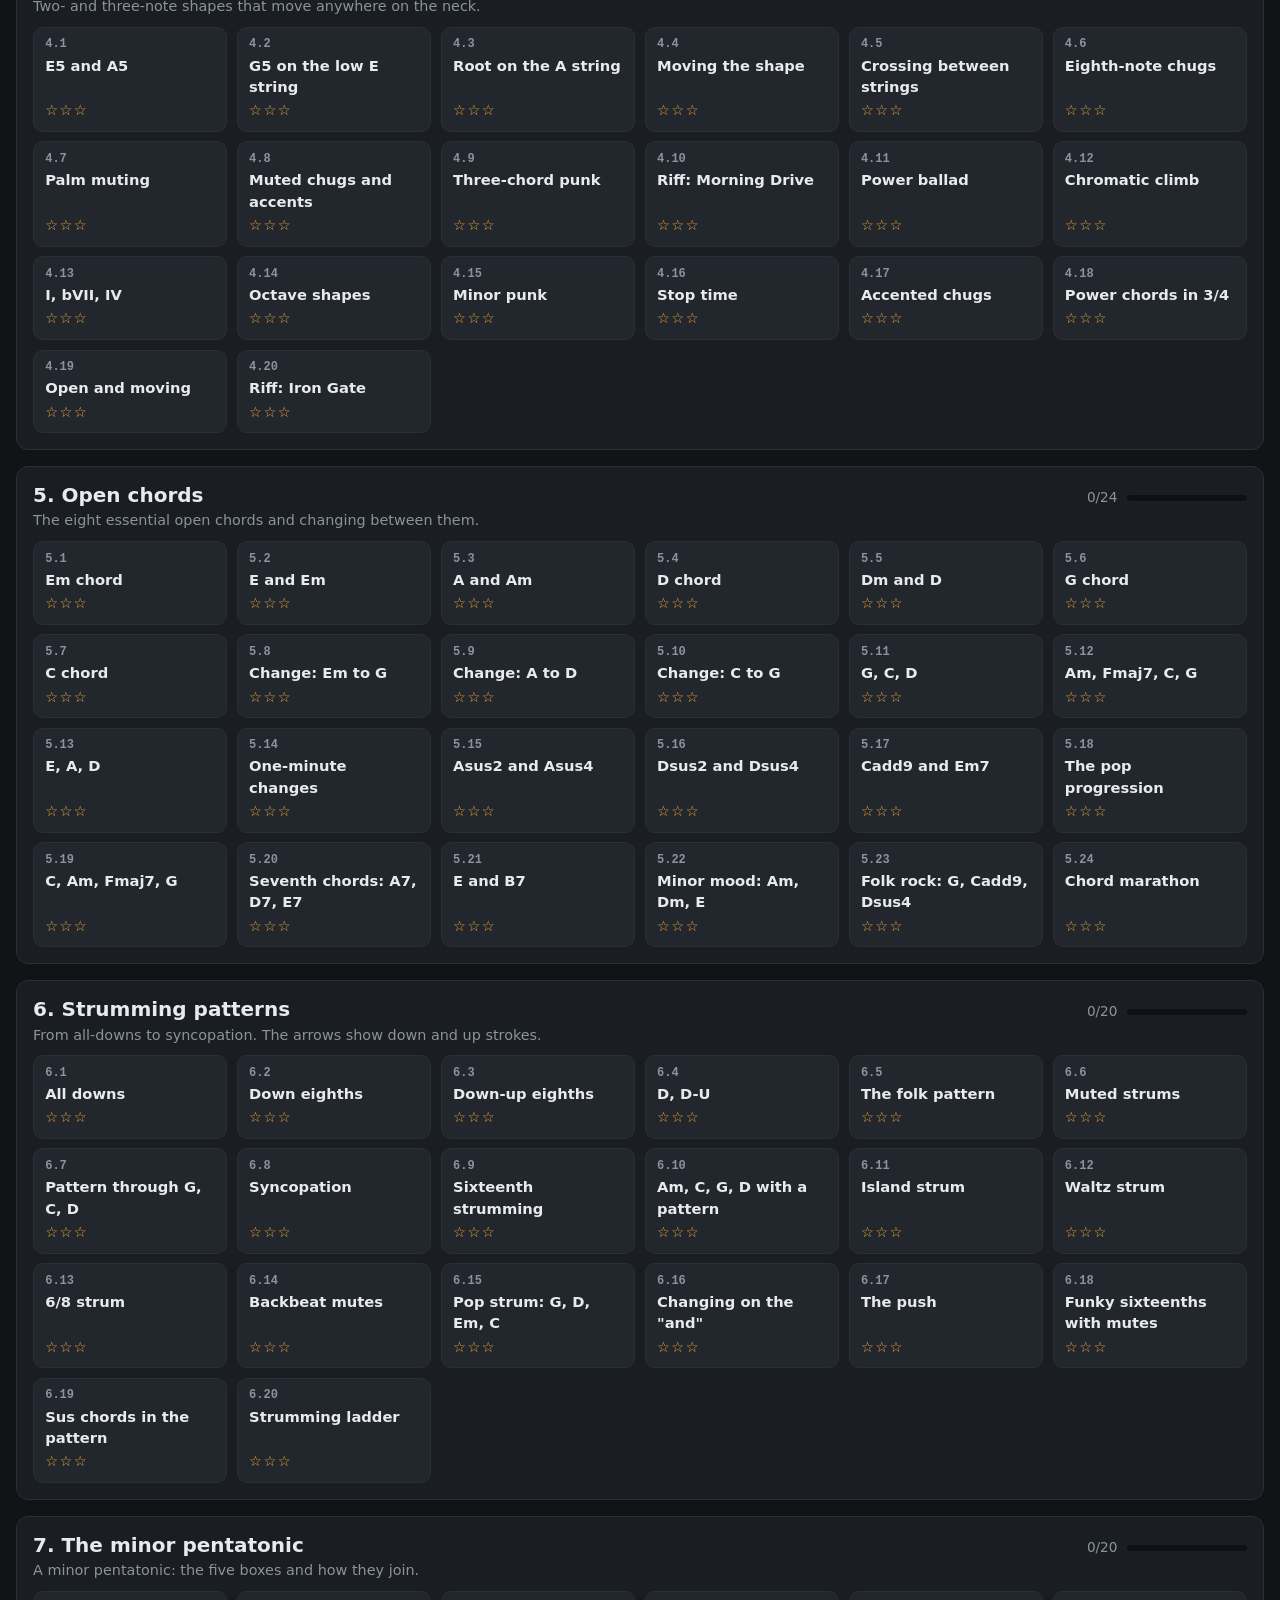
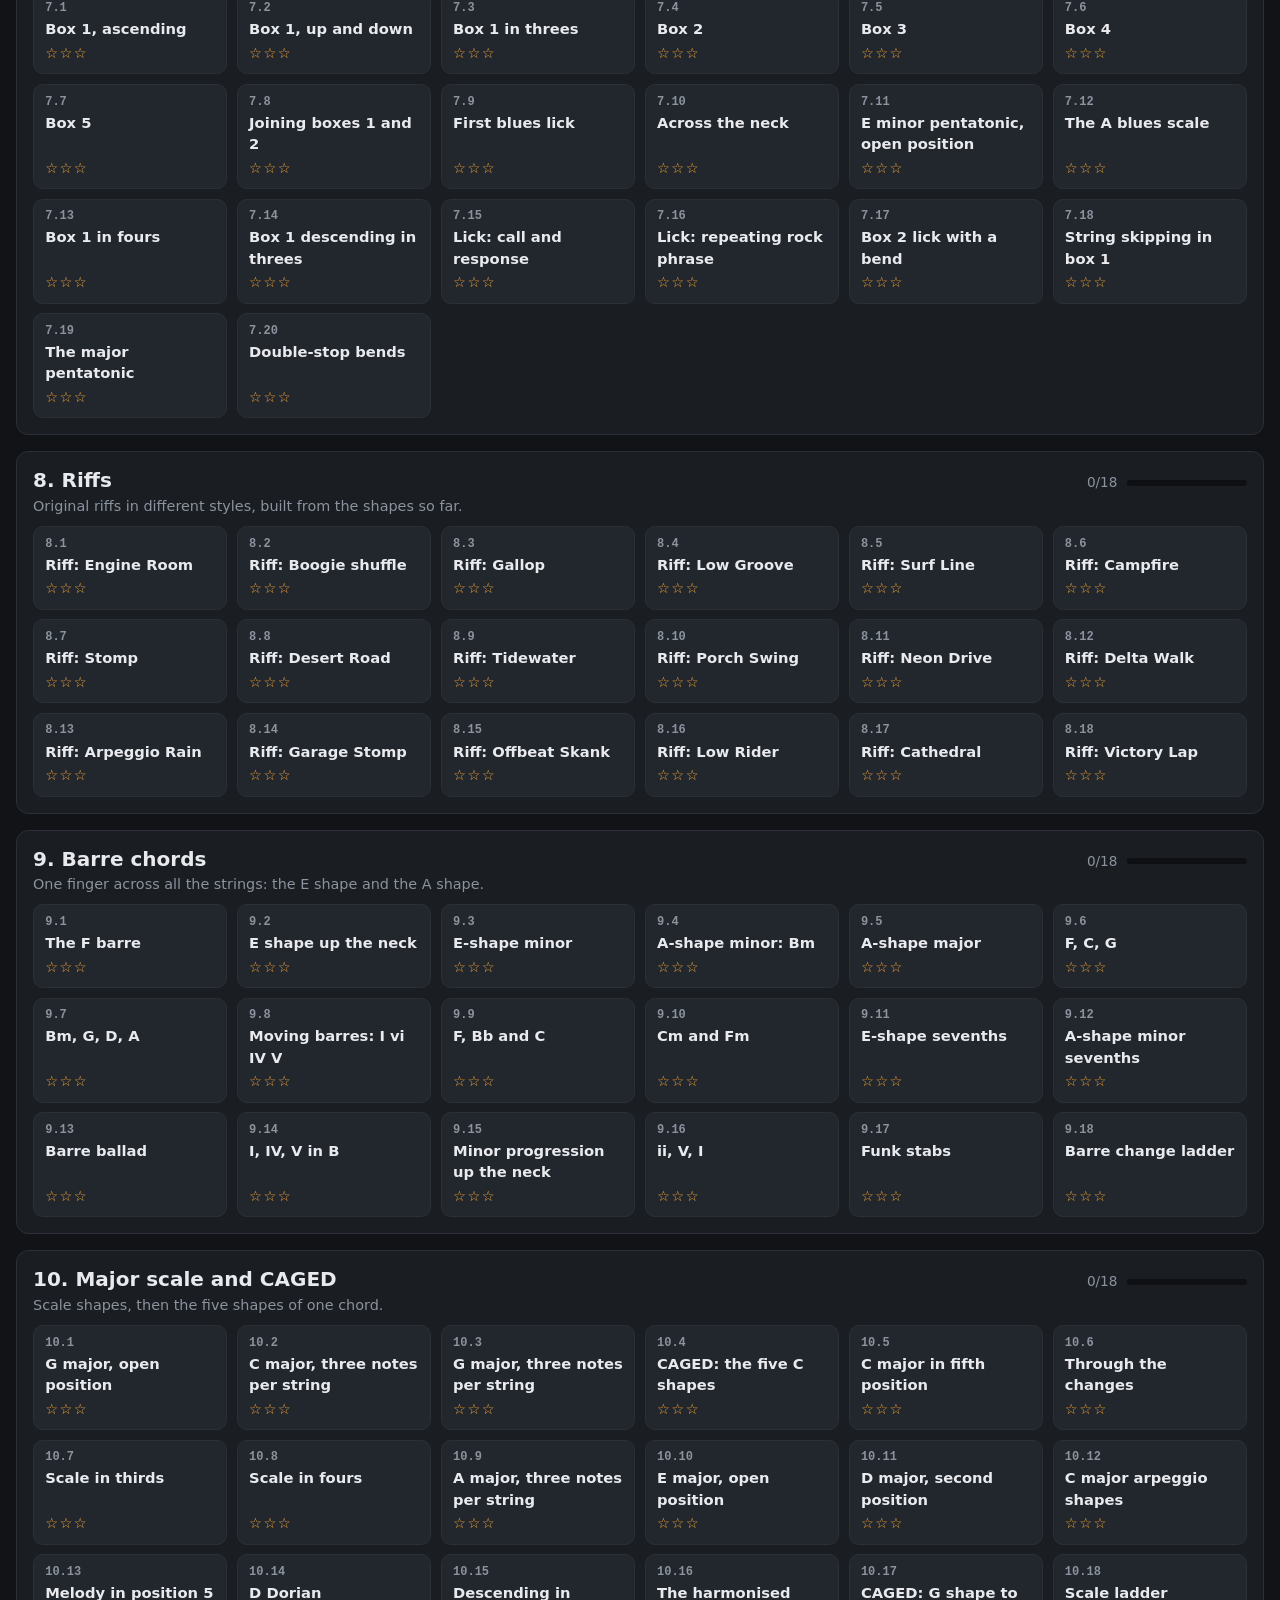
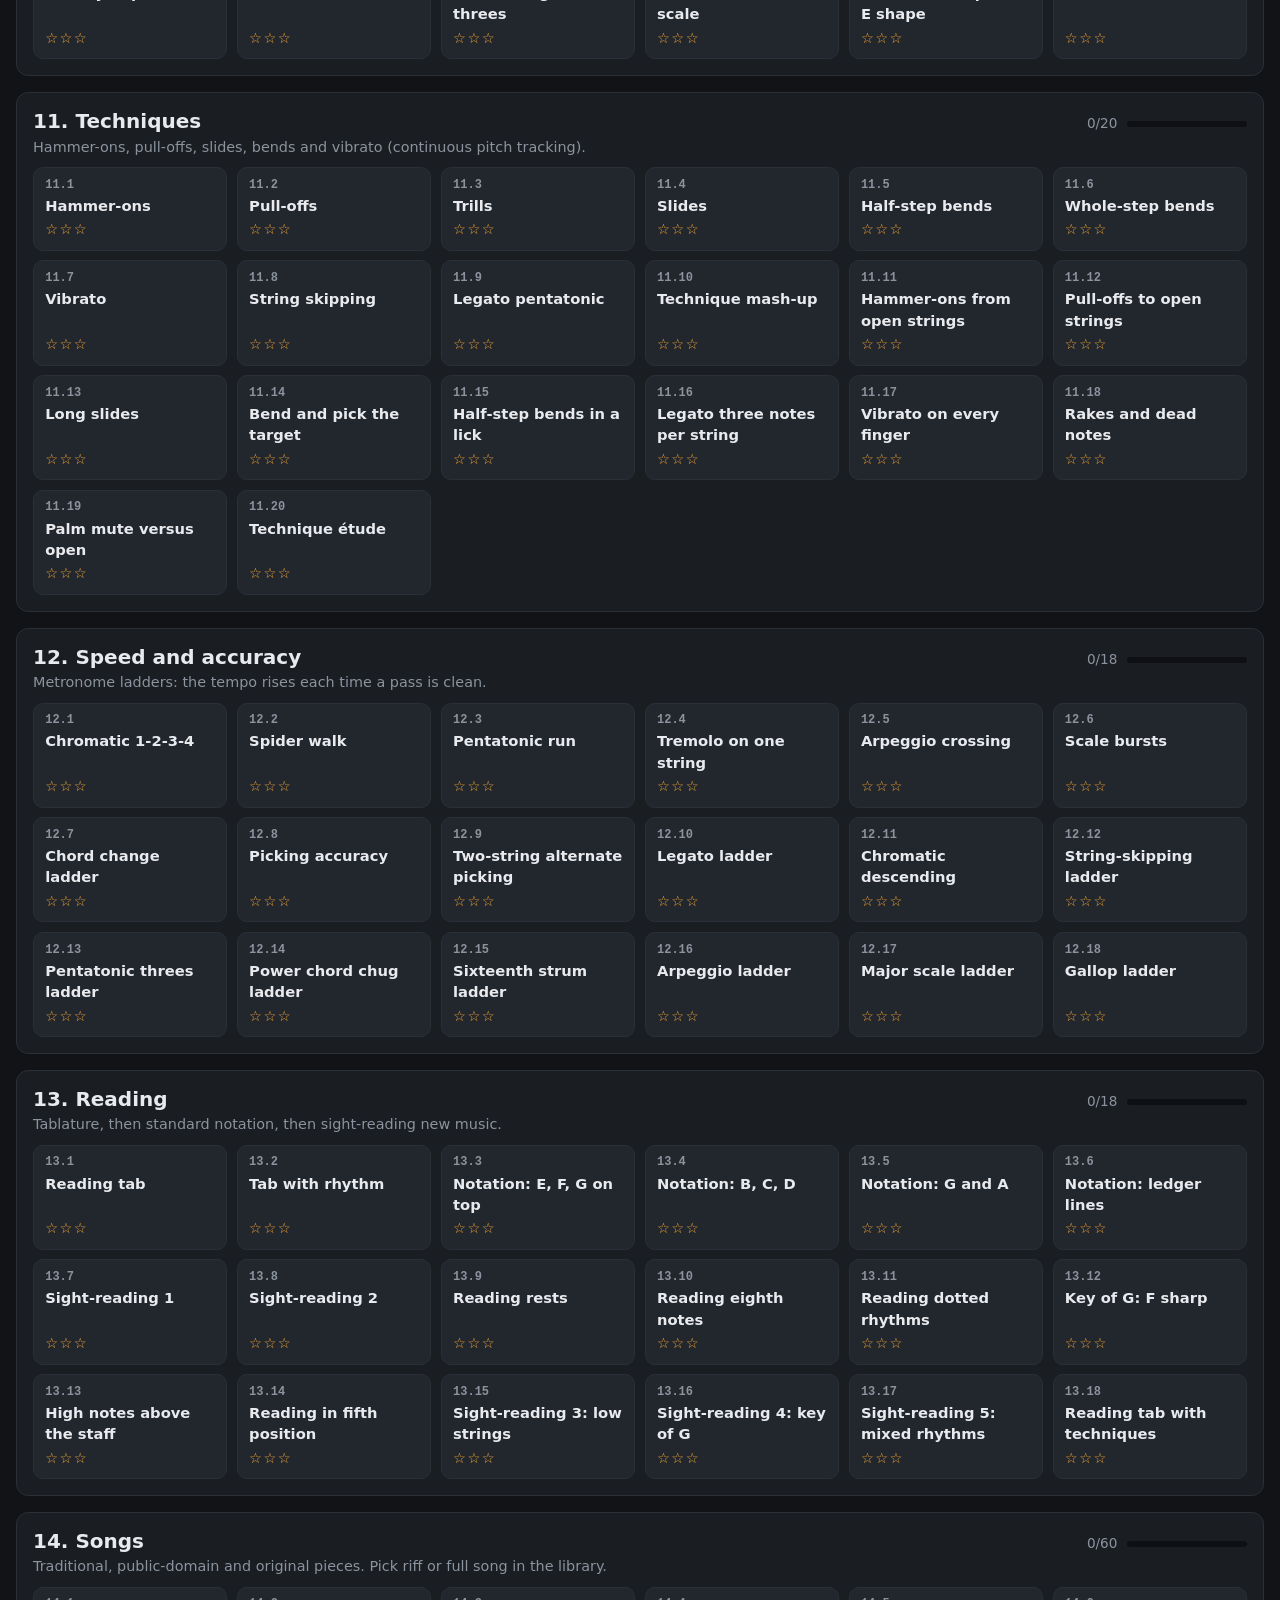
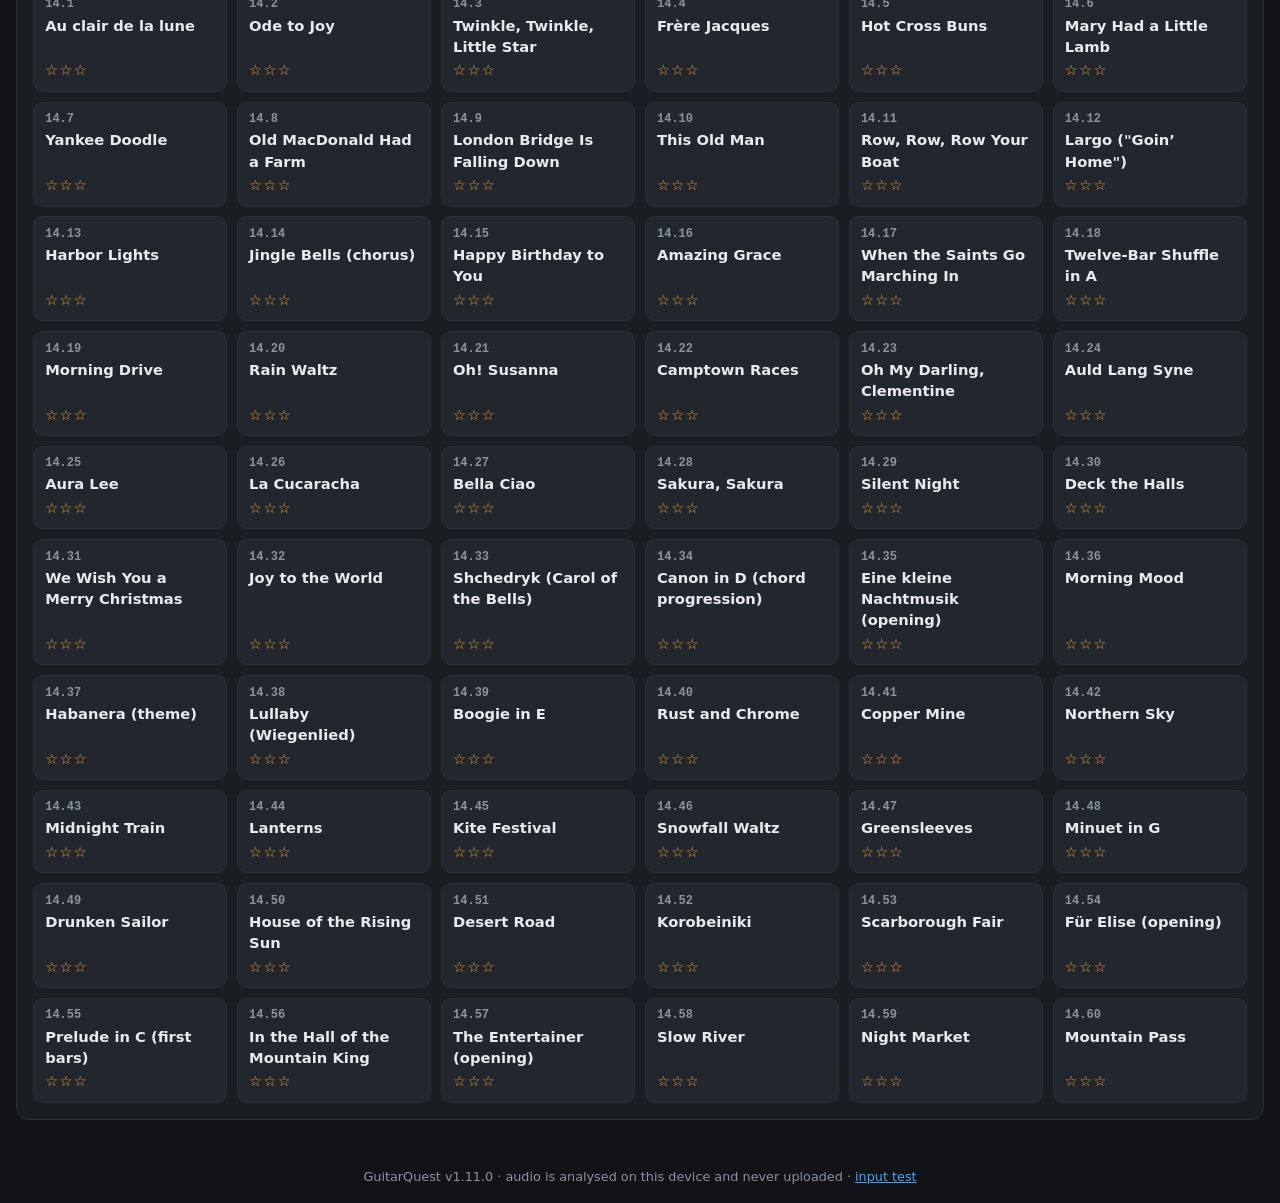
==== commit 82a7f4f3: "My songs can be written as guitar tab (v1.11.0) Custom songs are now either ABC or plain-text tab, s" ====
--- a/index.html
+++ b/index.html
@@ -22,6 +22,7 @@
 <script src="js/chords.js"></script>
 <script src="js/notation.js"></script>
 <script src="js/abc.js"></script>
+<script src="js/tab.js"></script>
 <script src="js/store.js"></script>
 <script src="js/custom.js"></script>
 <script src="js/folder.js"></script>
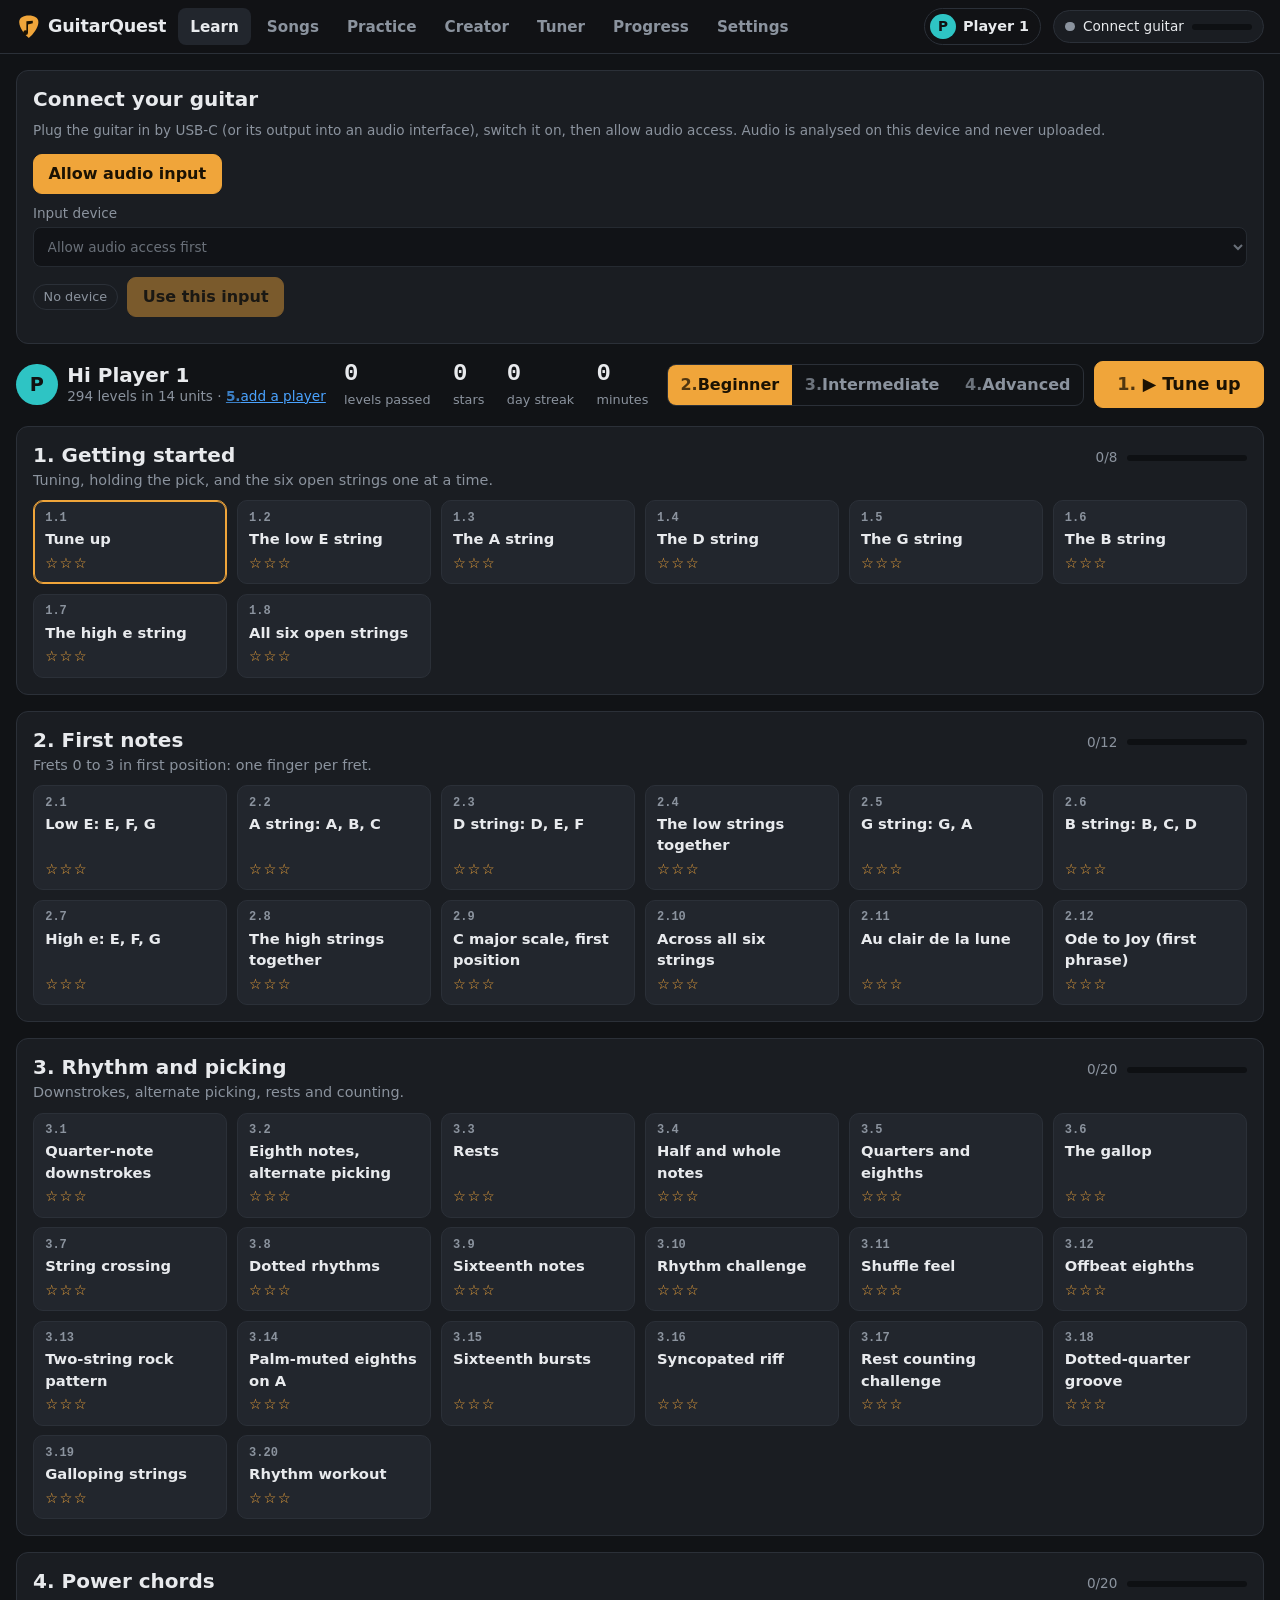
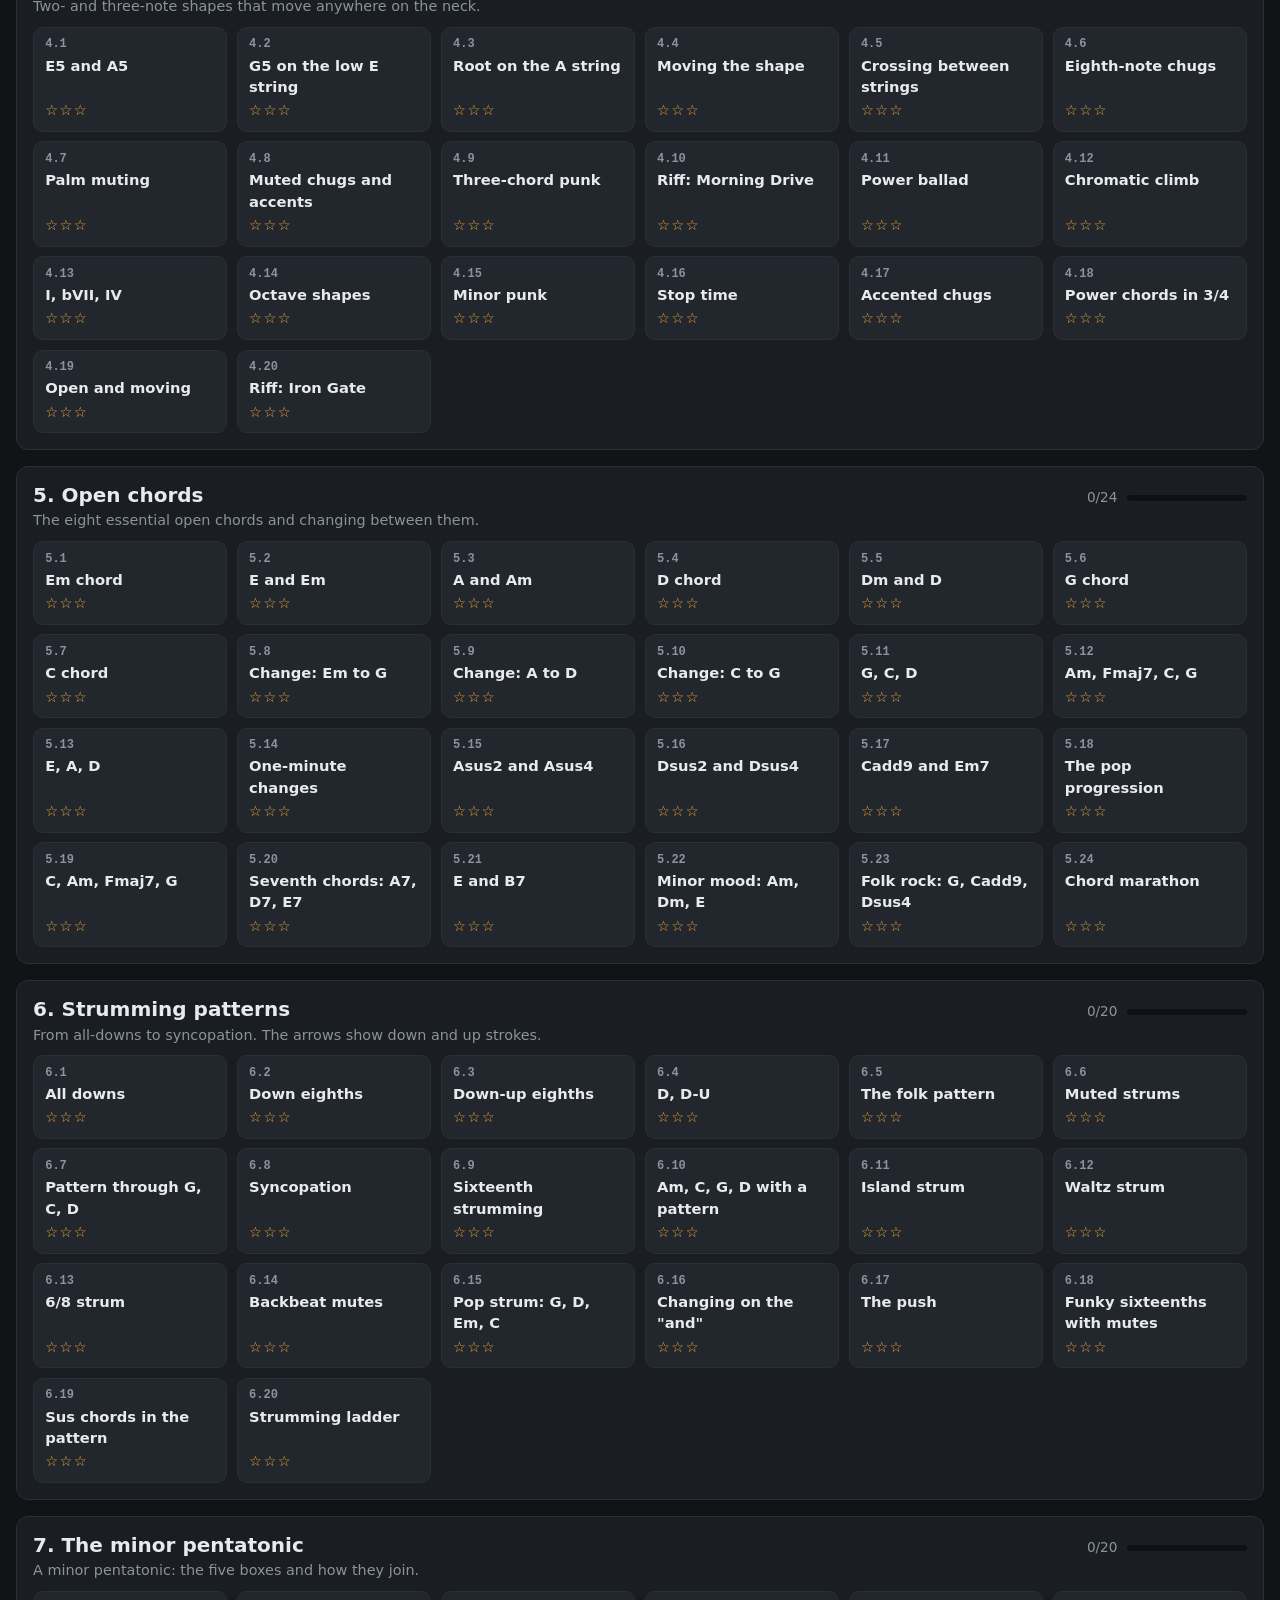
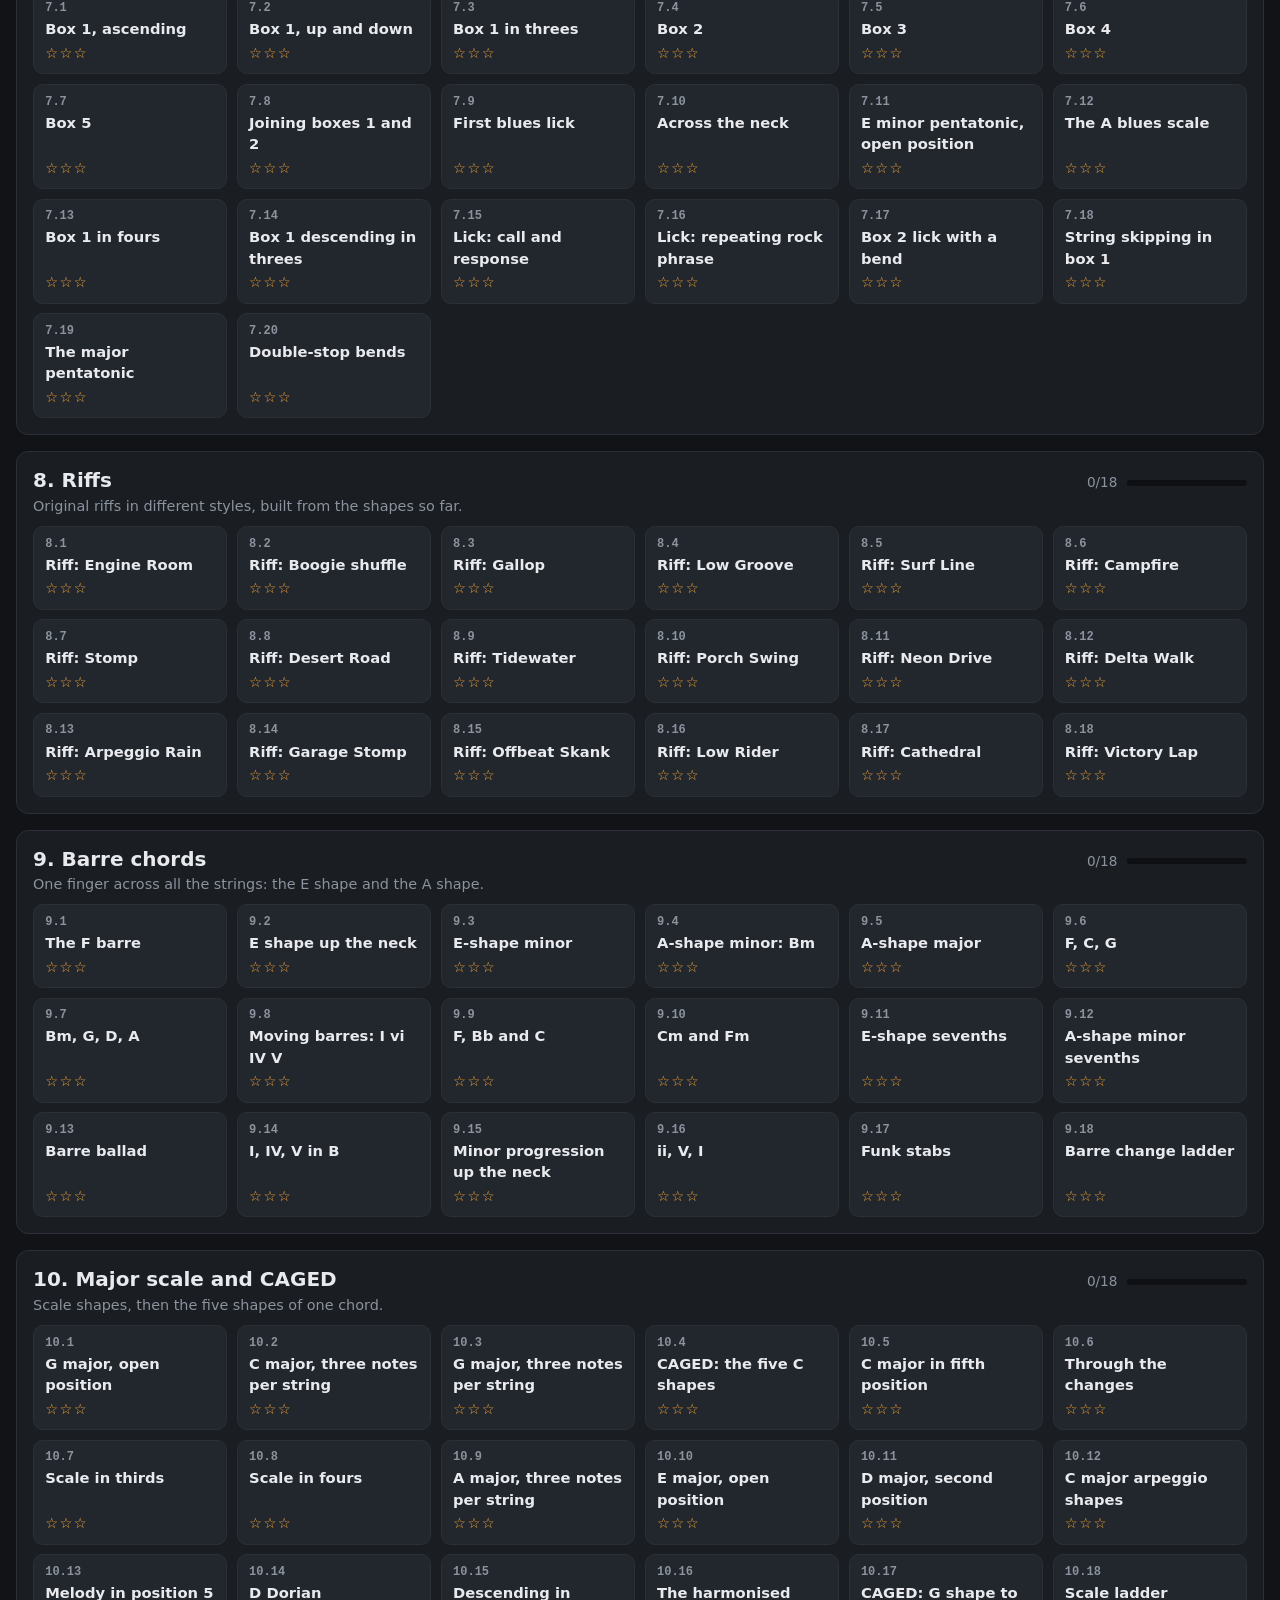
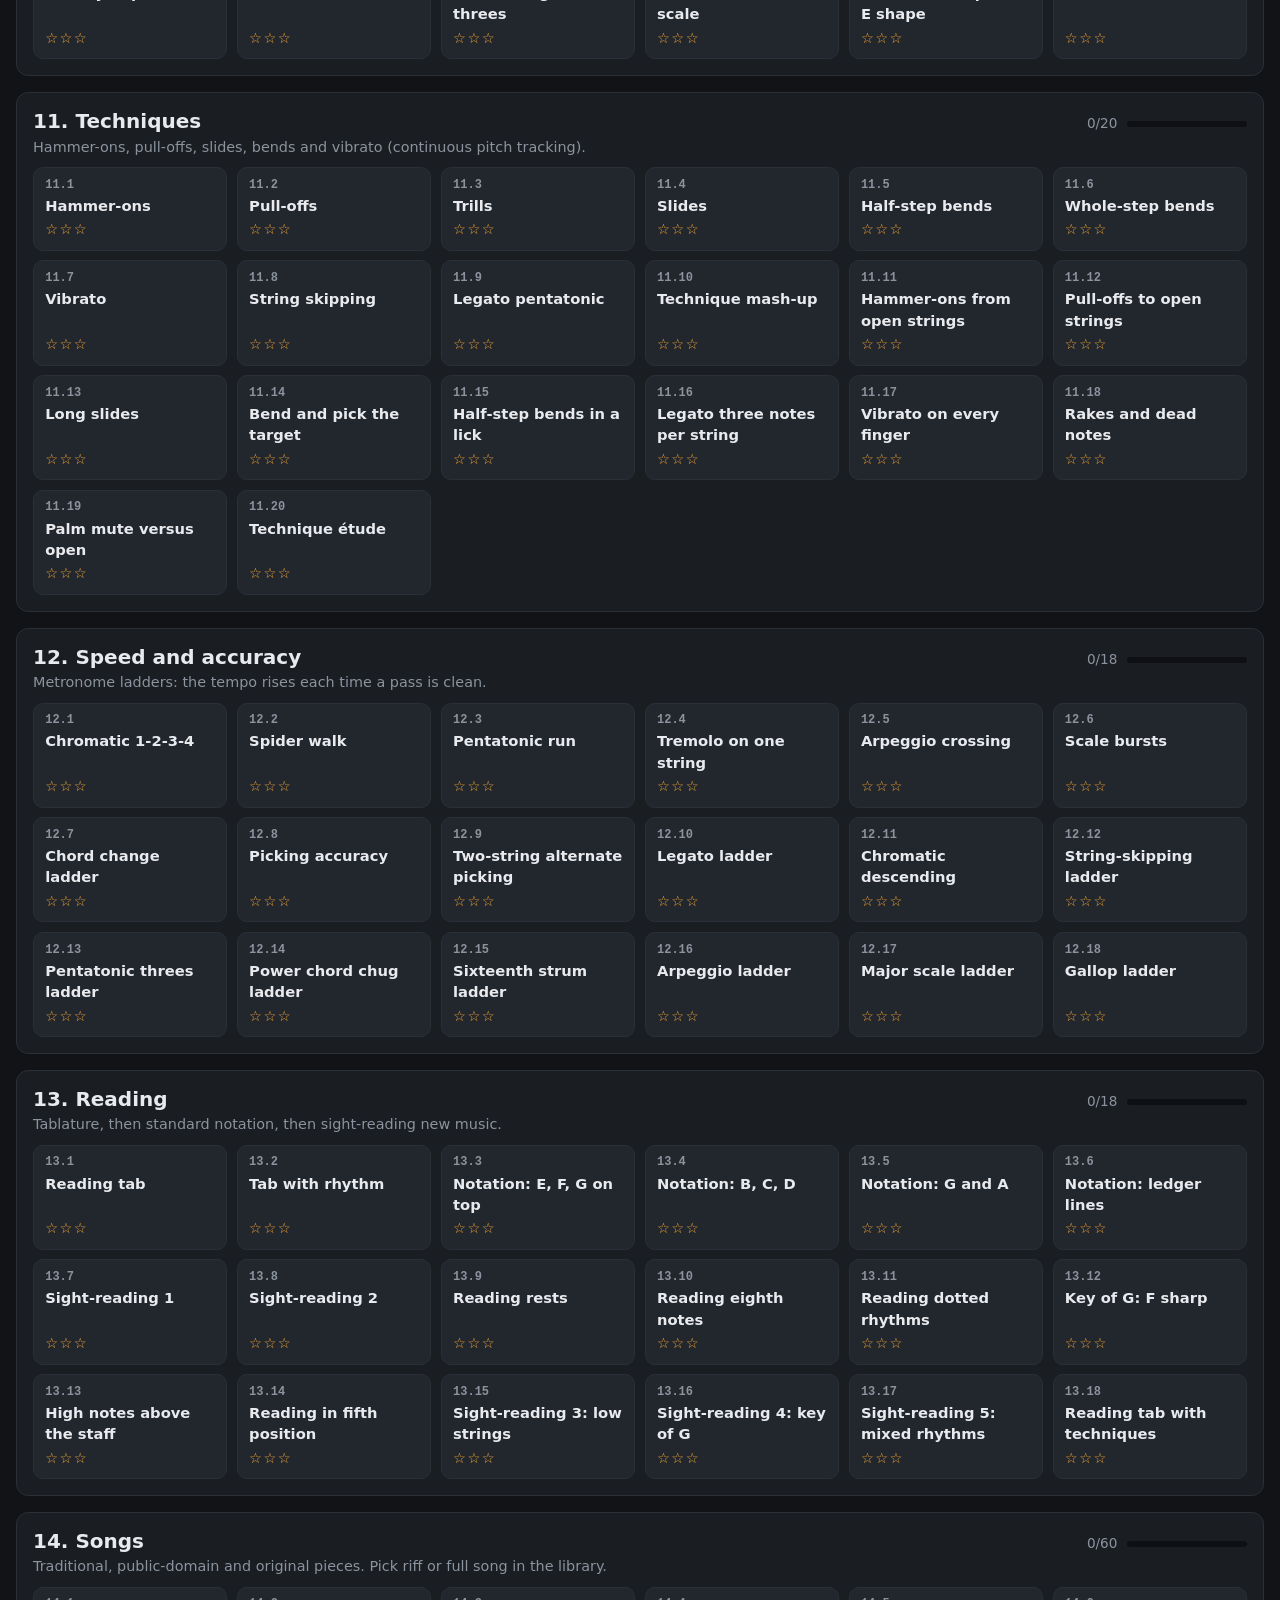
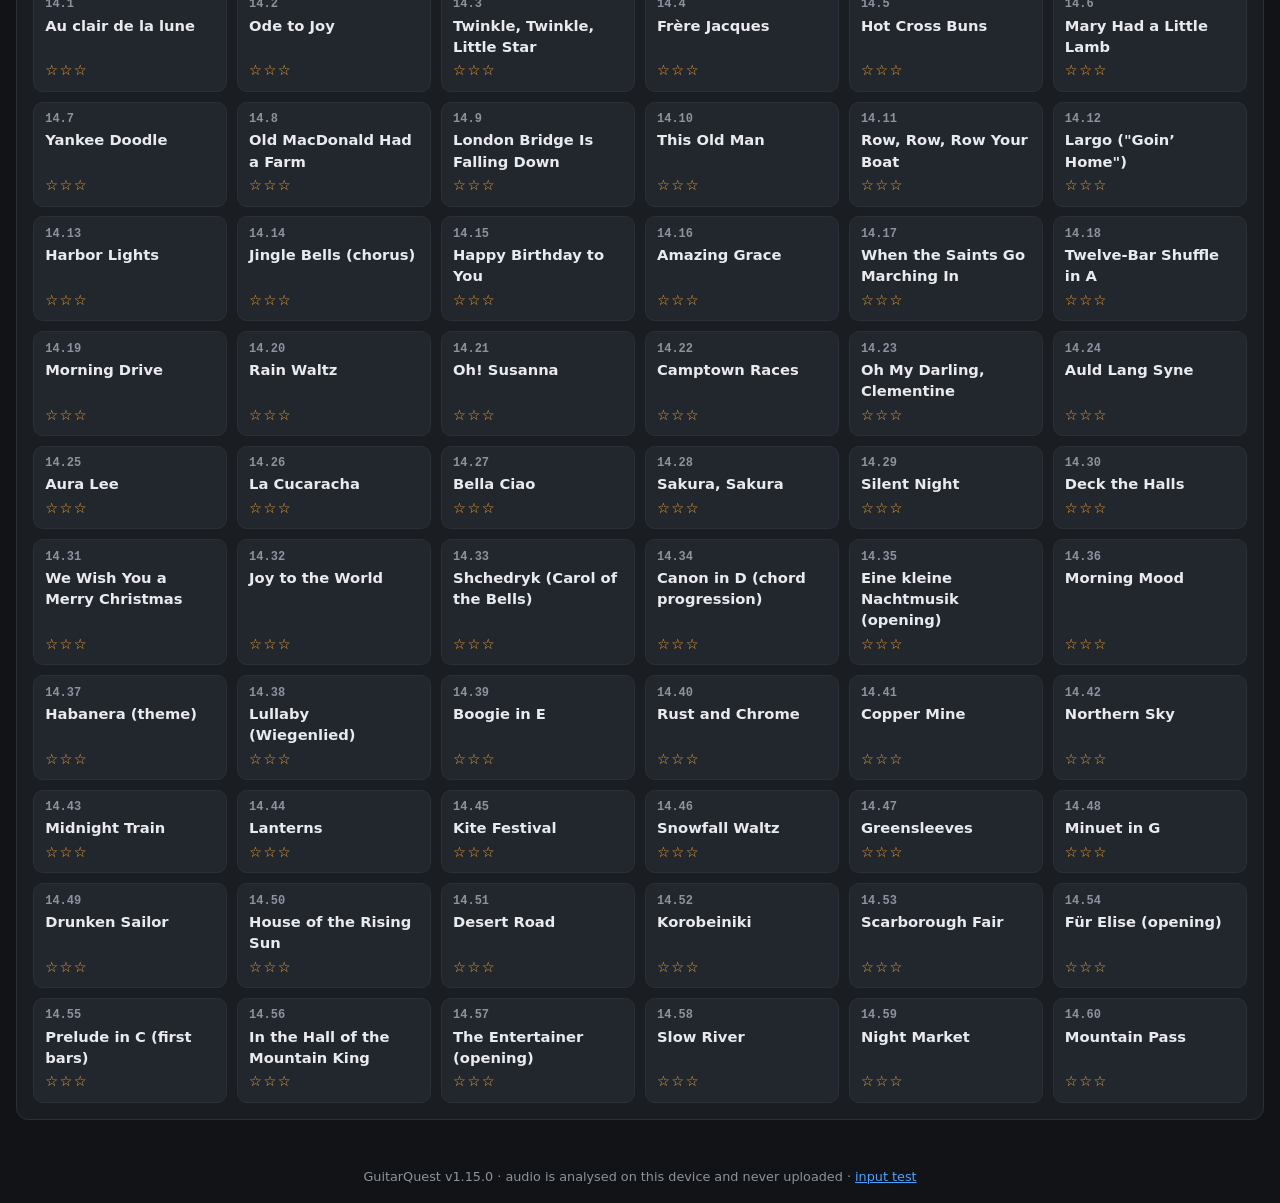
==== commit 438d3cd4: "Creator line numbers, keyboard shortcuts, better note detection (v1.13.0 to v1.15.0) - v1.15.0: line" ====
--- a/index.html
+++ b/index.html
@@ -35,6 +35,7 @@
 <script src="js/tuner.js"></script>
 <script src="js/lesson.js"></script>
 <script src="js/controls.js"></script>
+<script src="js/shortcuts.js"></script>
 <script src="js/preview.js"></script>
 <script src="js/songs.js"></script>
 <script src="js/songs-extra.js"></script>
--- a/css/app.css
+++ b/css/app.css
@@ -175,7 +175,7 @@
 canvas.chart { width: 100%; height: 12rem; display: block; background: var(--canvas); border: 1px solid var(--line); border-radius: 10px; }
 .levelmeter { position: relative; height: 22px; border-radius: 6px; border: 1px solid var(--line); background: linear-gradient(90deg, var(--good) 0%, var(--good) 70%, var(--warn) 85%, var(--bad) 100%); }
 .levelmeter .mask { position: absolute; top: 0; bottom: 0; right: 0; width: 100%; background: var(--canvas); border-radius: 0 5px 5px 0; }
-.levelmeter .gate { position: absolute; top: -4px; bottom: -4px; width: 2px; background: var(--accent); }
+.levelmeter .gate { position: absolute; top: -4px; bottom: -4px; width: 2px; margin-left: -1px; background: var(--accent); }
 .keys td { padding: .3rem .5rem .3rem 0; }
 kbd { font: .8rem var(--mono); border: 1px solid var(--line); border-bottom-width: 2px; border-radius: 5px; padding: .1rem .4rem; background: var(--panel2); }
 .foot { color: var(--muted); font-size: .8rem; padding: 1rem; text-align: center; }
@@ -203,6 +203,10 @@
 /* ---------- note steps ---------- */
 .stepbar { display: flex; gap: .6rem; align-items: center; flex-wrap: wrap; margin: -.2rem 0 .8rem; }
 .steplabel { font-weight: 700; font-size: .85rem; color: var(--muted); text-transform: uppercase; letter-spacing: .06em; }
+.songprog { display: flex; align-items: center; gap: .5rem; }
+.progbar { display: flex; width: 9rem; height: .5rem; border-radius: 999px; background: var(--panel2); border: 1px solid var(--line); overflow: hidden; }
+.progtext { font-size: .85rem; font-variant-numeric: tabular-nums; }
+.progbar .r { background: var(--good); } .progbar .w { background: var(--bad); }
 .seg.steps button { padding: .35rem .55rem; min-height: 2.1rem; font-size: .85rem; }
 .seg.steps button.cleared:not(.on) { color: var(--good); }
 .seg.steps button.cleared::after { content: ' ✓'; }
@@ -220,6 +224,16 @@
 canvas.creator-fb { width: 100%; height: 11rem; display: block; border-radius: 10px; background: var(--canvas); border: 1px solid var(--line); cursor: crosshair; margin-bottom: .4rem; }
 textarea.abc { width: 100%; min-height: 14rem; resize: vertical; background: var(--canvas); color: var(--text); border: 1px solid var(--line); border-radius: 10px; padding: .7rem .8rem; font: .95rem/1.5 var(--mono); tab-size: 2; }
 textarea.abc:focus { outline: 2px solid var(--accent); outline-offset: 1px; }
+/* Creator editor with line numbers: the gutter scrolls with the text, lines never wrap so the numbers stay aligned */
+.editor { display: flex; align-items: stretch; border: 1px solid var(--line); border-radius: 10px; background: var(--canvas); overflow: hidden; }
+.editor:focus-within { outline: 2px solid var(--accent); outline-offset: 1px; }
+.editor textarea.abc { flex: 1; min-width: 0; border: 0; border-radius: 0; white-space: pre; overflow-wrap: normal; overflow-x: auto; padding-left: .6rem; }
+.editor textarea.abc:focus { outline: none; }
+.editor .gutter { flex: none; contain: size; overflow: hidden; padding: .7rem .5rem 3rem .4rem; text-align: right; font: .95rem/1.5 var(--mono); color: var(--muted); background: var(--panel2); border-right: 1px solid var(--line); user-select: none; }
+.editor .gutter div { padding-right: .1rem; }
+.editor .gutter .cur { color: var(--text); }
+.editor .gutter .err { color: var(--bad); font-weight: 700; box-shadow: inset 3px 0 0 var(--bad); background: rgba(240, 90, 79, .14); }
+.editor .gutter .warn { color: var(--warn); font-weight: 700; box-shadow: inset 3px 0 0 var(--warn); background: rgba(240, 195, 58, .12); }
 ul.problems { list-style: none; margin: .5rem 0 0; padding: 0; font-size: .85rem; }
 ul.problems li { padding: .3rem .5rem; border-radius: 6px; margin-bottom: .25rem; cursor: pointer; }
 ul.problems li.err { background: #3a1b19; color: #ffb3ad; }
@@ -251,3 +265,9 @@
 .px-search { flex: 1 1 14rem; min-width: 12rem; padding: .45rem .7rem; border-radius: 8px; border: 1px solid var(--line); background: var(--panel, transparent); color: inherit; font: inherit; }
 .px .px-aka { font-size: .8rem; color: var(--accent, var(--info)); font-style: italic; }
 .px .px-desc { margin: .4rem 0 .2rem; min-height: 3.6em; }
+
+/* keyboard shortcuts: the key in front of a button's name (content set by js/shortcuts.js) */
+main [data-sk]::before { font-weight: 800; font-variant-numeric: tabular-nums; opacity: .75; }
+
+/* narrow phones: segmented buttons (with their shortcut keys) wrap instead of pushing the page sideways */
+@media (max-width: 520px) { .seg { flex-wrap: wrap; max-width: 100%; } .seg button { padding: .5rem .55rem; } }
